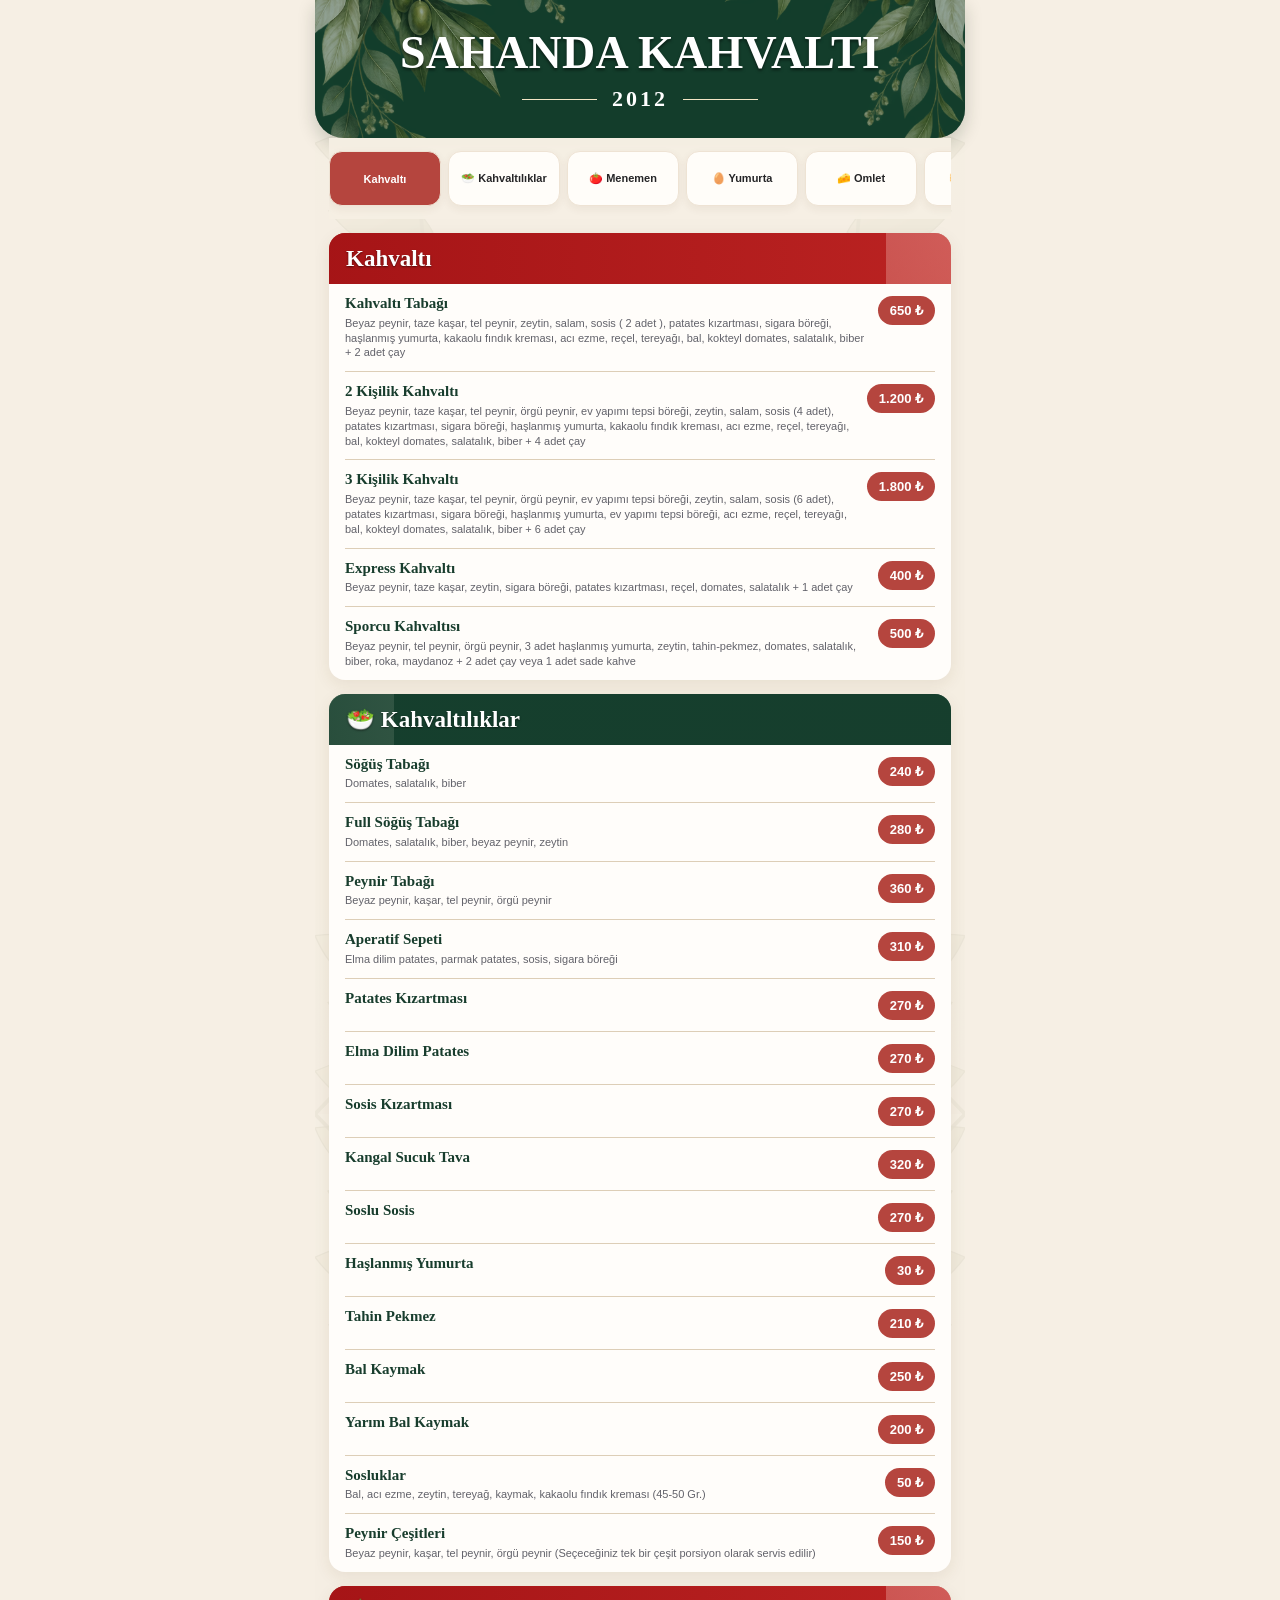
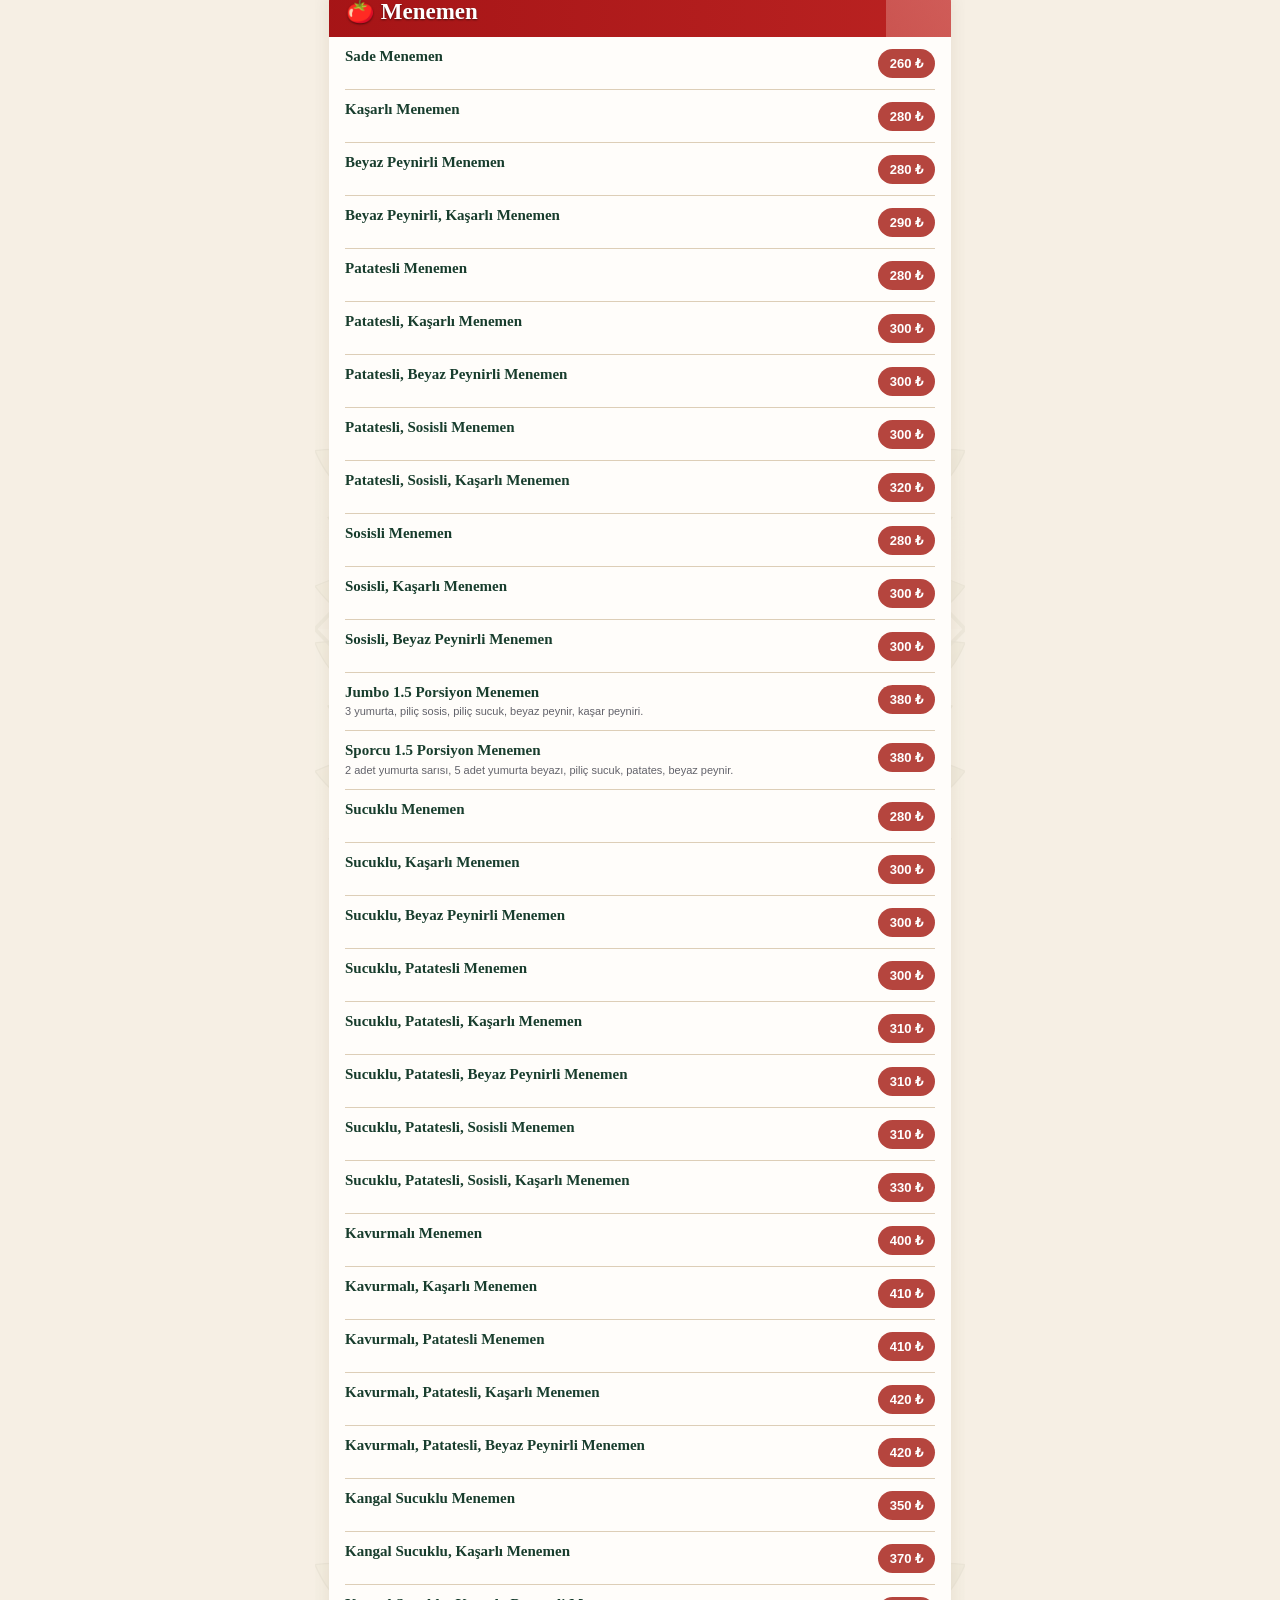
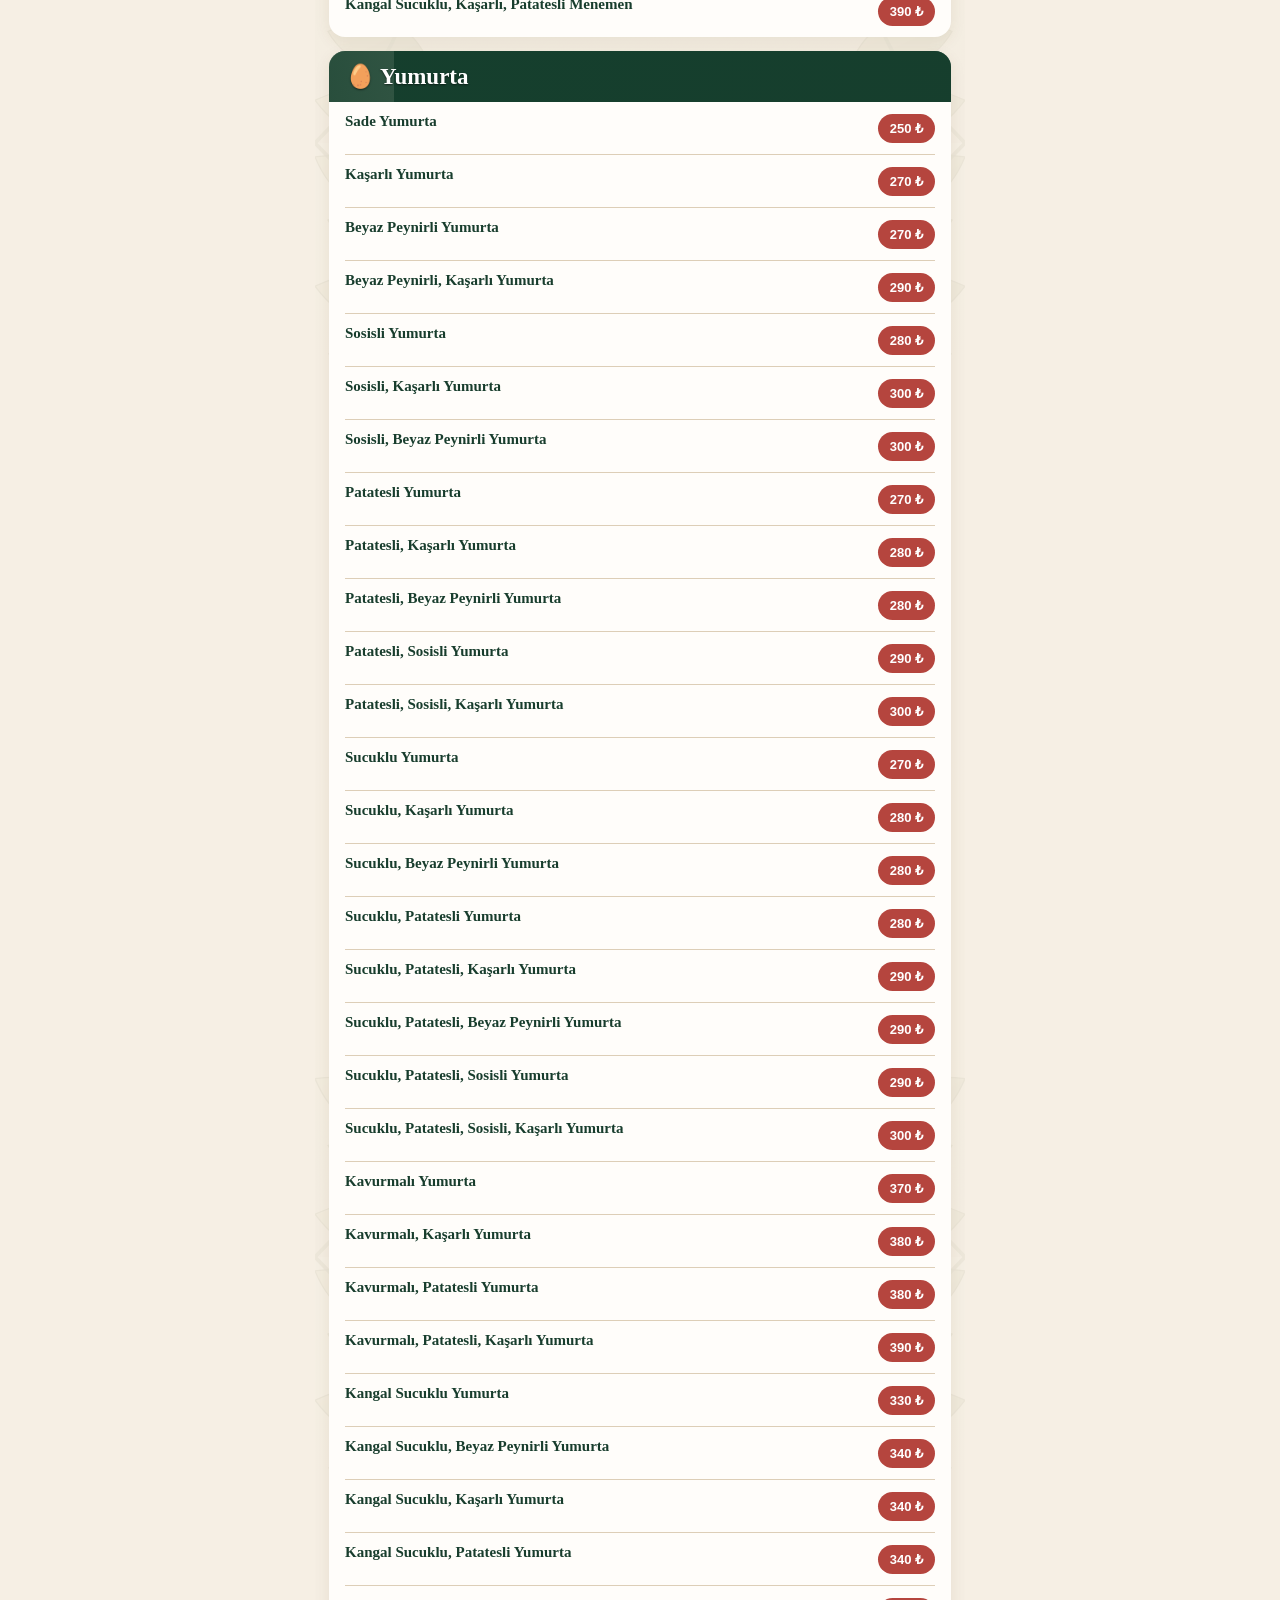
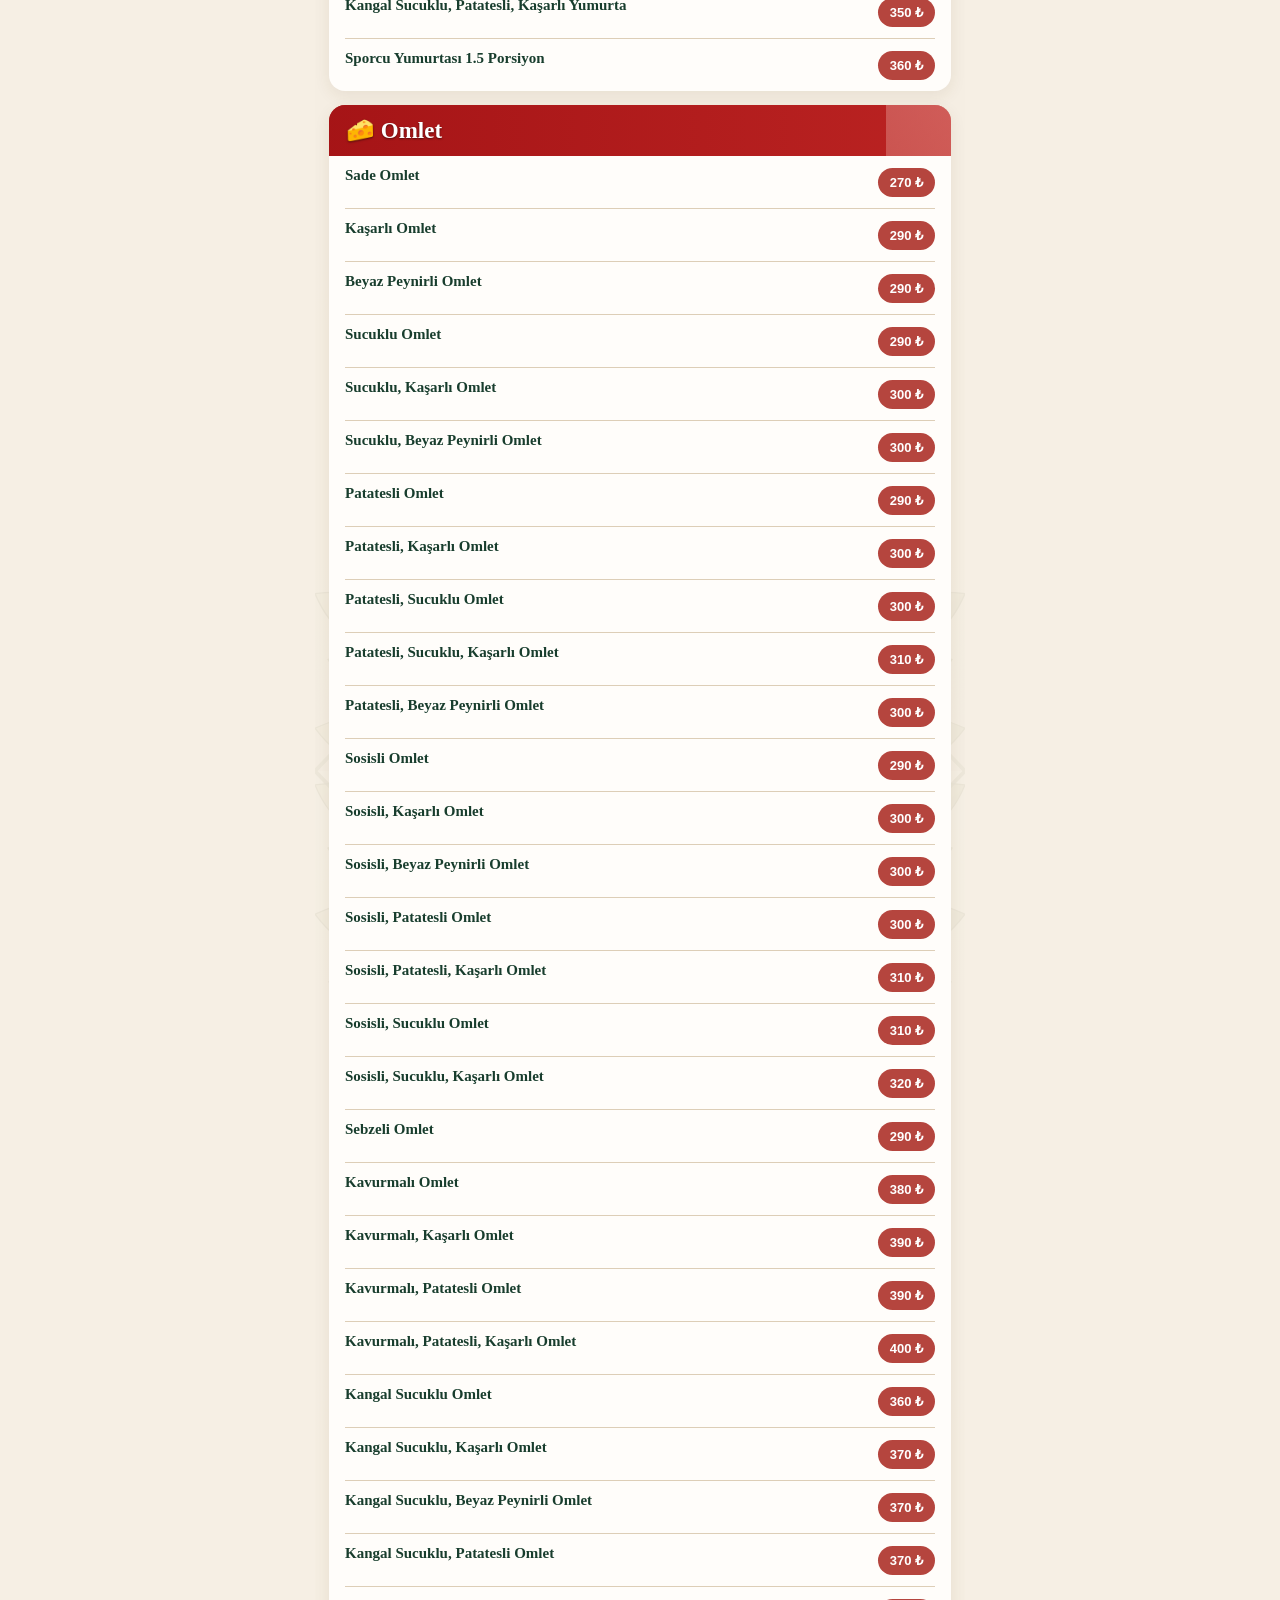
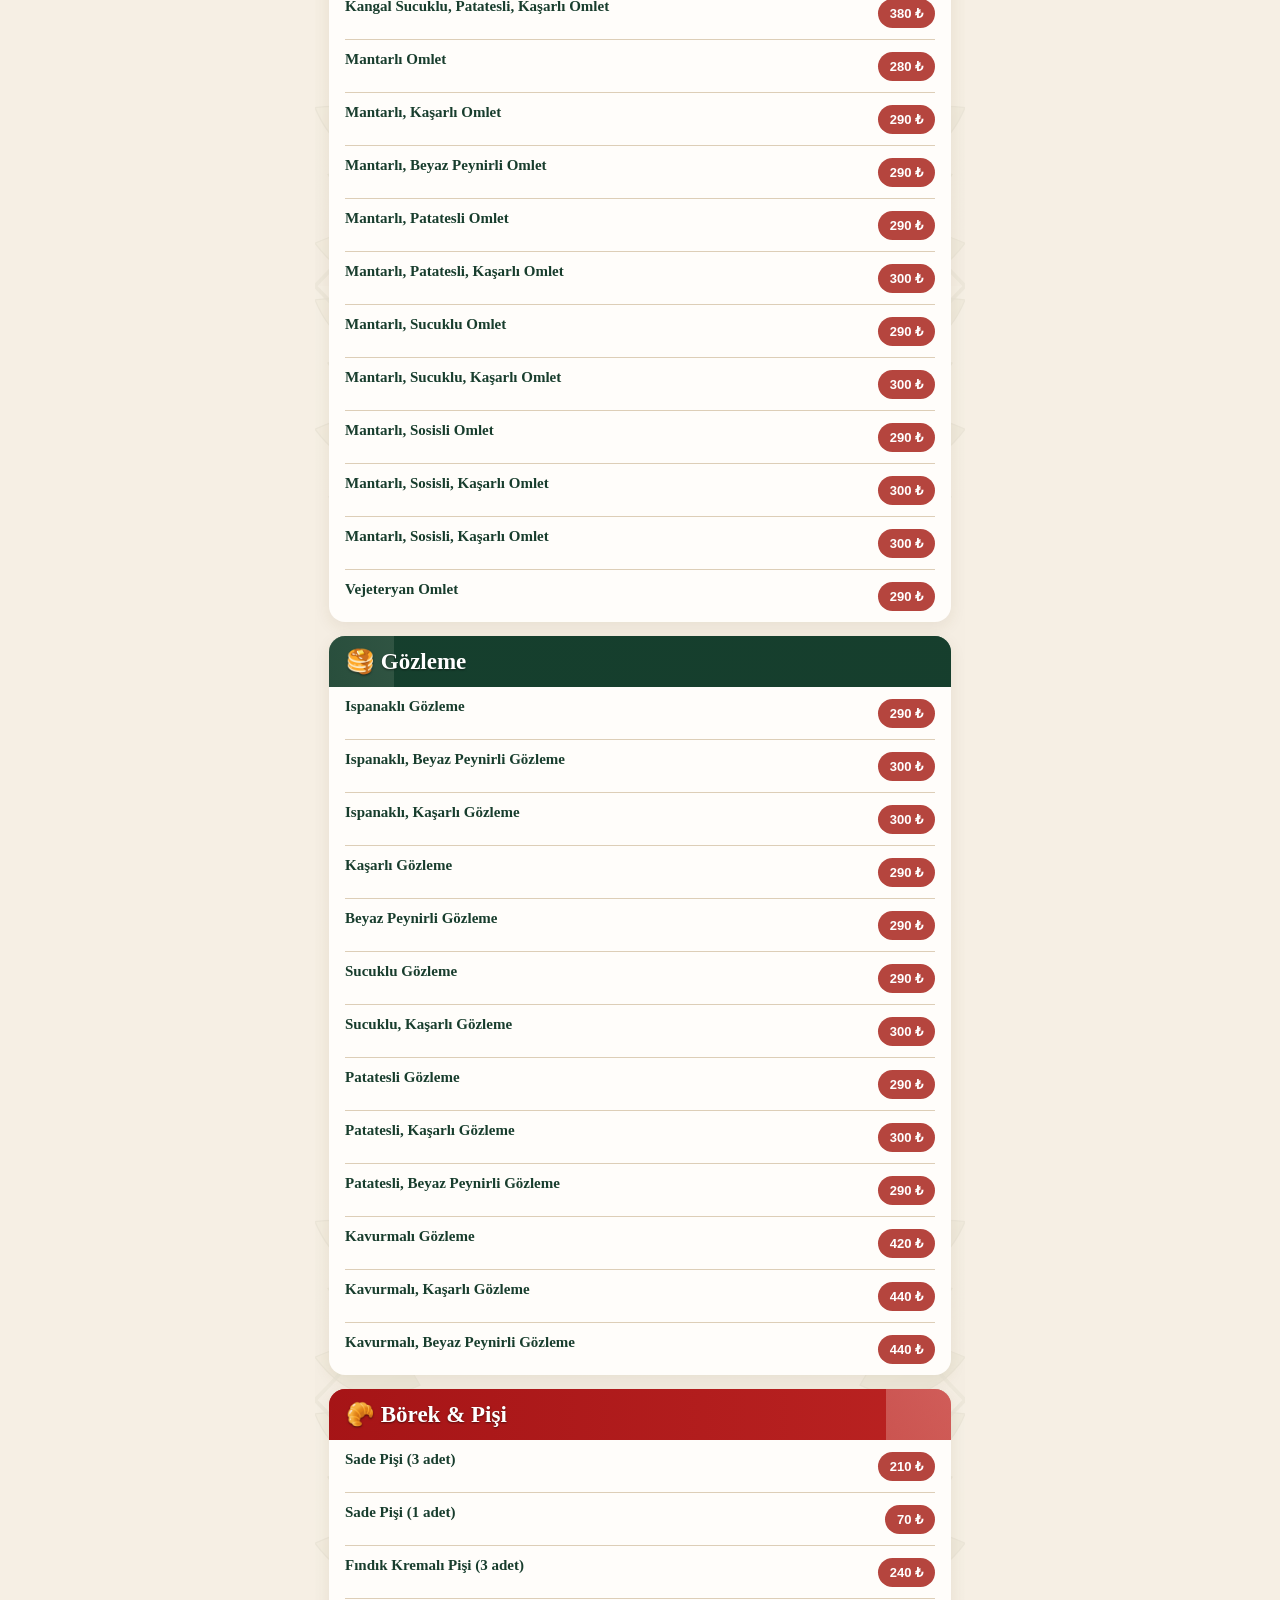
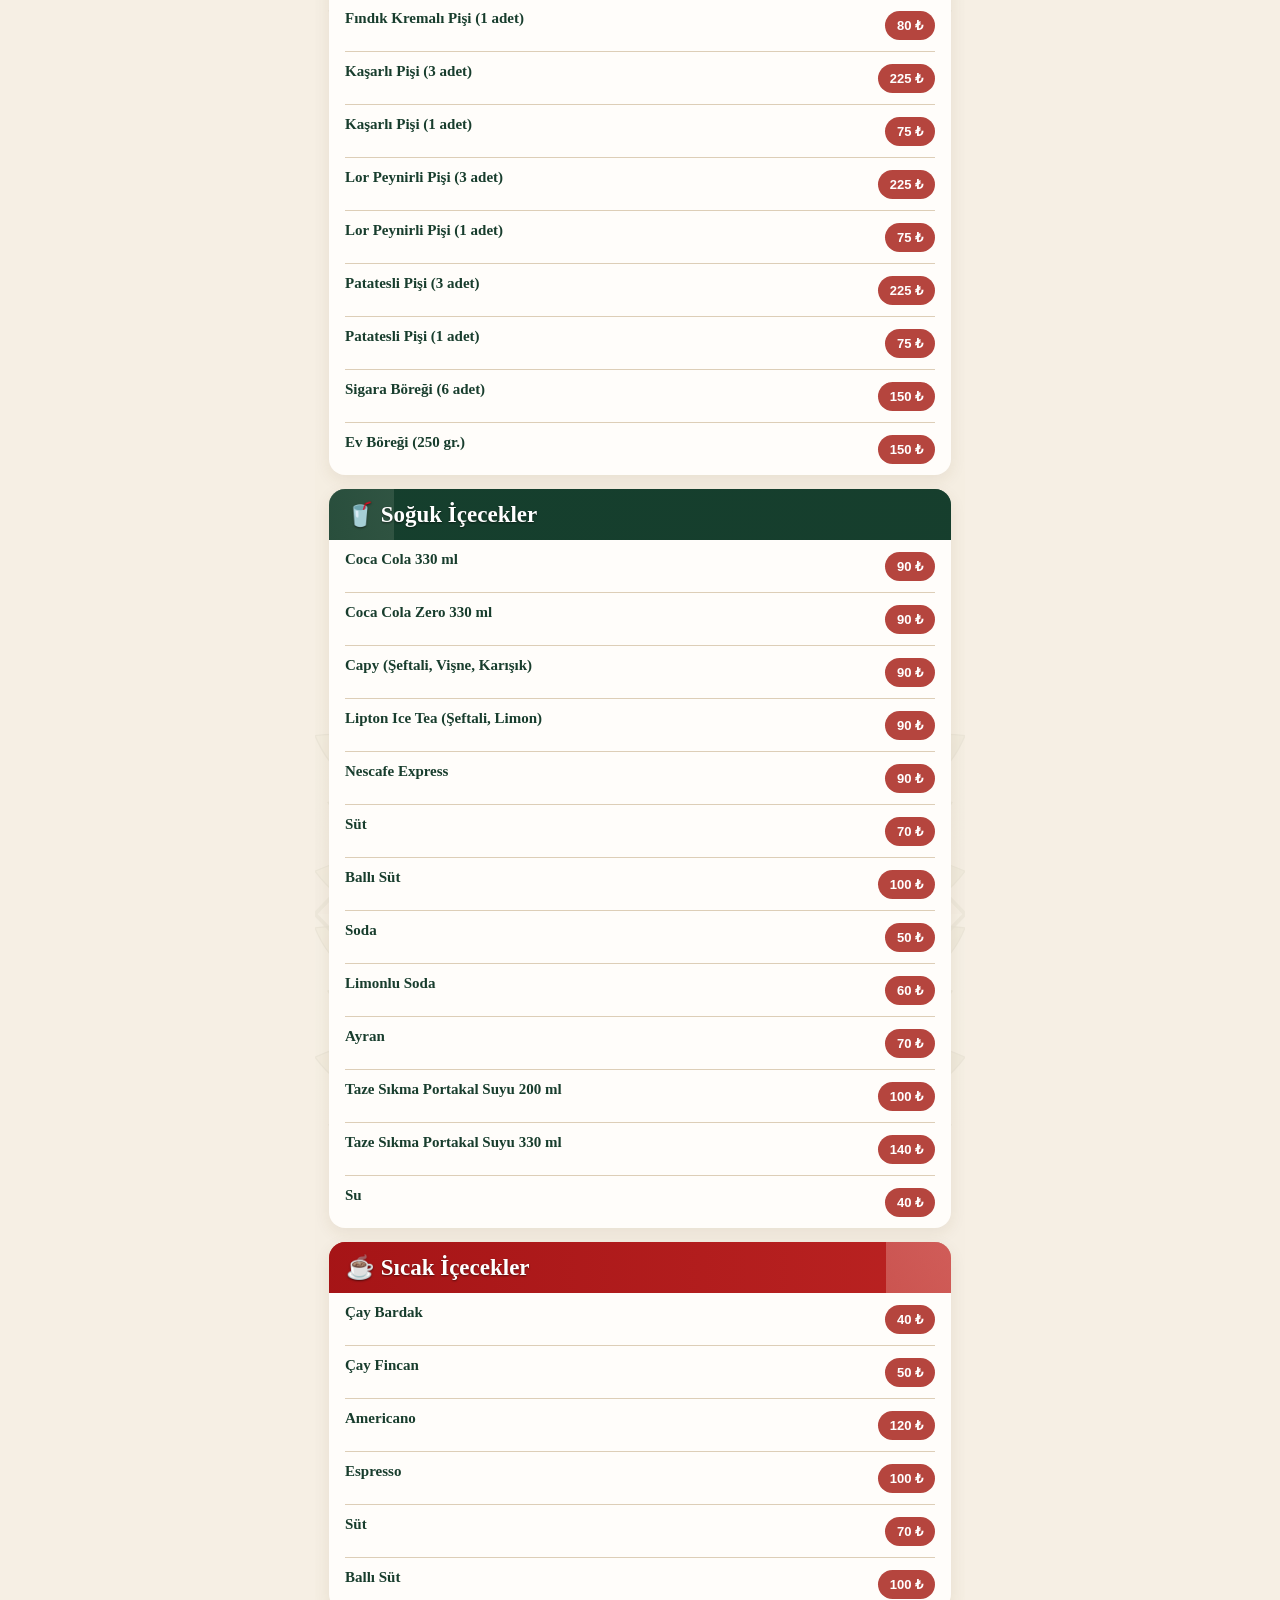
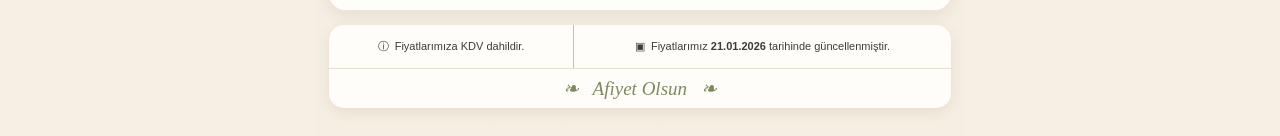
==== index.html @ 68293e32 "Integrate Qr güncel menu data and preserve approved design Use the supplied Qr güncel.js unchanged a" ====
<!doctype html>
<html lang="tr">
<head>
  <meta charset="utf-8">
  <meta name="viewport" content="width=device-width, initial-scale=1">
  <title>SAHANDA KAHVALTI 2012 | Menü</title>
  <meta name="description" content="SAHANDA KAHVALTI 2012 dijital menü">
  <style>:root{--cream:#f6efe4;--paper:#fffdfa;--green:#153f2d;--red:#bd1113;--line:#e8dfd1;--ink:#252527}*{box-sizing:border-box}html{scroll-behavior:smooth}body{margin:0;color:var(--ink);font-family:Arial,sans-serif}.menu-page{background:var(--cream) url('botanical-frame.svg') center top/100% auto repeat-y}.menu-shell{max-width:650px;margin:auto;min-height:100vh;padding:0 14px 28px;background:#f6efe4e8}.menu-header{position:relative;overflow:hidden;margin:0 -14px;padding:30px 22px 26px;text-align:center;color:#fff;background:var(--green) url('botanical-frame.svg') center 19%/cover no-repeat;border-radius:0 0 29px 29px;box-shadow:0 7px 18px #17261933}.menu-header:after{content:'';position:absolute;inset:0;background:#123d2b80;z-index:0}.menu-header h1,.header-line{position:relative;z-index:1}.menu-header h1{margin:0;font:700 clamp(29px,7vw,46px)/1 Georgia,serif;letter-spacing:.2px;text-shadow:0 2px 3px #0008}.header-line{display:flex;gap:15px;justify-content:center;align-items:center;margin-top:10px;color:#f3e5c5;font:700 22px Georgia,serif;letter-spacing:3px}.header-line i{width:75px;height:1px;background:#f3e5c5}.category-nav{position:sticky;top:0;z-index:3;display:flex;gap:7px;overflow:auto;padding:13px 0;background:#f6efe4eF;backdrop-filter:blur(8px)}.category-nav a{display:flex;flex:0 0 112px;height:55px;flex-direction:column;gap:3px;align-items:center;justify-content:center;text-decoration:none;text-align:center;color:#252527;background:#fffdf9;border-radius:13px;border:1px solid #eee3d4;font-weight:700;font-size:11px;box-shadow:0 3px 8px #593b1612}.category-nav a:first-child{background:var(--red);color:#fff}.menu-category{overflow:hidden;margin:14px 0;border-radius:16px;background:#fffdfa;box-shadow:0 5px 16px #5a421916}.category-heading{position:relative;min-height:51px;display:flex;align-items:center;padding:11px 17px;color:#fff;background:var(--red) url('botanical-frame.svg') right center/auto 220% no-repeat}.menu-category:nth-of-type(even) .category-heading{background-color:var(--green);background-position:left center}.category-heading:after{content:'';position:absolute;inset:0;background:linear-gradient(90deg,#a40f12e6,#bd1113a8);z-index:0}.menu-category:nth-of-type(even) .category-heading:after{background:linear-gradient(90deg,#153f2de8,#153f2da1)}.category-heading h2{position:relative;z-index:1;margin:0;font:700 23px Georgia,serif;text-shadow:0 1px 2px #0008}.leaf{display:none}.items{padding:0 16px}.menu-item{display:grid;grid-template-columns:1fr auto;gap:12px;align-items:start;padding:11px 0;border-bottom:1px solid var(--line)}.menu-item:last-child{border:0}.menu-item h3{margin:0;font-size:15px;line-height:1.18}.menu-item p{margin:3px 0 0;color:#62626a;font-size:11px;line-height:1.35}.menu-item strong{margin-top:1px;white-space:nowrap;padding:7px 12px;border-radius:999px;background:var(--red);color:#fff;font-size:13px}footer{display:grid;grid-template-columns:1fr 1.55fr;position:relative;margin-top:15px;overflow:hidden;text-align:center;border-radius:15px;background:#fffdfa;box-shadow:0 4px 14px #5a421916}footer p{margin:0;padding:14px 9px;color:#3e3b39;font-size:11px;line-height:1.35}footer p+p{border-left:1px solid #c8bcaa}footer em{grid-column:1/-1;padding:8px;color:#7d8a60;font:italic 19px Georgia,serif;border-top:1px solid #e8dfd1}@media(max-width:480px){.menu-shell{padding:0 10px 25px}.menu-header{margin:0 -10px;padding:27px 12px 23px}.menu-header h1{font-size:30px}.category-nav{margin:0 -2px}.category-nav a{flex-basis:100px;height:52px}.menu-category{margin:12px 0}.category-heading h2{font-size:21px}.items{padding:0 14px}.menu-item{gap:8px;padding:10px 0}.menu-item h3{font-size:14px}.menu-item strong{font-size:12px;padding:7px 10px}footer{grid-template-columns:1fr}footer p+p{border-left:0;border-top:1px solid #c8bcaa}}

:root{--cream:#f6efe2;--green:#183d2d;--red:#b5453e;--line:#ddceb7}*{box-sizing:border-box}body{margin:0;background:var(--cream);font-family:Arial,sans-serif;color:#292521}.admin-shell{max-width:920px;margin:auto;padding:26px 16px 56px}header a{color:var(--green);font-weight:bold;text-decoration:none}h1,h2,h3{font-family:Georgia,serif;color:var(--green)}h1{margin:13px 0 5px;font-size:36px}header p{margin-top:0;color:#655e55}.notice{background:#fff7e5;border-left:5px solid #c58331;padding:13px 15px;border-radius:8px;font-size:14px;line-height:1.5;margin:22px 0}.card,.category-card{background:#fffdf8;border:1px solid #ebdfcc;border-radius:14px;padding:17px;margin:16px 0;box-shadow:0 4px 12px #4f3e1b0c}.settings{display:grid;grid-template-columns:repeat(2,minmax(0,1fr));gap:12px}.settings h2{grid-column:1/-1;margin:0;font-size:22px}label{display:block;font-size:12px;font-weight:bold;color:#4a443c}input{display:block;width:100%;padding:9px;border:1px solid var(--line);border-radius:7px;margin-top:5px;font:inherit;background:#fff}.toolbar{display:flex;gap:8px;flex-wrap:wrap;margin:18px 0}button{border:1px solid #cfc0a8;border-radius:8px;background:#fffaf1;color:var(--green);font-weight:bold;padding:10px 13px;cursor:pointer}.primary{background:var(--green);color:#fff;border-color:var(--green)}.danger,.remove-item,.remove-category{color:#9b302b}.category-top{display:flex;gap:10px;align-items:flex-end}.category-top label{flex:1}.category-top .icon{max-width:72px}.category-actions{display:flex;gap:7px;margin:12px 0}.item-edit{display:flex;gap:12px;border-top:1px dashed var(--line);padding:12px 0}.fields{display:grid;grid-template-columns:2fr 100px;gap:9px;flex:1}.wide{grid-column:1/-1}.remove-item{align-self:center;border:0;background:none;padding:5px}.add-item{margin-top:4px}@media(max-width:600px){.settings{grid-template-columns:1fr}.fields{grid-template-columns:1fr}.item-edit{gap:4px}.category-top{align-items:flex-end}}

body.admin-mode .menu-shell{display:none}body:not(.admin-mode) .admin-shell{display:none}</style>
</head>
<style>.menu-page .menu-header,.menu-page .menu-header h1,.menu-page .menu-header .header-line,.menu-page .category-heading h2{color:#fff!important}.menu-page .menu-header h1{font-family:Georgia,serif!important;text-shadow:0 2px 3px #0008!important}.menu-page .category-heading h2{font-family:Georgia,serif!important}.menu-page .category-heading{color:#fff!important}</style>
<style>.menu-page{background:#f6efe4 url('botanical-frame.svg') center top/650px auto repeat-y!important}.menu-shell{background:#f6efe4e8!important}.menu-header{background:#153f2d url('botanical-frame.png') center 13%/cover no-repeat!important}.menu-header:after{background:#123d2b70!important}</style><body class="menu-page">
  <main class="menu-shell">
    <header class="menu-header">
      <h1>SAHANDA KAHVALTI</h1>
      <div class="header-line" aria-hidden="true"><i></i><b>2012</b><i></i></div>
    </header>
    <nav class="category-nav" id="category-nav" aria-label="Menü kategorileri"></nav>
    <div id="menu-content"></div>
    <footer id="menu-footer"></footer>
  </main>
  <script src="menu-data.js"></script><script>document.body.classList.toggle("admin-mode",new URLSearchParams(location.search).has("yonetim"));</script><script>(() => {
  const storageKey = 'sahanda-menu-preview';
  let data = window.DEFAULT_MENU;
  if (new URLSearchParams(location.search).has('onizleme')) {
    try { data = JSON.parse(localStorage.getItem(storageKey)) || data; } catch { /* Use published data if the local draft is unreadable. */ }
  }
  const esc = value => String(value || '').replace(/[&<>"']/g, char => ({'&':'&amp;','<':'&lt;','>':'&gt;','"':'&quot;',"'":'&#39;'}[char]));
  const money = price => new Intl.NumberFormat('tr-TR', {minimumFractionDigits: 0, maximumFractionDigits: 2}).format(Number(price || 0)) + ' ₺';
  document.title = `${data.brand} ${data.year} | Menü`;
  document.querySelector('h1').textContent = data.brand;
  document.querySelector('.header-line b').textContent = data.year;
  document.querySelector('#category-nav').innerHTML = data.categories.map(category => `<a href="#${esc(category.id)}">${esc(category.icon)} ${esc(category.title)}</a>`).join('');
  document.querySelector('#menu-content').innerHTML = data.categories.map(category => `
    <section id="${esc(category.id)}" class="menu-category">
      <div class="category-heading"><span class="leaf leaf-left">❧</span><h2>${esc(category.icon)} ${esc(category.title)}</h2><span class="leaf leaf-right">❧</span></div>
      <div class="items">${category.items.map(item => `<article class="menu-item"><div><h3>${esc(item.name)}</h3>${item.description ? `<p>${esc(item.description)}</p>` : ''}</div><strong>${money(item.price)}</strong></article>`).join('')}</div>
    </section>`).join('');
  document.querySelector('#menu-footer').innerHTML = `<p>ⓘ &nbsp;${esc(data.taxNote)}</p><p>▣ &nbsp;Fiyatlarımız <b>${esc(data.updatedAt)}</b> tarihinde güncellenmiştir.</p><em>❧ &nbsp; Afiyet Olsun &nbsp; ❧</em>`;
})();
</script>

  <main class="admin-shell">
    <header><a href="index.html">← Menüye dön</a><h1>Menü Yönetimi</h1><p>Değişikliklerini burada yap, sonra tek dosya olarak indir.</p></header>
    <section class="notice"><b>Önemli:</b> Bu ekran değişiklikleri yalnızca bu bilgisayarda saklar. İşin bittiğinde “Veriyi indir” ile oluşan <code>menu-data.js</code> dosyasını GitHub’daki aynı dosyanın yerine koyarak QR menünü güncellersin.</section>
    <section class="settings card"><h2>Genel bilgiler</h2><label>Marka adı<input id="brand" type="text"></label><label>Kuruluş yılı<input id="year" type="text"></label><label>Fiyat güncelleme tarihi<input id="updatedAt" type="text" placeholder="gg.aa.yyyy"></label><label>KDV notu<input id="taxNote" type="text"></label></section>
    <div class="toolbar"><button class="primary" id="add-category">+ Yeni kategori</button><button id="download">↓ Veriyi indir</button><button id="preview">Menüyü önizle ↗</button><button class="danger" id="reset">Baştaki veriye dön</button></div>
    <div id="categories"></div>
  </main>
  <template id="item-template"><article class="item-edit"><div class="fields"><label>Ürün adı<input class="item-name" type="text"></label><label>Fiyat (₺)<input class="item-price" type="number" min="0" step="1"></label><label class="wide">Açıklama (isteğe bağlı)<input class="item-description" type="text"></label></div><button class="remove-item" title="Ürünü sil">Sil</button></article></template>
  <script src="admin.js"></script>
<script>document.querySelectorAll('.menu-header h1,.menu-header .header-line,.category-heading h2').forEach(e=>e.style.setProperty('color','#fff','important'));</script></body>
</html>
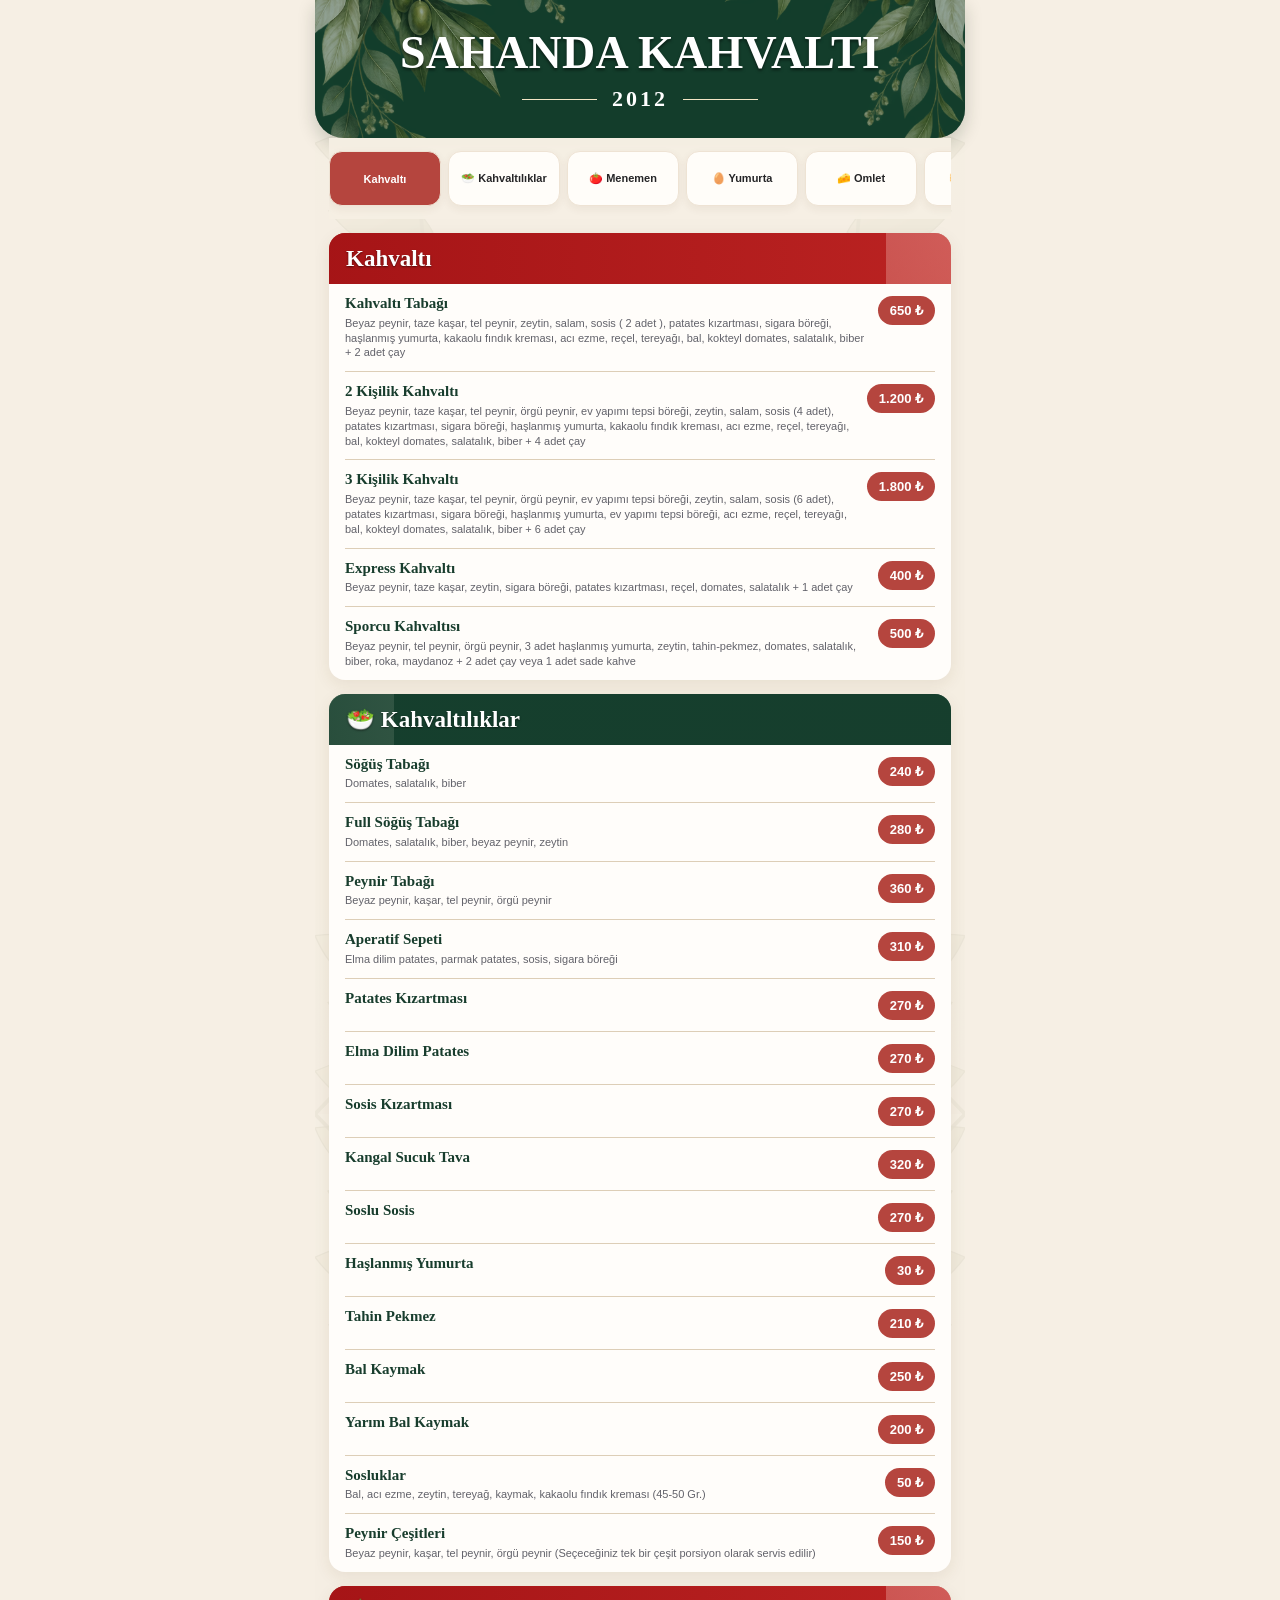
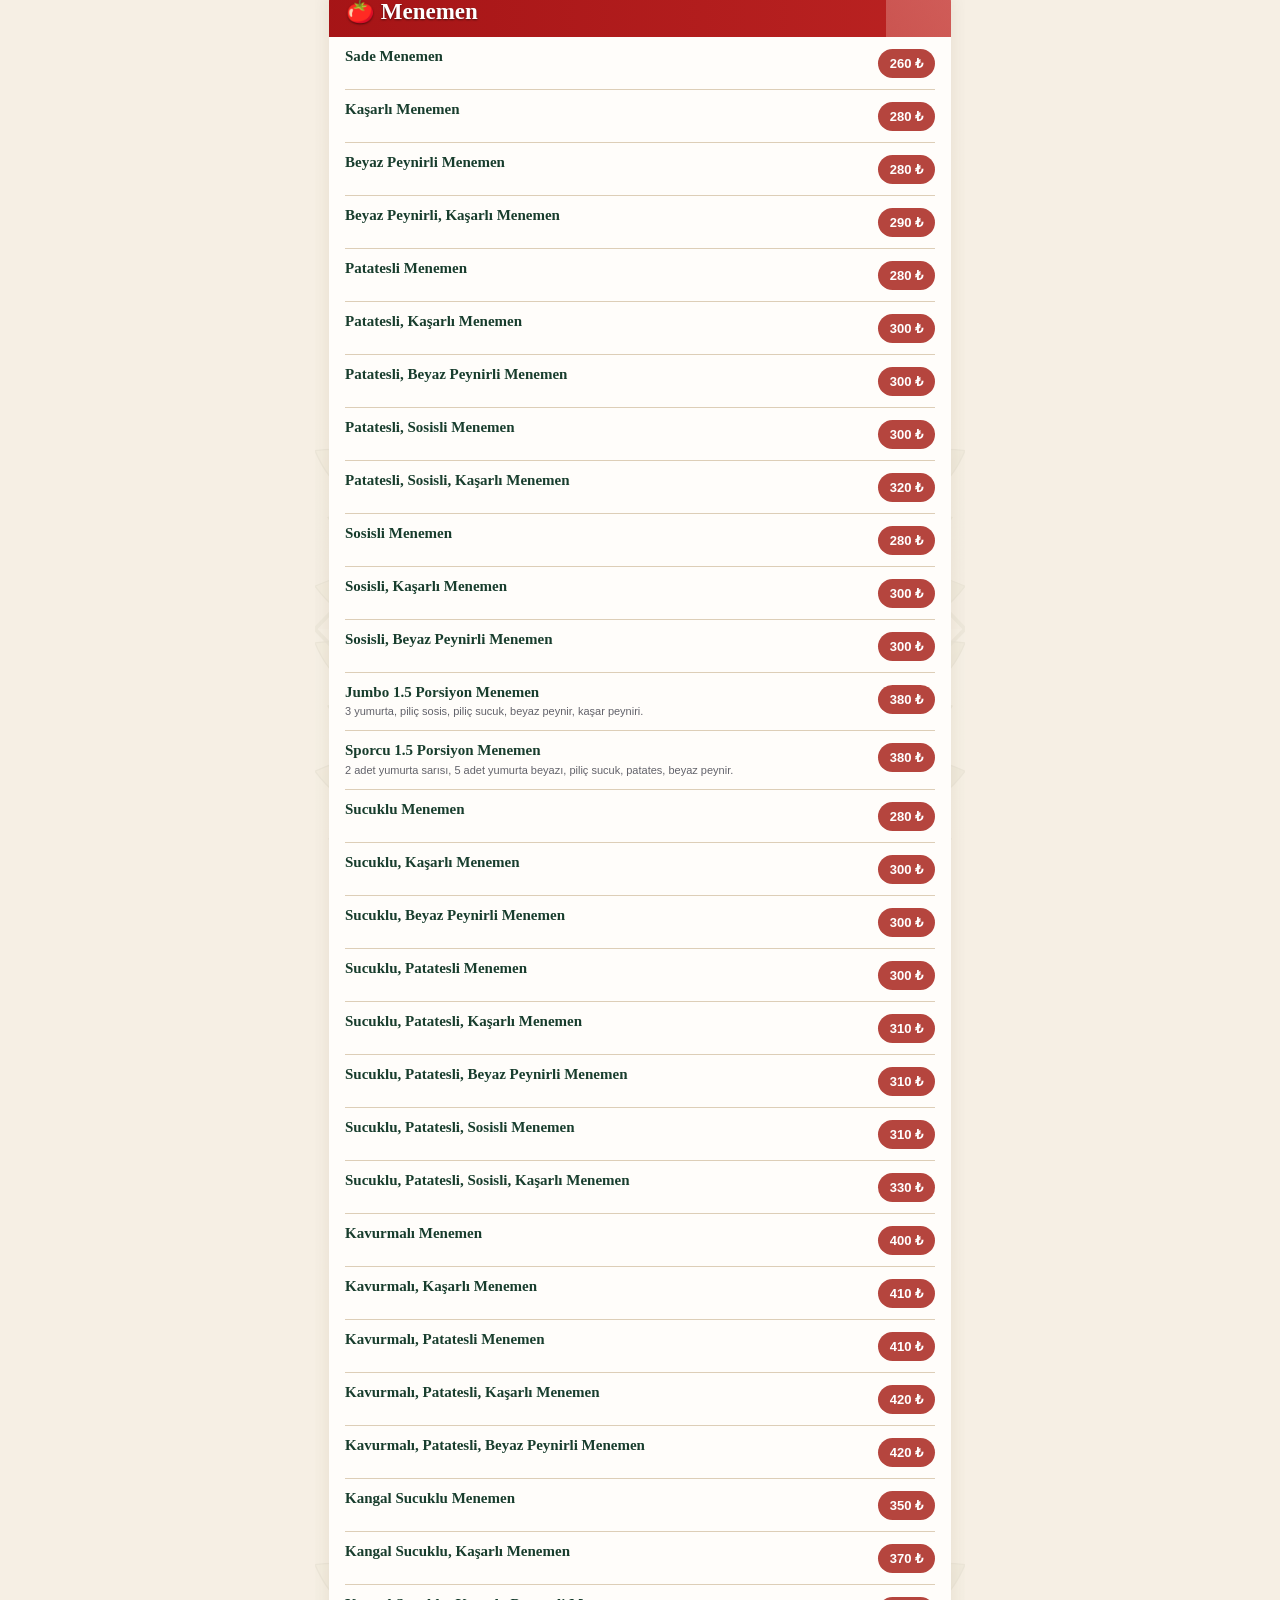
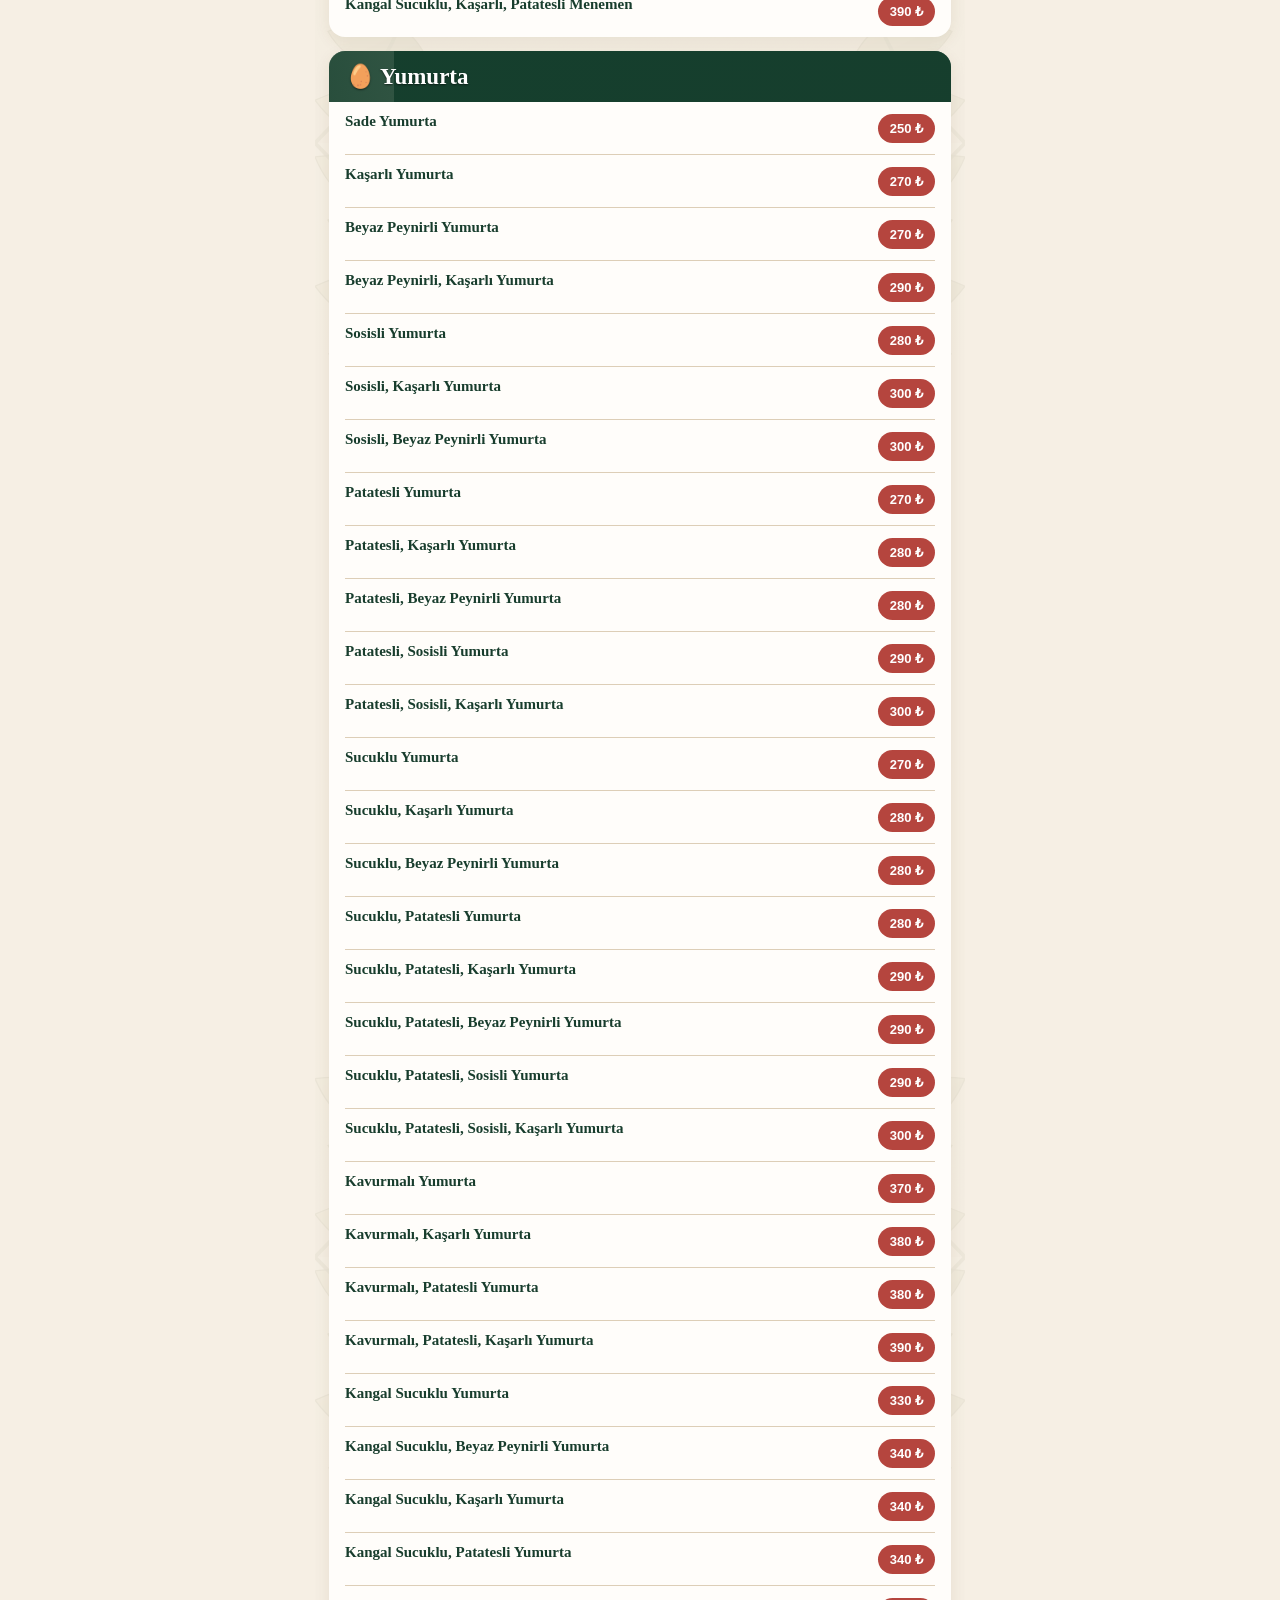
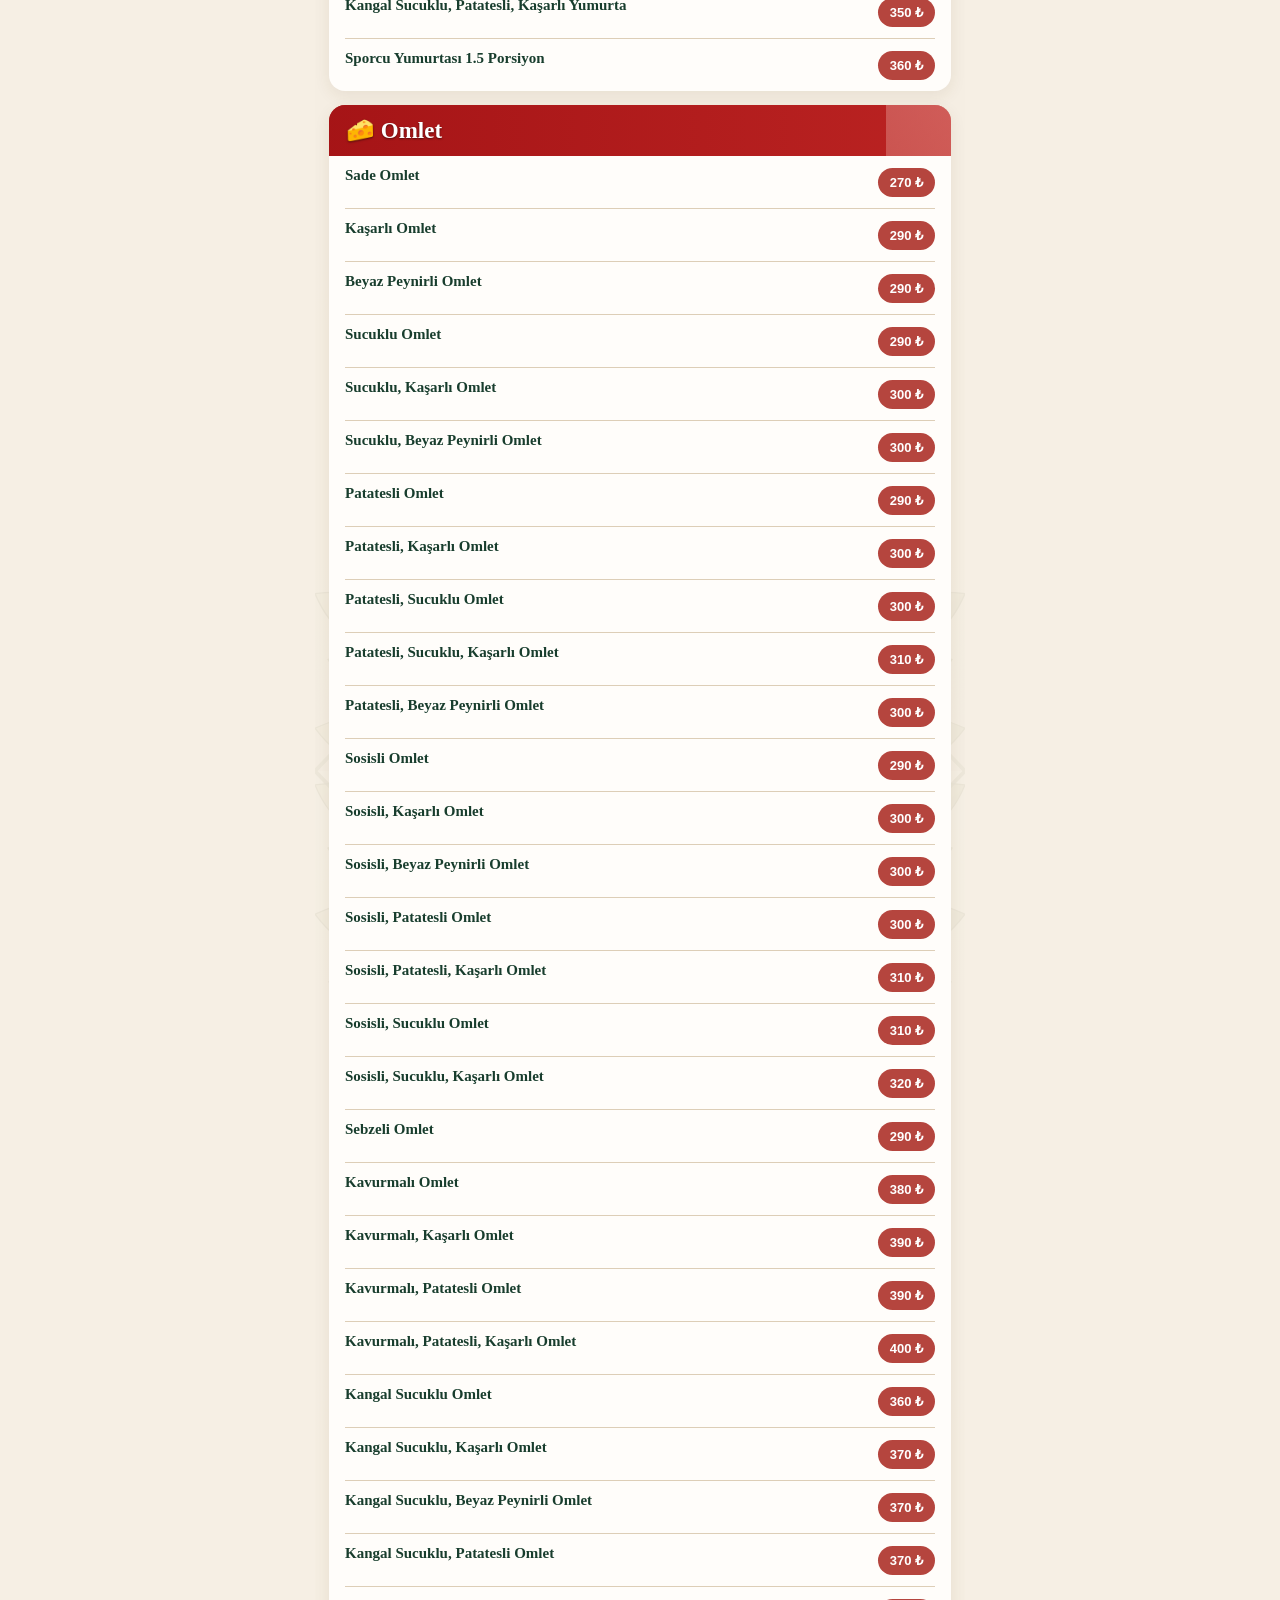
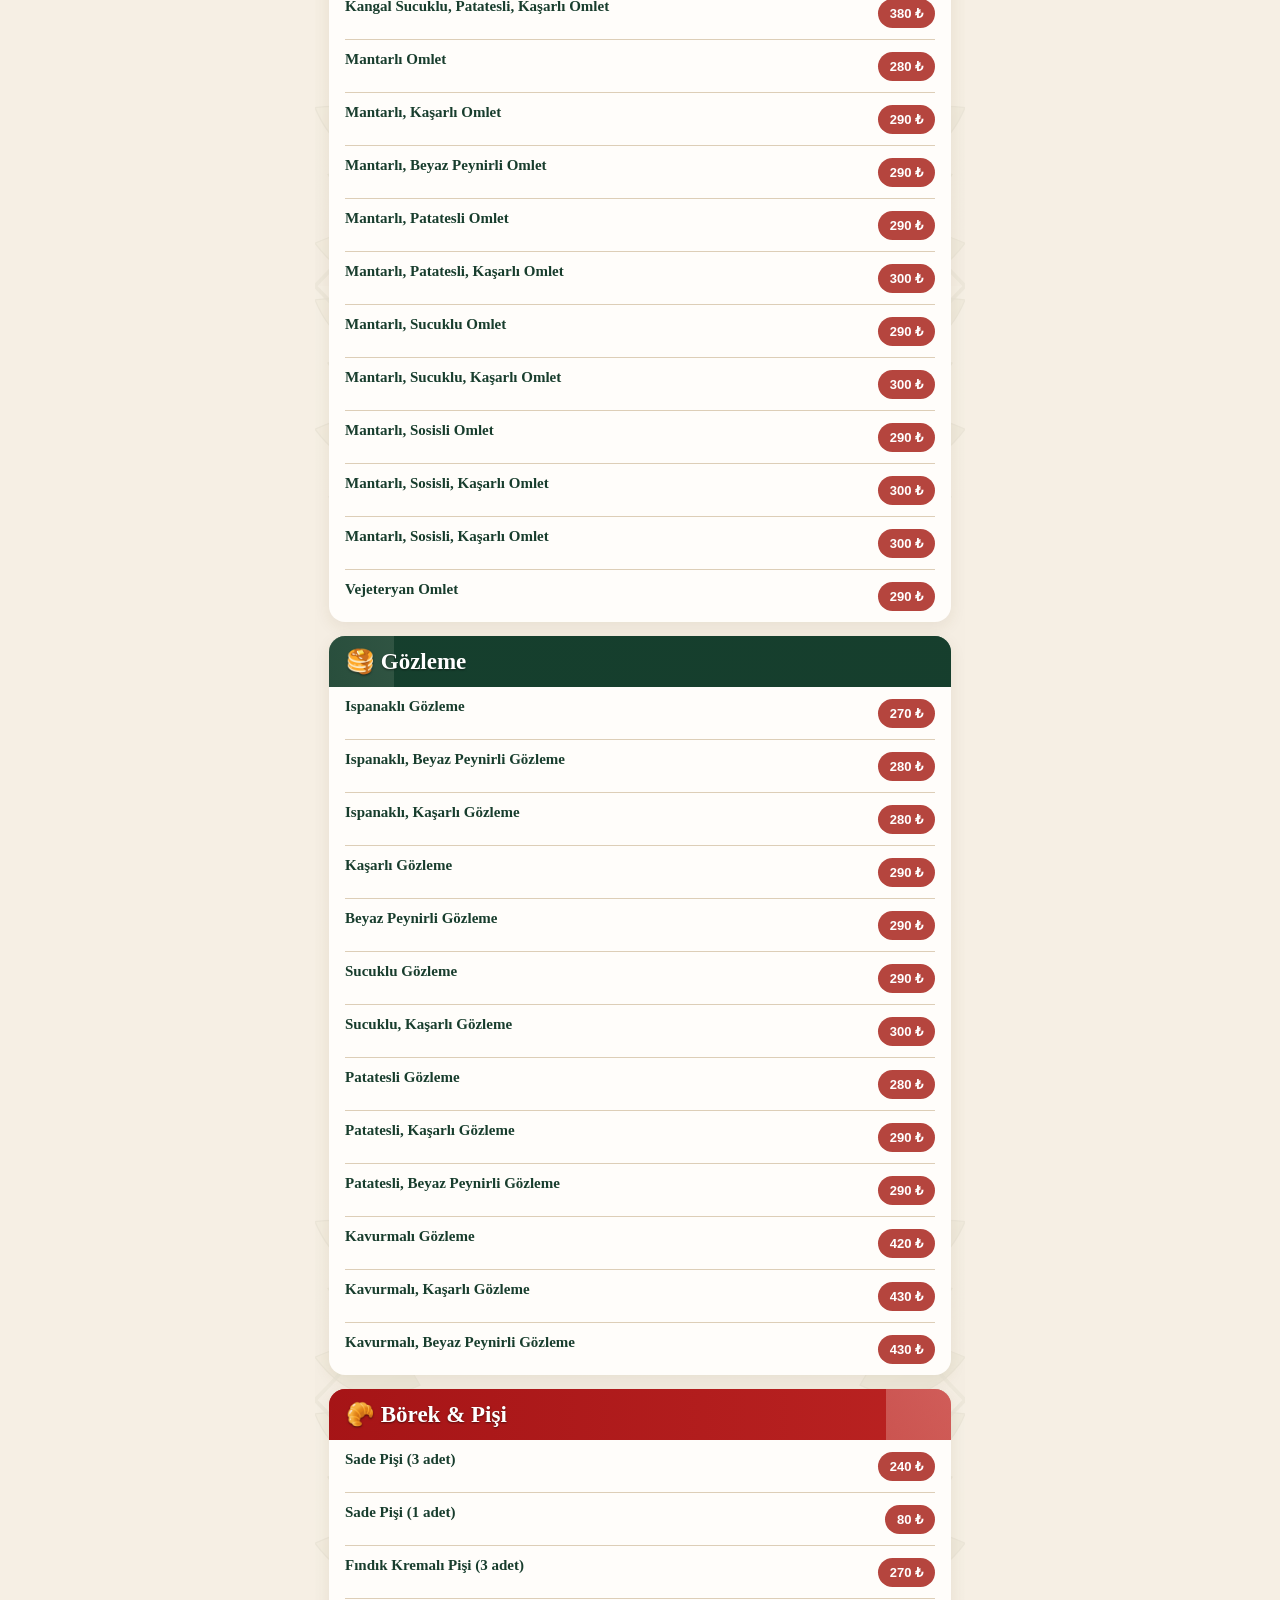
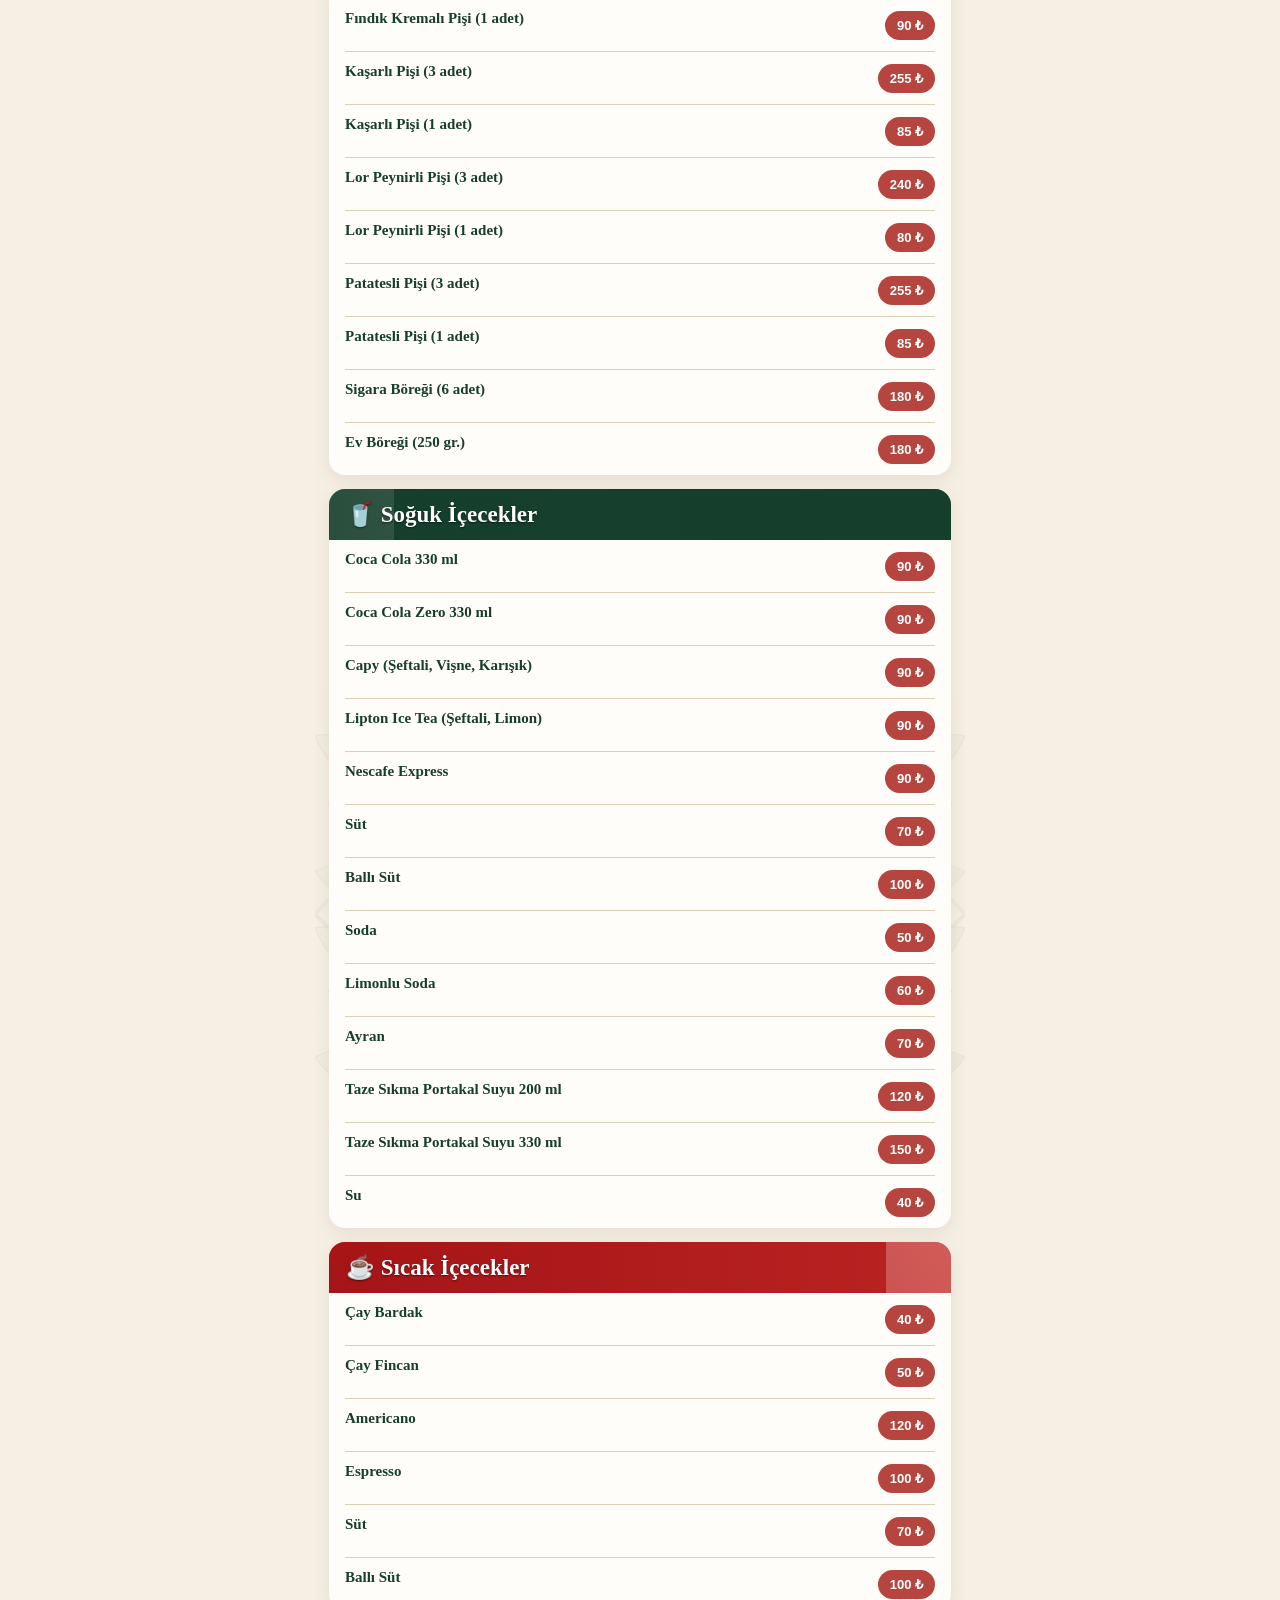
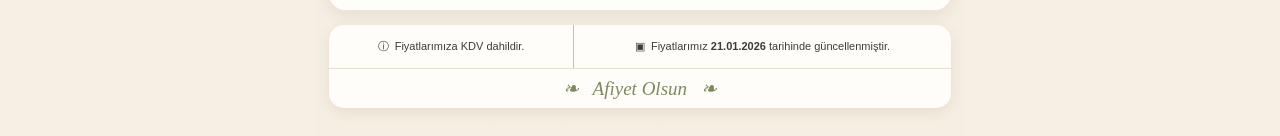
==== commit 9808daa6: "Update menu data from supplied source" ====
--- a/index.html
+++ b/index.html
@@ -22,7 +22,7 @@
     <div id="menu-content"></div>
     <footer id="menu-footer"></footer>
   </main>
-  <script src="menu-data.js"></script><script>document.body.classList.toggle("admin-mode",new URLSearchParams(location.search).has("yonetim"));</script><script>(() => {
+  <script src="menu-data.js?v=6b6350dd"></script><script>document.body.classList.toggle("admin-mode",new URLSearchParams(location.search).has("yonetim"));</script><script>(() => {
   const storageKey = 'sahanda-menu-preview';
   let data = window.DEFAULT_MENU;
   if (new URLSearchParams(location.search).has('onizleme')) {
@@ -51,7 +51,7 @@
     <div id="categories"></div>
   </main>
   <template id="item-template"><article class="item-edit"><div class="fields"><label>Ürün adı<input class="item-name" type="text"></label><label>Fiyat (₺)<input class="item-price" type="number" min="0" step="1"></label><label class="wide">Açıklama (isteğe bağlı)<input class="item-description" type="text"></label></div><button class="remove-item" title="Ürünü sil">Sil</button></article></template>
-  <script src="admin.js"></script>
+  <script src="admin.js?v=712cf476"></script>
 <script>document.querySelectorAll('.menu-header h1,.menu-header .header-line,.category-heading h2').forEach(e=>e.style.setProperty('color','#fff','important'));</script></body>
 </html>
 
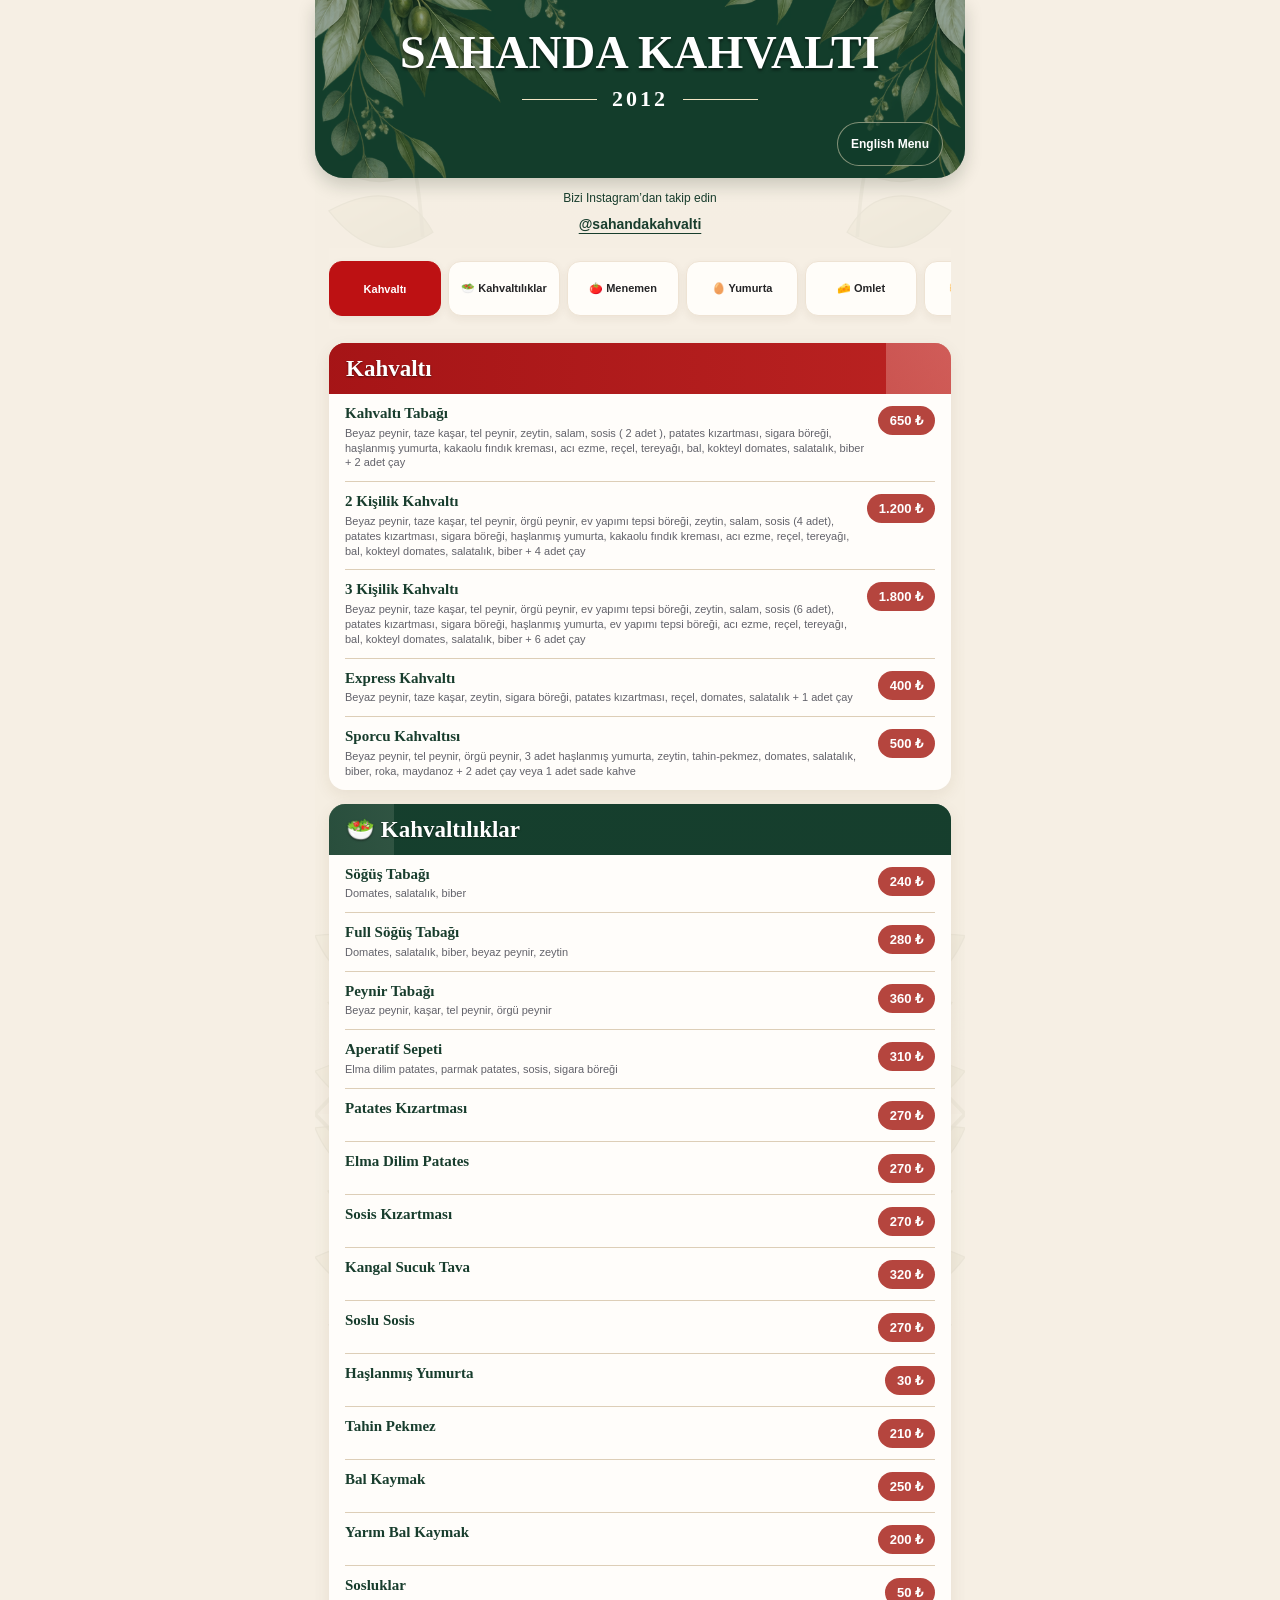
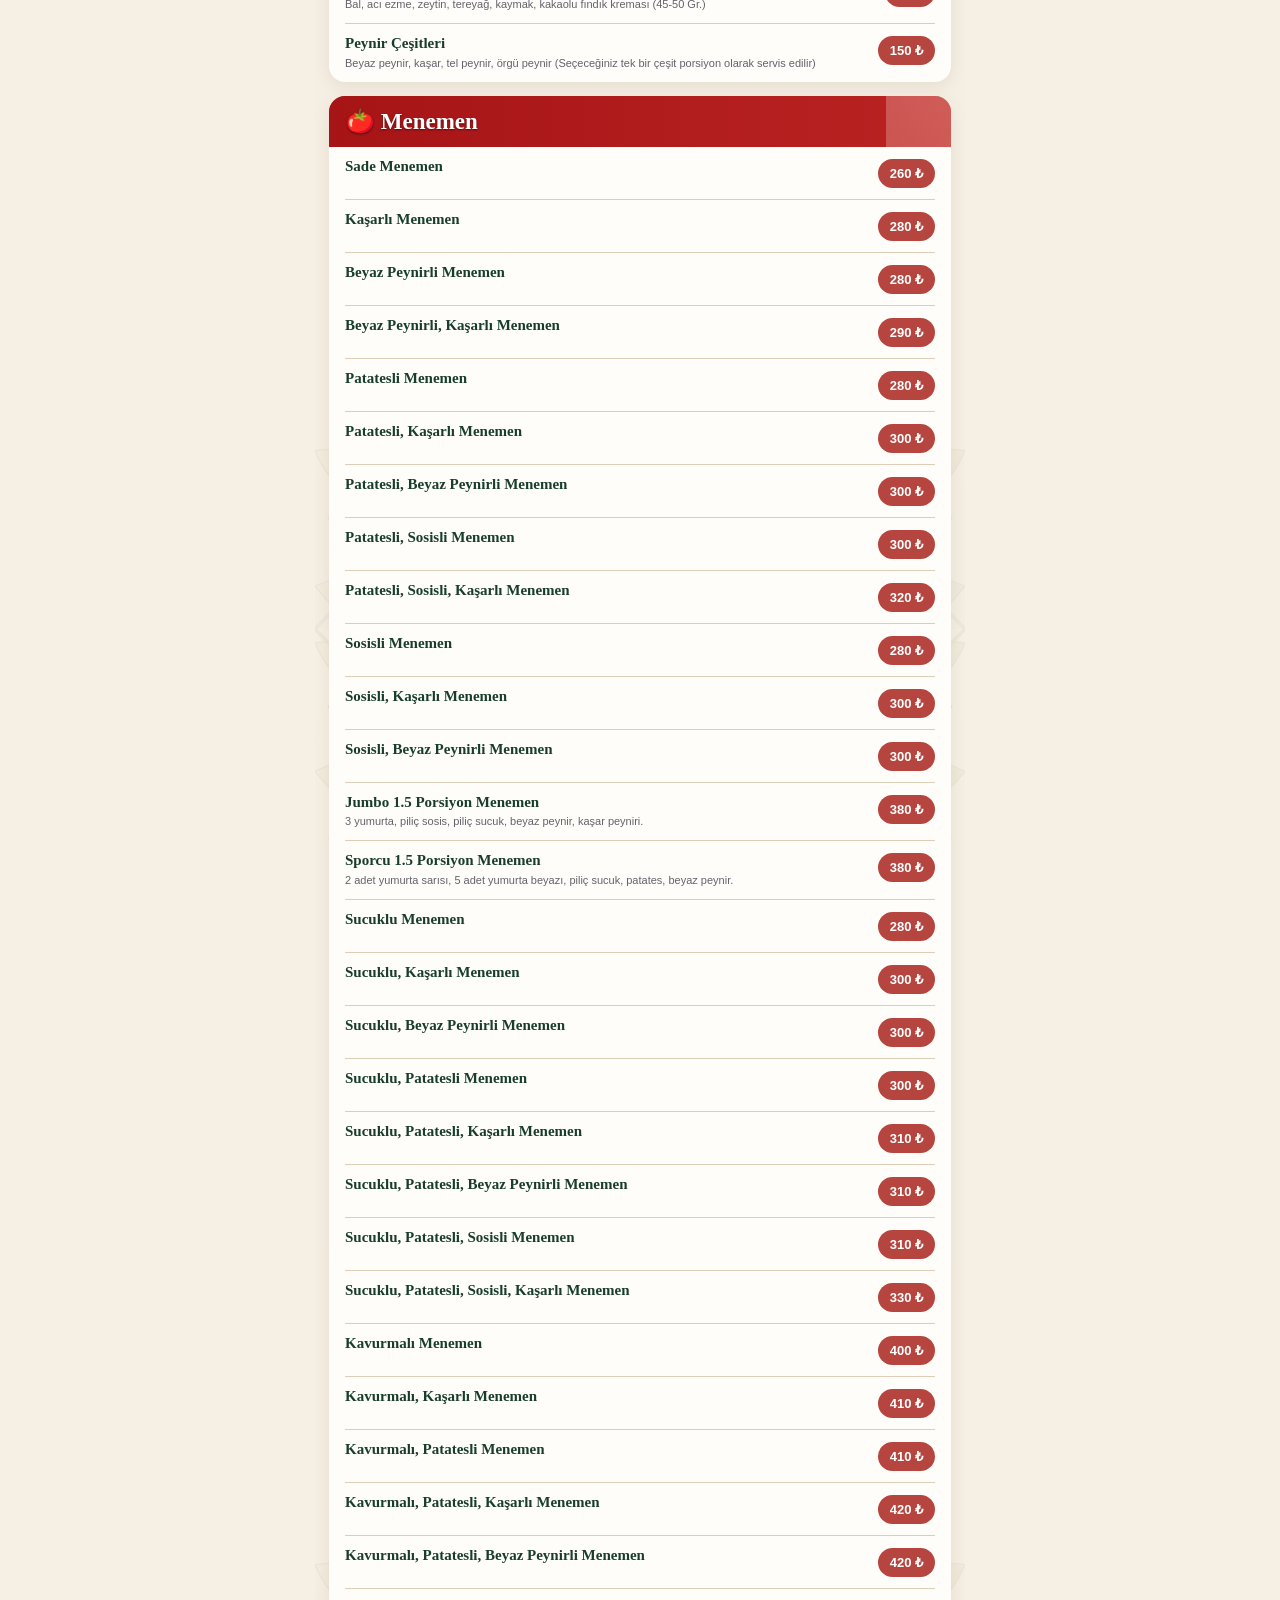
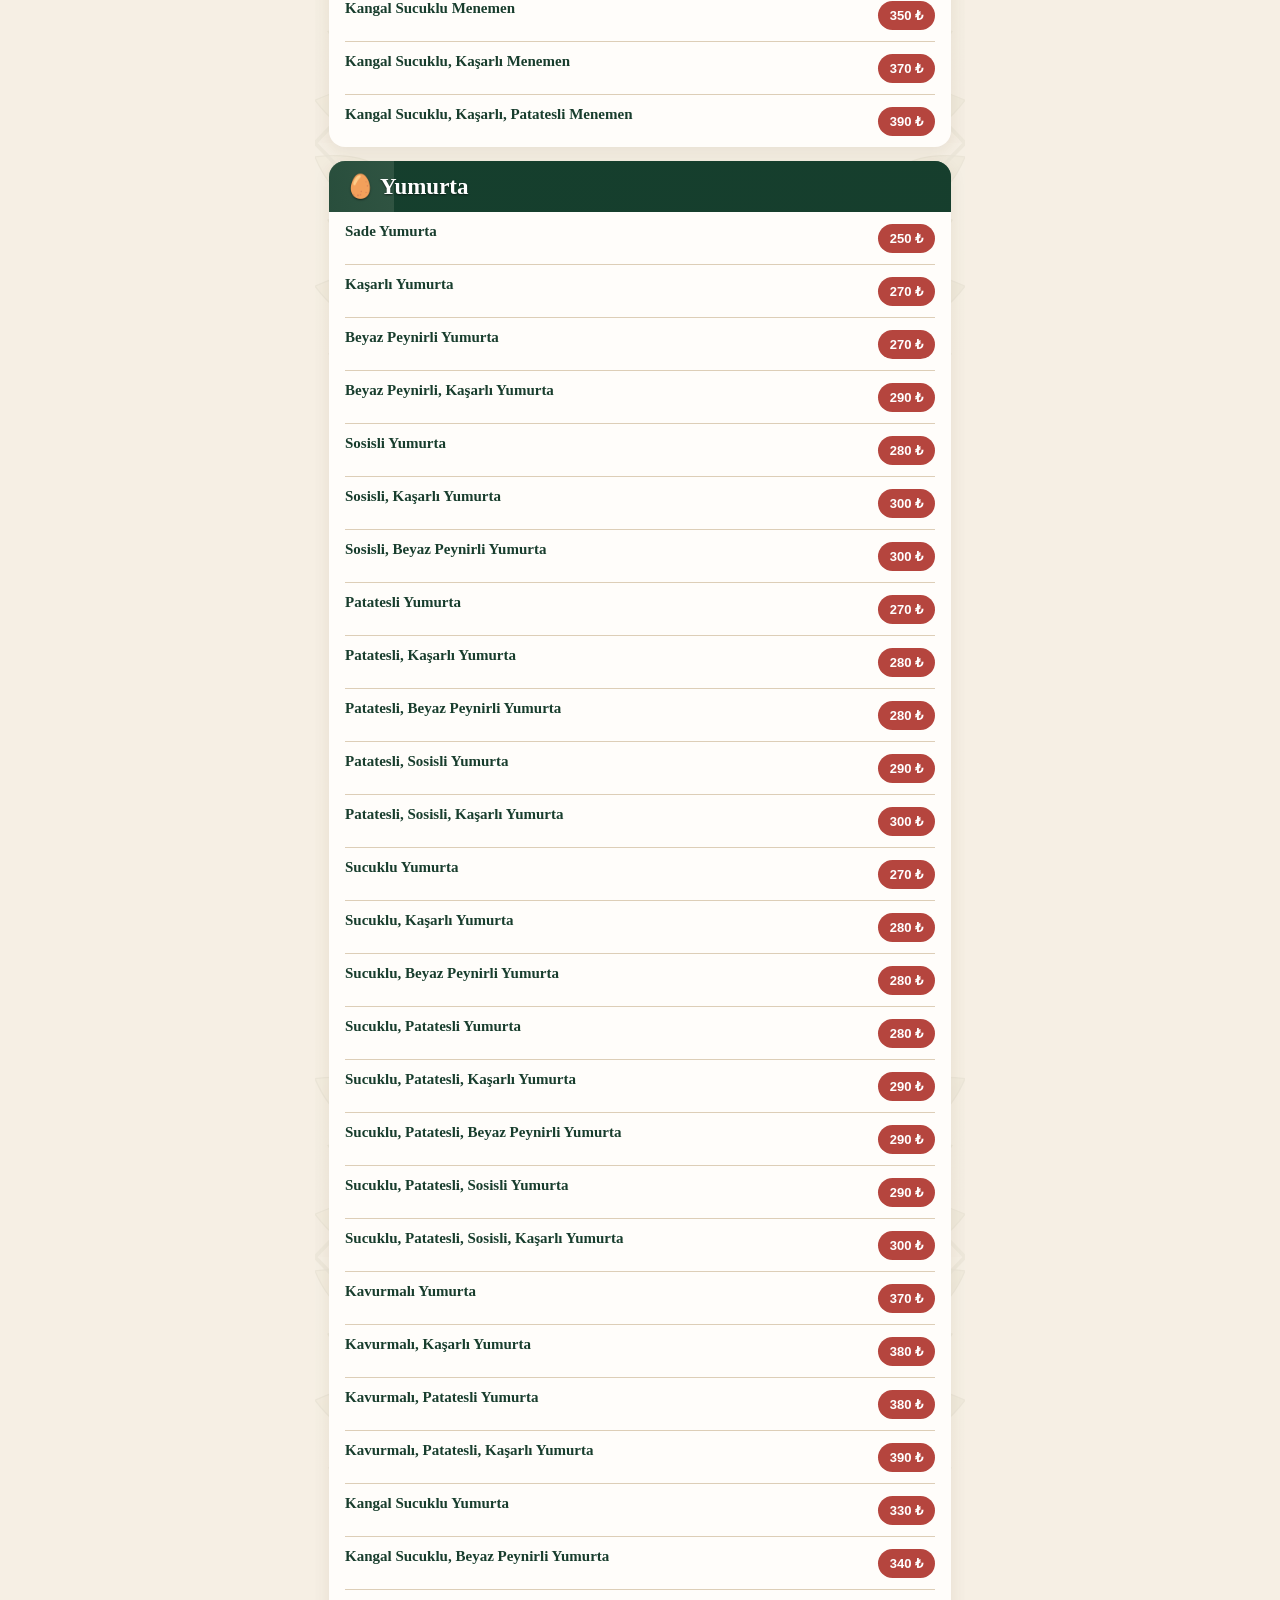
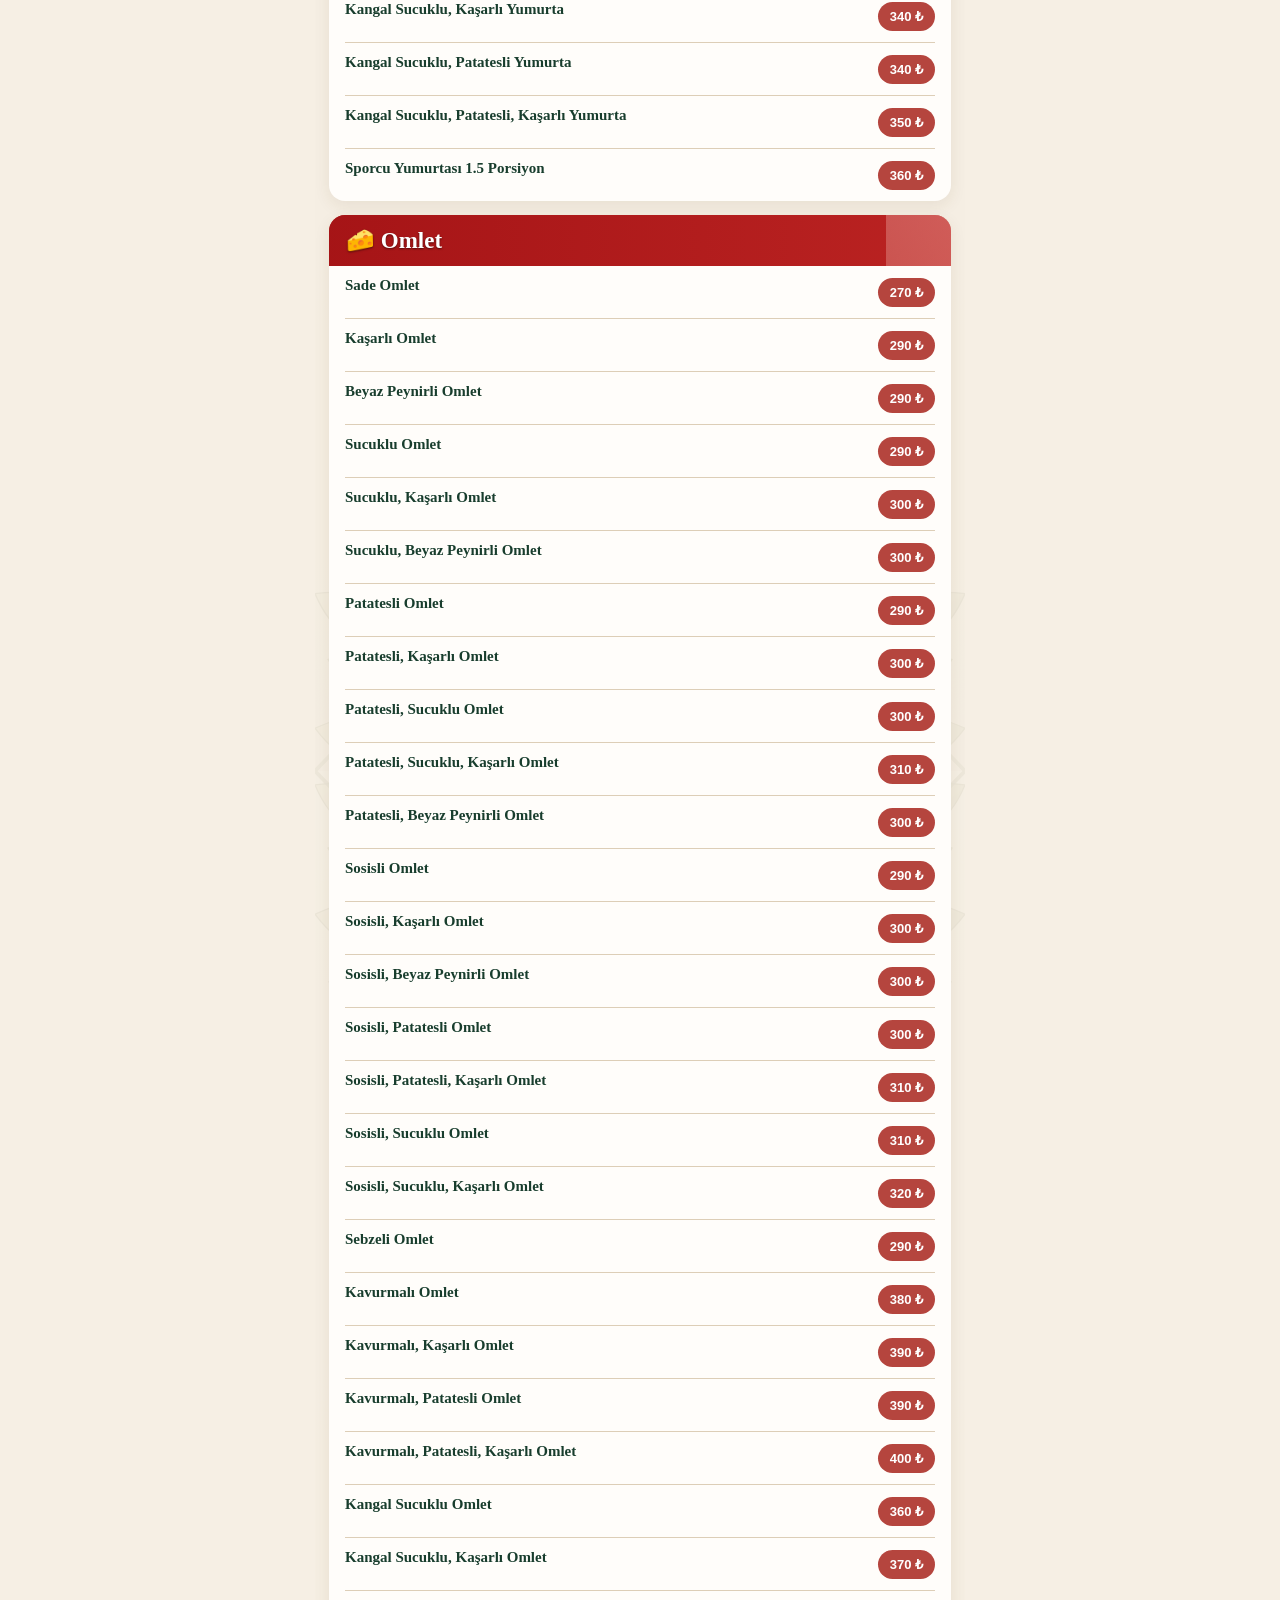
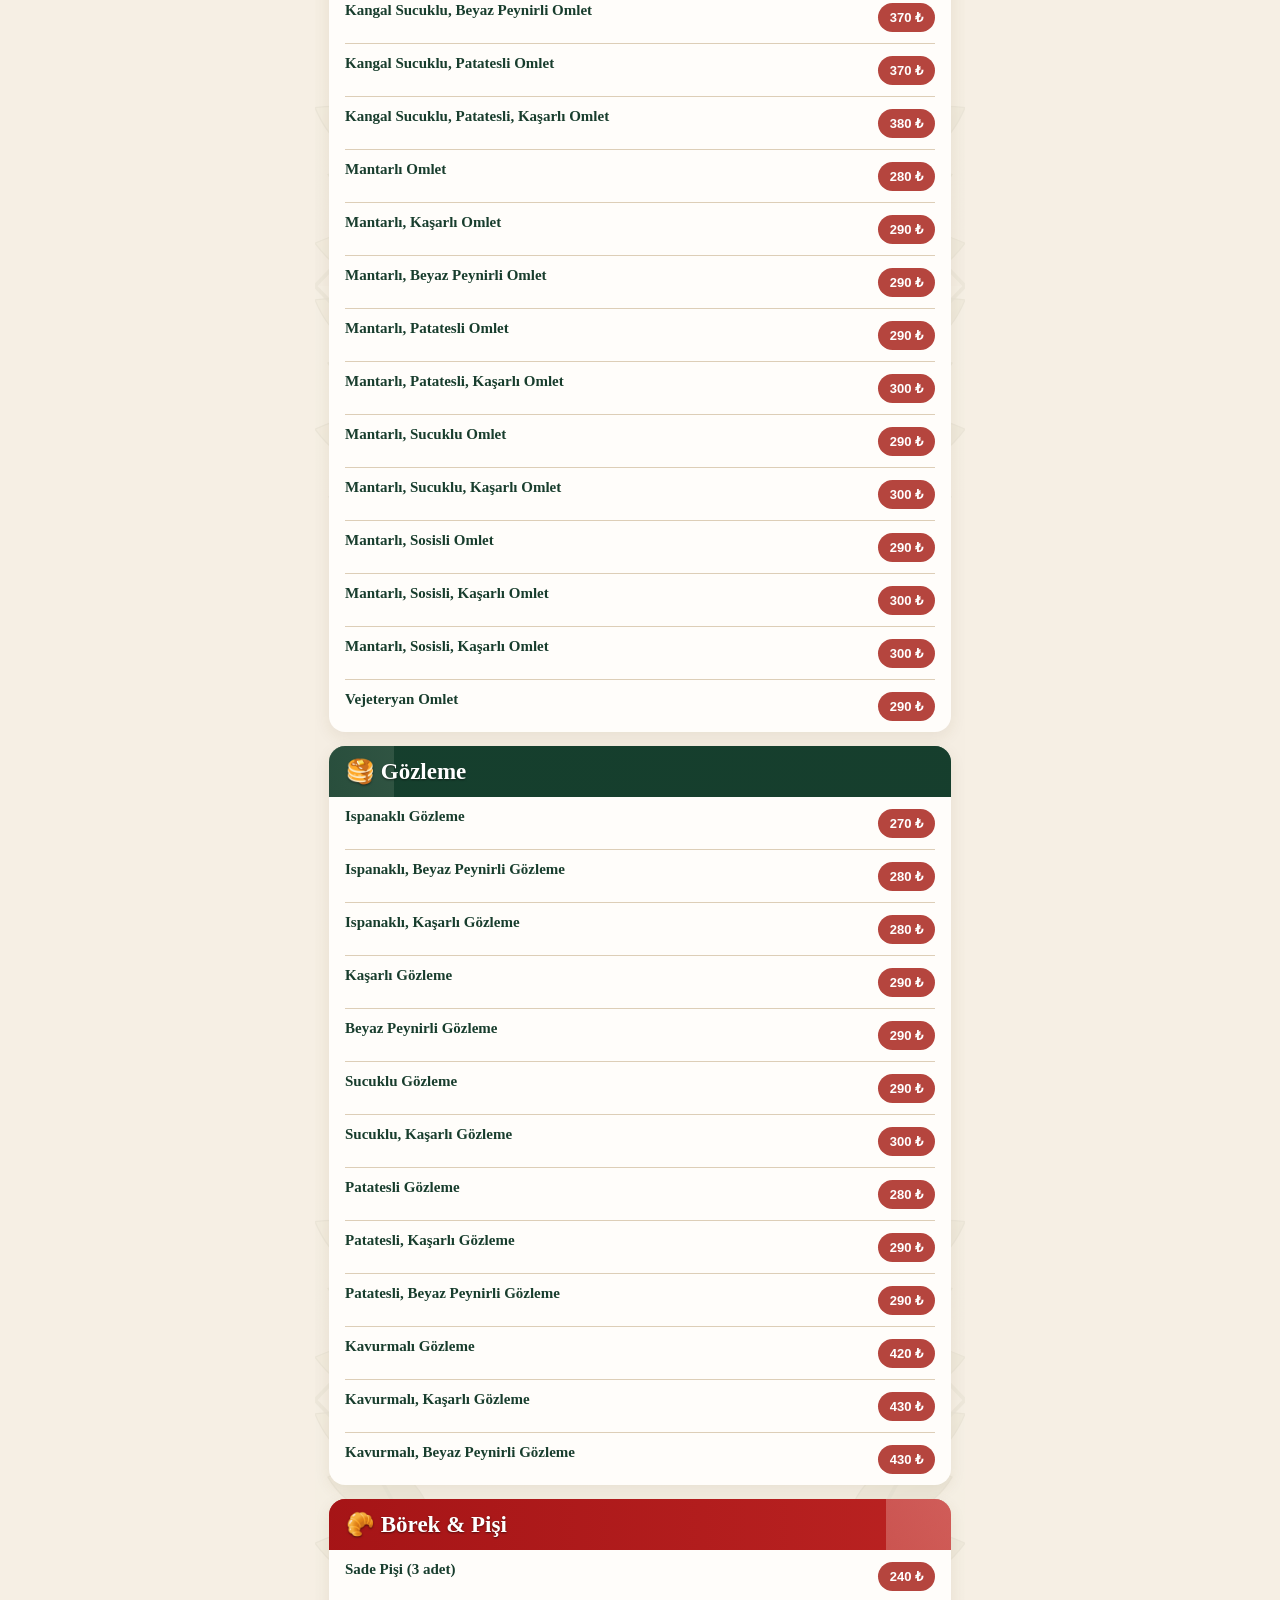
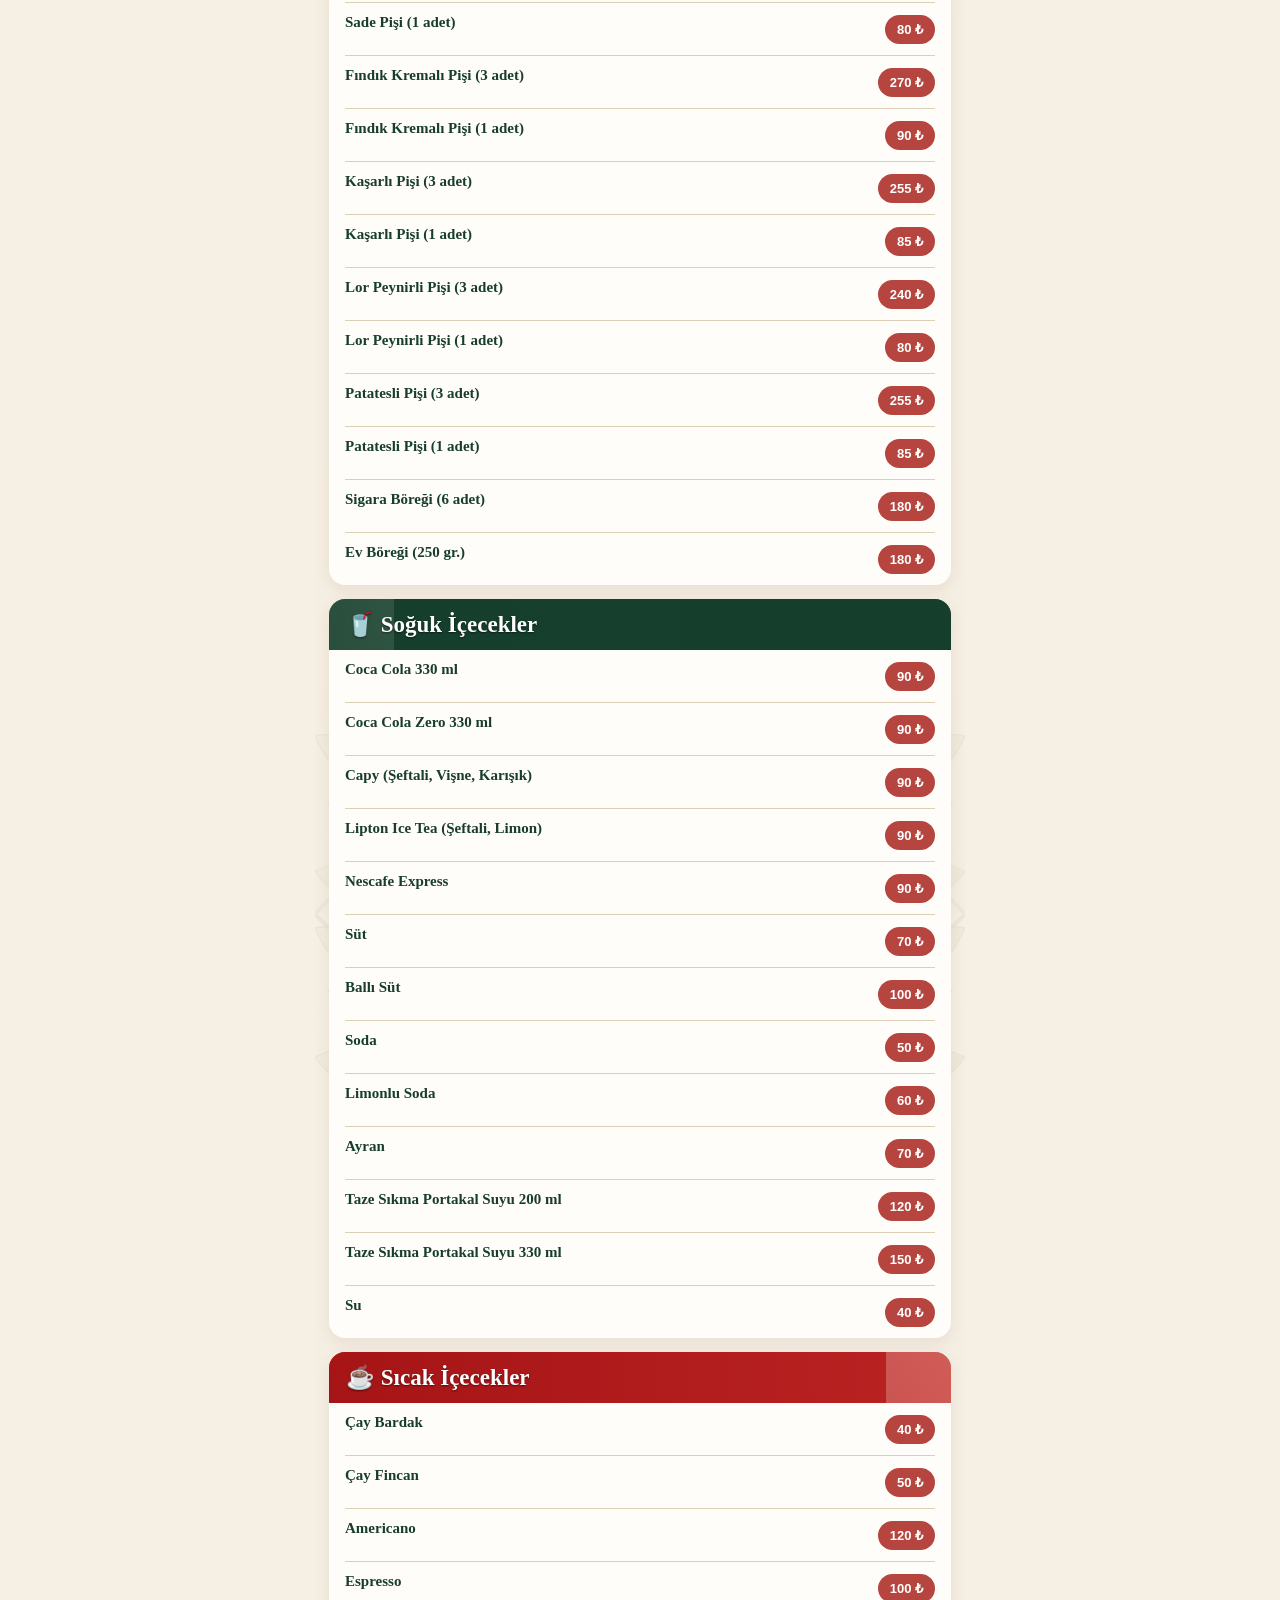
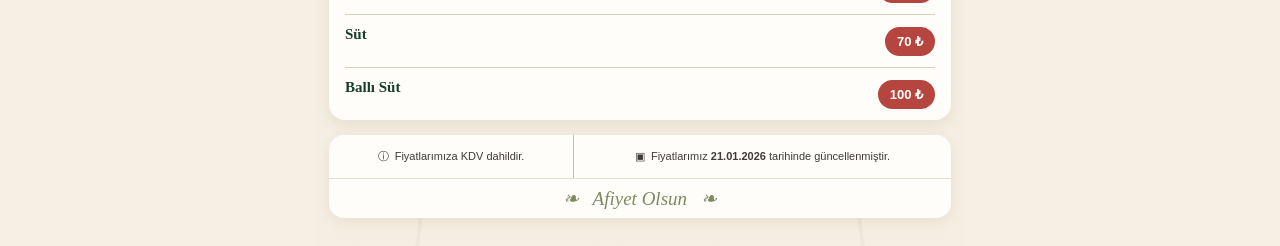
==== commit 7623059e: "Add English menu, Instagram link and active category navigation Preserve all 163 source products and" ====
--- a/index.html
+++ b/index.html
@@ -5,11 +5,28 @@
   <meta name="viewport" content="width=device-width, initial-scale=1">
   <title>SAHANDA KAHVALTI 2012 | Menü</title>
   <meta name="description" content="SAHANDA KAHVALTI 2012 dijital menü">
-  <style>:root{--cream:#f6efe4;--paper:#fffdfa;--green:#153f2d;--red:#bd1113;--line:#e8dfd1;--ink:#252527}*{box-sizing:border-box}html{scroll-behavior:smooth}body{margin:0;color:var(--ink);font-family:Arial,sans-serif}.menu-page{background:var(--cream) url('botanical-frame.svg') center top/100% auto repeat-y}.menu-shell{max-width:650px;margin:auto;min-height:100vh;padding:0 14px 28px;background:#f6efe4e8}.menu-header{position:relative;overflow:hidden;margin:0 -14px;padding:30px 22px 26px;text-align:center;color:#fff;background:var(--green) url('botanical-frame.svg') center 19%/cover no-repeat;border-radius:0 0 29px 29px;box-shadow:0 7px 18px #17261933}.menu-header:after{content:'';position:absolute;inset:0;background:#123d2b80;z-index:0}.menu-header h1,.header-line{position:relative;z-index:1}.menu-header h1{margin:0;font:700 clamp(29px,7vw,46px)/1 Georgia,serif;letter-spacing:.2px;text-shadow:0 2px 3px #0008}.header-line{display:flex;gap:15px;justify-content:center;align-items:center;margin-top:10px;color:#f3e5c5;font:700 22px Georgia,serif;letter-spacing:3px}.header-line i{width:75px;height:1px;background:#f3e5c5}.category-nav{position:sticky;top:0;z-index:3;display:flex;gap:7px;overflow:auto;padding:13px 0;background:#f6efe4eF;backdrop-filter:blur(8px)}.category-nav a{display:flex;flex:0 0 112px;height:55px;flex-direction:column;gap:3px;align-items:center;justify-content:center;text-decoration:none;text-align:center;color:#252527;background:#fffdf9;border-radius:13px;border:1px solid #eee3d4;font-weight:700;font-size:11px;box-shadow:0 3px 8px #593b1612}.category-nav a:first-child{background:var(--red);color:#fff}.menu-category{overflow:hidden;margin:14px 0;border-radius:16px;background:#fffdfa;box-shadow:0 5px 16px #5a421916}.category-heading{position:relative;min-height:51px;display:flex;align-items:center;padding:11px 17px;color:#fff;background:var(--red) url('botanical-frame.svg') right center/auto 220% no-repeat}.menu-category:nth-of-type(even) .category-heading{background-color:var(--green);background-position:left center}.category-heading:after{content:'';position:absolute;inset:0;background:linear-gradient(90deg,#a40f12e6,#bd1113a8);z-index:0}.menu-category:nth-of-type(even) .category-heading:after{background:linear-gradient(90deg,#153f2de8,#153f2da1)}.category-heading h2{position:relative;z-index:1;margin:0;font:700 23px Georgia,serif;text-shadow:0 1px 2px #0008}.leaf{display:none}.items{padding:0 16px}.menu-item{display:grid;grid-template-columns:1fr auto;gap:12px;align-items:start;padding:11px 0;border-bottom:1px solid var(--line)}.menu-item:last-child{border:0}.menu-item h3{margin:0;font-size:15px;line-height:1.18}.menu-item p{margin:3px 0 0;color:#62626a;font-size:11px;line-height:1.35}.menu-item strong{margin-top:1px;white-space:nowrap;padding:7px 12px;border-radius:999px;background:var(--red);color:#fff;font-size:13px}footer{display:grid;grid-template-columns:1fr 1.55fr;position:relative;margin-top:15px;overflow:hidden;text-align:center;border-radius:15px;background:#fffdfa;box-shadow:0 4px 14px #5a421916}footer p{margin:0;padding:14px 9px;color:#3e3b39;font-size:11px;line-height:1.35}footer p+p{border-left:1px solid #c8bcaa}footer em{grid-column:1/-1;padding:8px;color:#7d8a60;font:italic 19px Georgia,serif;border-top:1px solid #e8dfd1}@media(max-width:480px){.menu-shell{padding:0 10px 25px}.menu-header{margin:0 -10px;padding:27px 12px 23px}.menu-header h1{font-size:30px}.category-nav{margin:0 -2px}.category-nav a{flex-basis:100px;height:52px}.menu-category{margin:12px 0}.category-heading h2{font-size:21px}.items{padding:0 14px}.menu-item{gap:8px;padding:10px 0}.menu-item h3{font-size:14px}.menu-item strong{font-size:12px;padding:7px 10px}footer{grid-template-columns:1fr}footer p+p{border-left:0;border-top:1px solid #c8bcaa}}
+  <style>:root{--cream:#f6efe4;--paper:#fffdfa;--green:#153f2d;--red:#bd1113;--line:#e8dfd1;--ink:#252527}*{box-sizing:border-box}html{scroll-behavior:smooth}body{margin:0;color:var(--ink);font-family:Arial,sans-serif}.menu-page{background:var(--cream) url('botanical-frame.svg') center top/100% auto repeat-y}.menu-shell{max-width:650px;margin:auto;min-height:100vh;padding:0 14px 28px;background:#f6efe4e8}.menu-header{position:relative;overflow:hidden;margin:0 -14px;padding:30px 22px 26px;text-align:center;color:#fff;background:var(--green) url('botanical-frame.svg') center 19%/cover no-repeat;border-radius:0 0 29px 29px;box-shadow:0 7px 18px #17261933}.menu-header:after{content:'';position:absolute;inset:0;background:#123d2b80;z-index:0}.menu-header h1,.header-line{position:relative;z-index:1}.menu-header h1{margin:0;font:700 clamp(29px,7vw,46px)/1 Georgia,serif;letter-spacing:.2px;text-shadow:0 2px 3px #0008}.header-line{display:flex;gap:15px;justify-content:center;align-items:center;margin-top:10px;color:#f3e5c5;font:700 22px Georgia,serif;letter-spacing:3px}.header-line i{width:75px;height:1px;background:#f3e5c5}.category-nav{position:sticky;top:0;z-index:3;display:flex;gap:7px;overflow:auto;padding:13px 0;background:#f6efe4eF;backdrop-filter:blur(8px)}.category-nav a{display:flex;flex:0 0 112px;height:55px;flex-direction:column;gap:3px;align-items:center;justify-content:center;text-decoration:none;text-align:center;color:#252527;background:#fffdf9;border-radius:13px;border:1px solid #eee3d4;font-weight:700;font-size:11px;box-shadow:0 3px 8px #593b1612}.category-nav a[aria-current="location"]{background:#bd1113;color:#fff;border-color:#bd1113}.menu-category{overflow:hidden;margin:14px 0;border-radius:16px;background:#fffdfa;box-shadow:0 5px 16px #5a421916}.category-heading{position:relative;min-height:51px;display:flex;align-items:center;padding:11px 17px;color:#fff;background:var(--red) url('botanical-frame.svg') right center/auto 220% no-repeat}.menu-category:nth-of-type(even) .category-heading{background-color:var(--green);background-position:left center}.category-heading:after{content:'';position:absolute;inset:0;background:linear-gradient(90deg,#a40f12e6,#bd1113a8);z-index:0}.menu-category:nth-of-type(even) .category-heading:after{background:linear-gradient(90deg,#153f2de8,#153f2da1)}.category-heading h2{position:relative;z-index:1;margin:0;font:700 23px Georgia,serif;text-shadow:0 1px 2px #0008}.leaf{display:none}.items{padding:0 16px}.menu-item{display:grid;grid-template-columns:1fr auto;gap:12px;align-items:start;padding:11px 0;border-bottom:1px solid var(--line)}.menu-item:last-child{border:0}.menu-item h3{margin:0;font-size:15px;line-height:1.18}.menu-item p{margin:3px 0 0;color:#62626a;font-size:11px;line-height:1.35}.menu-item strong{margin-top:1px;white-space:nowrap;padding:7px 12px;border-radius:999px;background:var(--red);color:#fff;font-size:13px}footer{display:grid;grid-template-columns:1fr 1.55fr;position:relative;margin-top:15px;overflow:hidden;text-align:center;border-radius:15px;background:#fffdfa;box-shadow:0 4px 14px #5a421916}footer p{margin:0;padding:14px 9px;color:#3e3b39;font-size:11px;line-height:1.35}footer p+p{border-left:1px solid #c8bcaa}footer em{grid-column:1/-1;padding:8px;color:#7d8a60;font:italic 19px Georgia,serif;border-top:1px solid #e8dfd1}@media(max-width:480px){.menu-shell{padding:0 10px 25px}.menu-header{margin:0 -10px;padding:27px 12px 23px}.menu-header h1{font-size:30px}.category-nav{margin:0 -2px}.category-nav a{flex-basis:100px;height:52px}.menu-category{margin:12px 0}.category-heading h2{font-size:21px}.items{padding:0 14px}.menu-item{gap:8px;padding:10px 0}.menu-item h3{font-size:14px}.menu-item strong{font-size:12px;padding:7px 10px}footer{grid-template-columns:1fr}footer p+p{border-left:0;border-top:1px solid #c8bcaa}}
 
 :root{--cream:#f6efe2;--green:#183d2d;--red:#b5453e;--line:#ddceb7}*{box-sizing:border-box}body{margin:0;background:var(--cream);font-family:Arial,sans-serif;color:#292521}.admin-shell{max-width:920px;margin:auto;padding:26px 16px 56px}header a{color:var(--green);font-weight:bold;text-decoration:none}h1,h2,h3{font-family:Georgia,serif;color:var(--green)}h1{margin:13px 0 5px;font-size:36px}header p{margin-top:0;color:#655e55}.notice{background:#fff7e5;border-left:5px solid #c58331;padding:13px 15px;border-radius:8px;font-size:14px;line-height:1.5;margin:22px 0}.card,.category-card{background:#fffdf8;border:1px solid #ebdfcc;border-radius:14px;padding:17px;margin:16px 0;box-shadow:0 4px 12px #4f3e1b0c}.settings{display:grid;grid-template-columns:repeat(2,minmax(0,1fr));gap:12px}.settings h2{grid-column:1/-1;margin:0;font-size:22px}label{display:block;font-size:12px;font-weight:bold;color:#4a443c}input{display:block;width:100%;padding:9px;border:1px solid var(--line);border-radius:7px;margin-top:5px;font:inherit;background:#fff}.toolbar{display:flex;gap:8px;flex-wrap:wrap;margin:18px 0}button{border:1px solid #cfc0a8;border-radius:8px;background:#fffaf1;color:var(--green);font-weight:bold;padding:10px 13px;cursor:pointer}.primary{background:var(--green);color:#fff;border-color:var(--green)}.danger,.remove-item,.remove-category{color:#9b302b}.category-top{display:flex;gap:10px;align-items:flex-end}.category-top label{flex:1}.category-top .icon{max-width:72px}.category-actions{display:flex;gap:7px;margin:12px 0}.item-edit{display:flex;gap:12px;border-top:1px dashed var(--line);padding:12px 0}.fields{display:grid;grid-template-columns:2fr 100px;gap:9px;flex:1}.wide{grid-column:1/-1}.remove-item{align-self:center;border:0;background:none;padding:5px}.add-item{margin-top:4px}@media(max-width:600px){.settings{grid-template-columns:1fr}.fields{grid-template-columns:1fr}.item-edit{gap:4px}.category-top{align-items:flex-end}}
 
 body.admin-mode .menu-shell{display:none}body:not(.admin-mode) .admin-shell{display:none}</style>
+<style>
+/* Customer navigation and language controls. */
+.menu-header{padding-bottom:12px}
+.language-row{position:relative;z-index:1;display:flex;justify-content:flex-end;margin-top:10px}
+.language-toggle{min-height:44px;padding:8px 13px;border:1px solid #f3e5c580;border-radius:999px;background:#123d2bbd;color:#fff;font-size:12px}
+.instagram-panel{display:grid;justify-items:center;gap:3px;padding:13px 10px 8px;text-align:center;color:var(--green)}
+.instagram-panel p{margin:0;font-size:12px}
+.instagram-panel a{display:inline-flex;align-items:center;min-height:32px;color:var(--green);font-size:14px;font-weight:700;text-underline-offset:4px}
+.category-nav{max-width:100%;overscroll-behavior-x:contain}
+.category-nav a{padding:4px 7px}
+.menu-category{scroll-margin-top:calc(var(--nav-height,81px) + 10px)}
+.menu-item{grid-template-columns:minmax(0,1fr) auto}
+.menu-item h3,.menu-item p{overflow-wrap:anywhere}
+.language-toggle:focus-visible,.instagram-panel a:focus-visible,.category-nav a:focus-visible{outline:3px solid #c58331;outline-offset:2px}
+@media(max-width:480px){.menu-header{padding-bottom:10px}.menu-header h1{font-size:clamp(24px,7.4vw,30px)}.language-row{margin-top:8px}.category-nav a{font-size:11px}}
+@media(prefers-reduced-motion:reduce){html{scroll-behavior:auto}}
+</style>
 </head>
 <style>.menu-page .menu-header,.menu-page .menu-header h1,.menu-page .menu-header .header-line,.menu-page .category-heading h2{color:#fff!important}.menu-page .menu-header h1{font-family:Georgia,serif!important;text-shadow:0 2px 3px #0008!important}.menu-page .category-heading h2{font-family:Georgia,serif!important}.menu-page .category-heading{color:#fff!important}</style>
 <style>.menu-page{background:#f6efe4 url('botanical-frame.svg') center top/650px auto repeat-y!important}.menu-shell{background:#f6efe4e8!important}.menu-header{background:#153f2d url('botanical-frame.png') center 13%/cover no-repeat!important}.menu-header:after{background:#123d2b70!important}</style><body class="menu-page">
@@ -17,31 +34,15 @@
     <header class="menu-header">
       <h1>SAHANDA KAHVALTI</h1>
       <div class="header-line" aria-hidden="true"><i></i><b>2012</b><i></i></div>
+      <div class="language-row"><button class="language-toggle" id="language-toggle" type="button" lang="en">English Menu</button></div>
     </header>
+    <aside class="instagram-panel"><p id="instagram-callout">Bizi Instagram’dan takip edin</p><a href="https://www.instagram.com/sahandakahvalti/" target="_blank" rel="noopener noreferrer">@sahandakahvalti</a></aside>
     <nav class="category-nav" id="category-nav" aria-label="Menü kategorileri"></nav>
     <div id="menu-content"></div>
     <footer id="menu-footer"></footer>
   </main>
-  <script src="menu-data.js?v=6b6350dd"></script><script>document.body.classList.toggle("admin-mode",new URLSearchParams(location.search).has("yonetim"));</script><script>(() => {
-  const storageKey = 'sahanda-menu-preview';
-  let data = window.DEFAULT_MENU;
-  if (new URLSearchParams(location.search).has('onizleme')) {
-    try { data = JSON.parse(localStorage.getItem(storageKey)) || data; } catch { /* Use published data if the local draft is unreadable. */ }
-  }
-  const esc = value => String(value || '').replace(/[&<>"']/g, char => ({'&':'&amp;','<':'&lt;','>':'&gt;','"':'&quot;',"'":'&#39;'}[char]));
-  const money = price => new Intl.NumberFormat('tr-TR', {minimumFractionDigits: 0, maximumFractionDigits: 2}).format(Number(price || 0)) + ' ₺';
-  document.title = `${data.brand} ${data.year} | Menü`;
-  document.querySelector('h1').textContent = data.brand;
-  document.querySelector('.header-line b').textContent = data.year;
-  document.querySelector('#category-nav').innerHTML = data.categories.map(category => `<a href="#${esc(category.id)}">${esc(category.icon)} ${esc(category.title)}</a>`).join('');
-  document.querySelector('#menu-content').innerHTML = data.categories.map(category => `
-    <section id="${esc(category.id)}" class="menu-category">
-      <div class="category-heading"><span class="leaf leaf-left">❧</span><h2>${esc(category.icon)} ${esc(category.title)}</h2><span class="leaf leaf-right">❧</span></div>
-      <div class="items">${category.items.map(item => `<article class="menu-item"><div><h3>${esc(item.name)}</h3>${item.description ? `<p>${esc(item.description)}</p>` : ''}</div><strong>${money(item.price)}</strong></article>`).join('')}</div>
-    </section>`).join('');
-  document.querySelector('#menu-footer').innerHTML = `<p>ⓘ &nbsp;${esc(data.taxNote)}</p><p>▣ &nbsp;Fiyatlarımız <b>${esc(data.updatedAt)}</b> tarihinde güncellenmiştir.</p><em>❧ &nbsp; Afiyet Olsun &nbsp; ❧</em>`;
-})();
-</script>
+  <script src="menu-data.js?v=6b6350dd"></script><script>document.body.classList.toggle("admin-mode",new URLSearchParams(location.search).has("yonetim"));</script><script src="menu-en.js?v=20260929"></script>
+  <script src="menu.js?v=20260929"></script>
 
   <main class="admin-shell">
     <header><a href="index.html">← Menüye dön</a><h1>Menü Yönetimi</h1><p>Değişikliklerini burada yap, sonra tek dosya olarak indir.</p></header>
@@ -54,4 +55,3 @@
   <script src="admin.js?v=712cf476"></script>
 <script>document.querySelectorAll('.menu-header h1,.menu-header .header-line,.category-heading h2').forEach(e=>e.style.setProperty('color','#fff','important'));</script></body>
 </html>
-
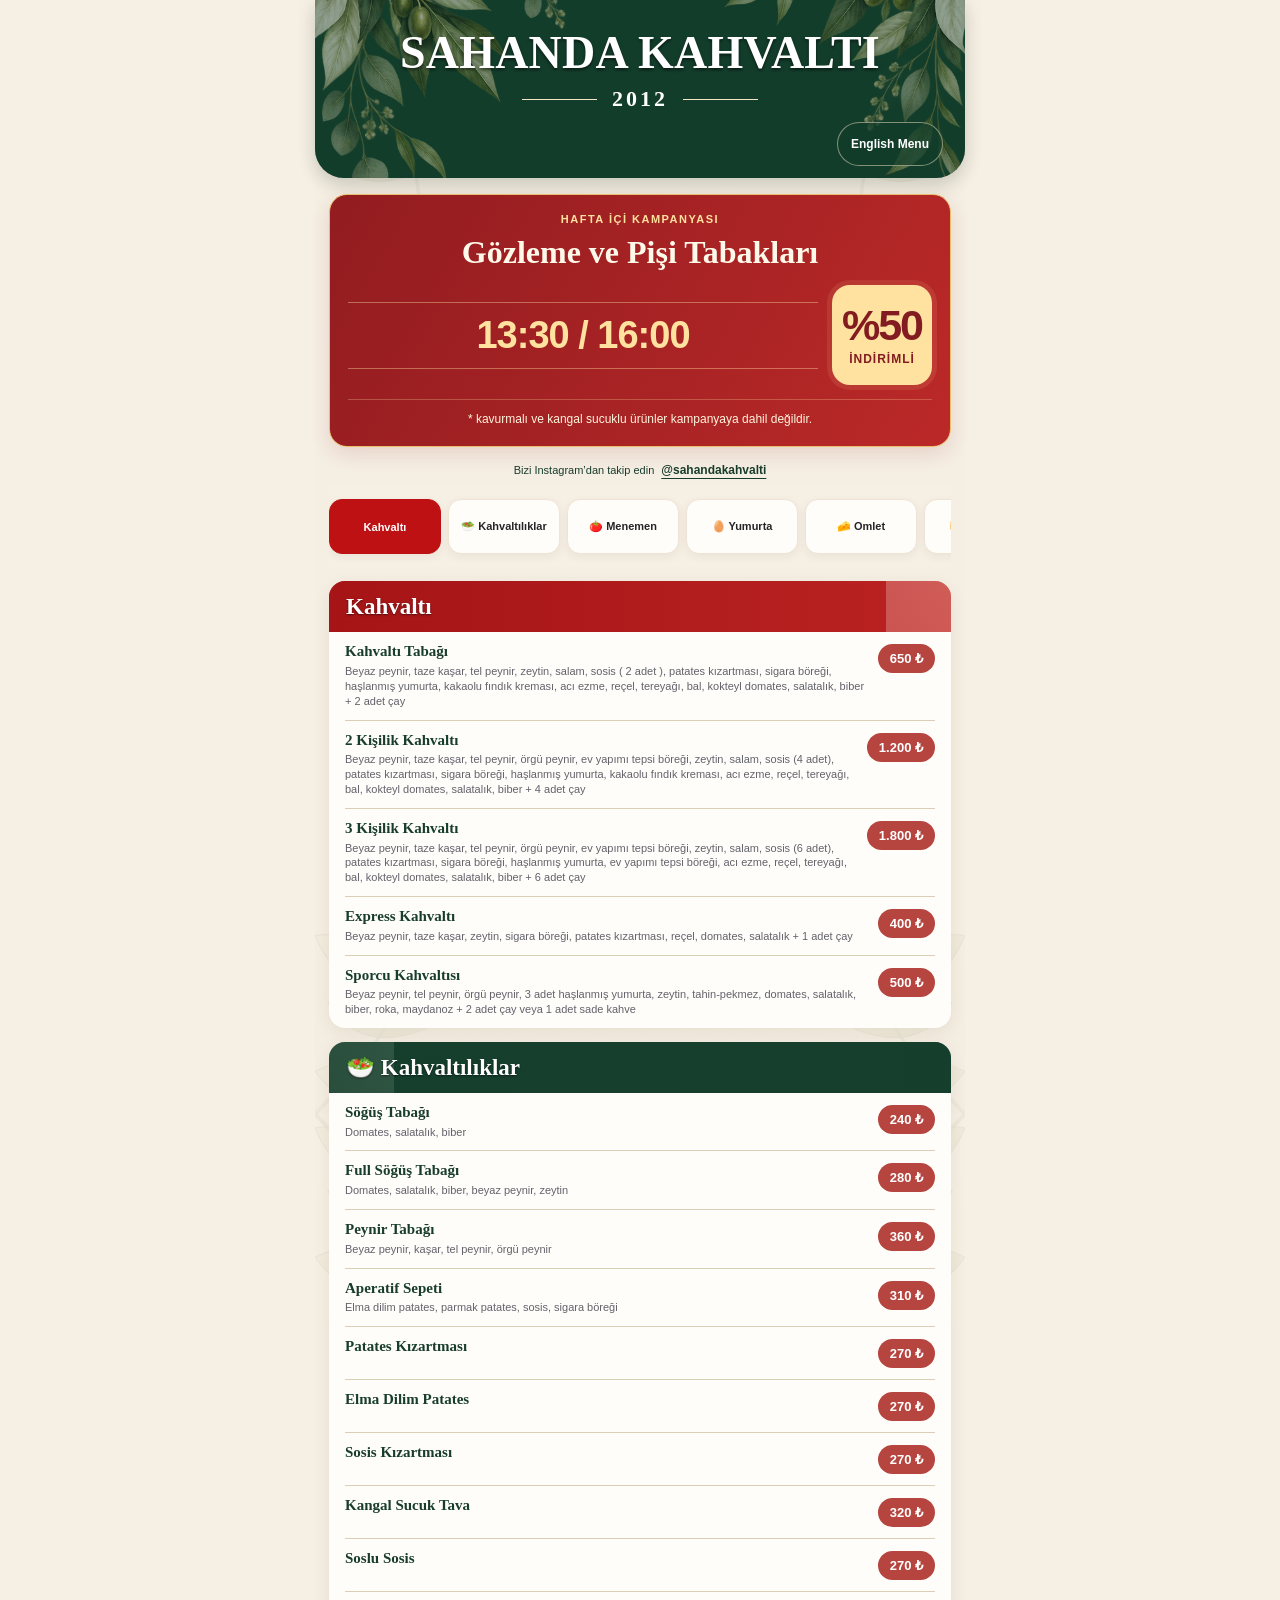
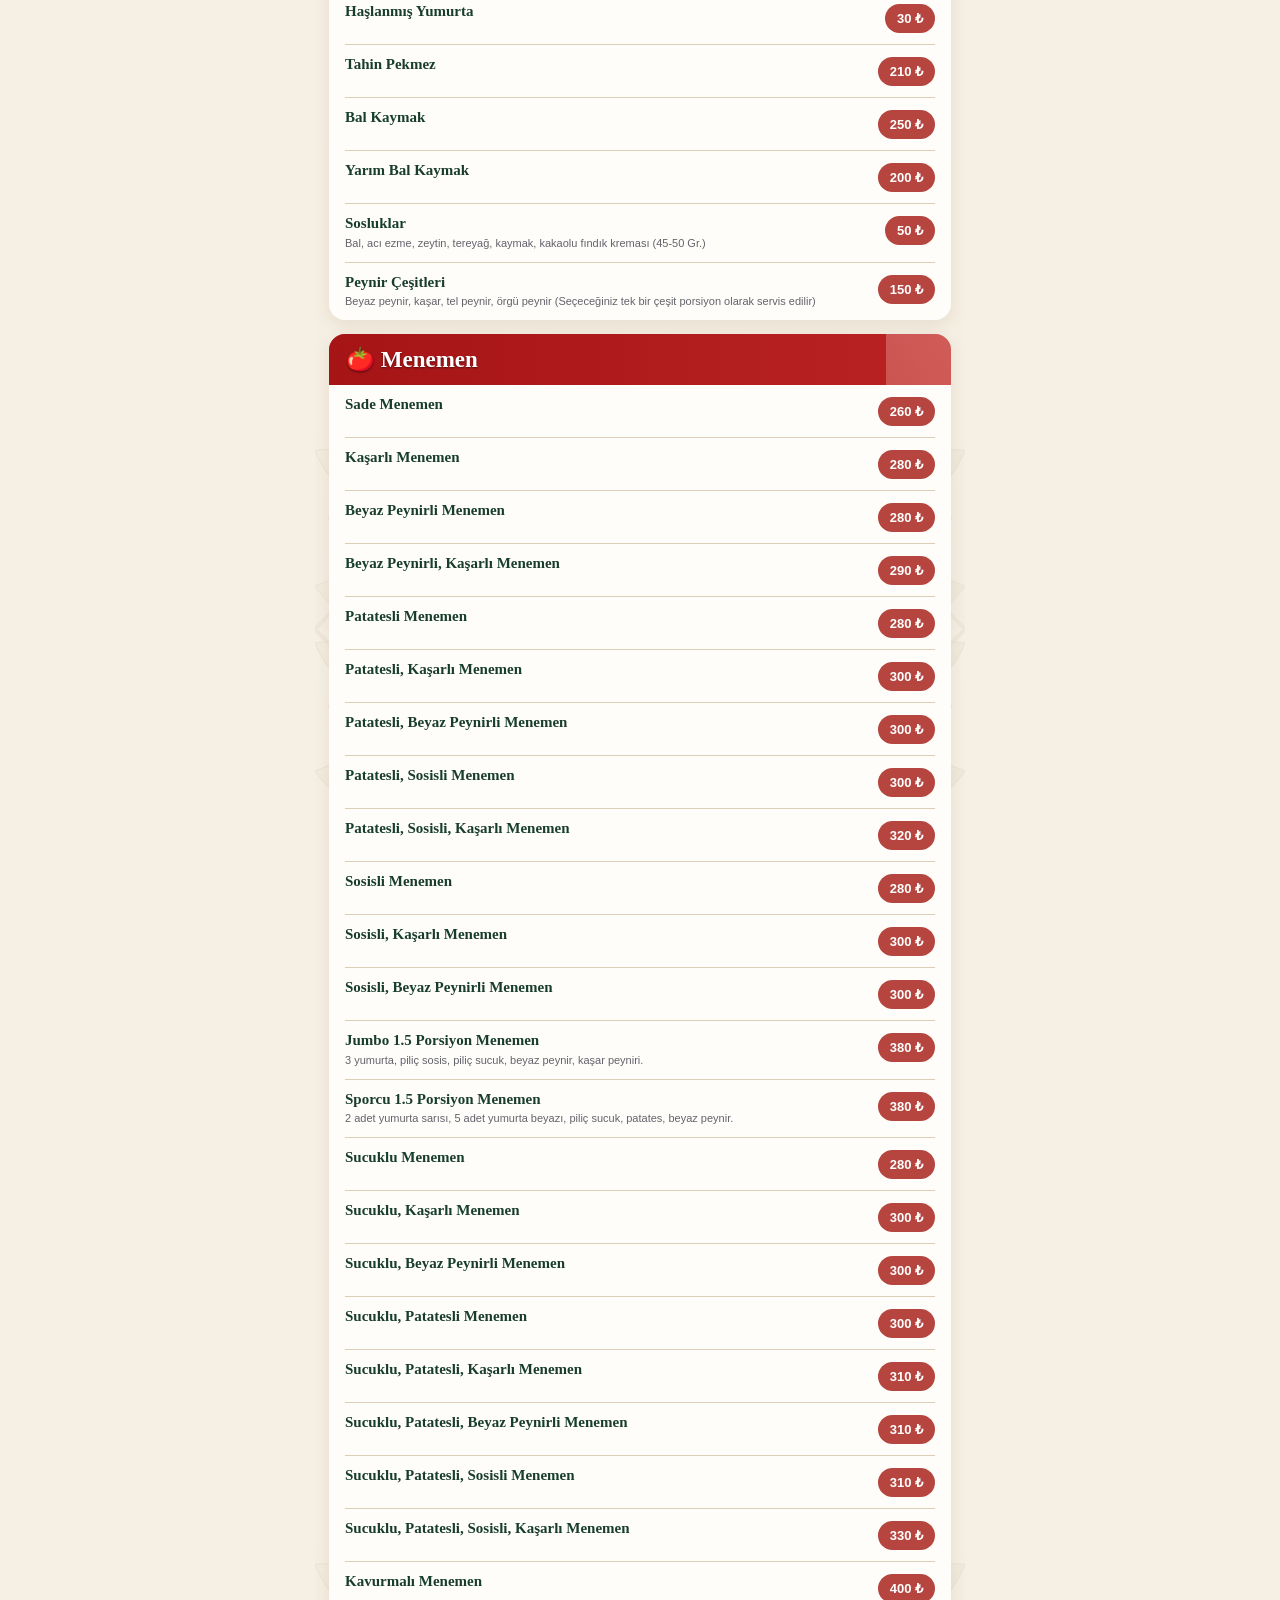
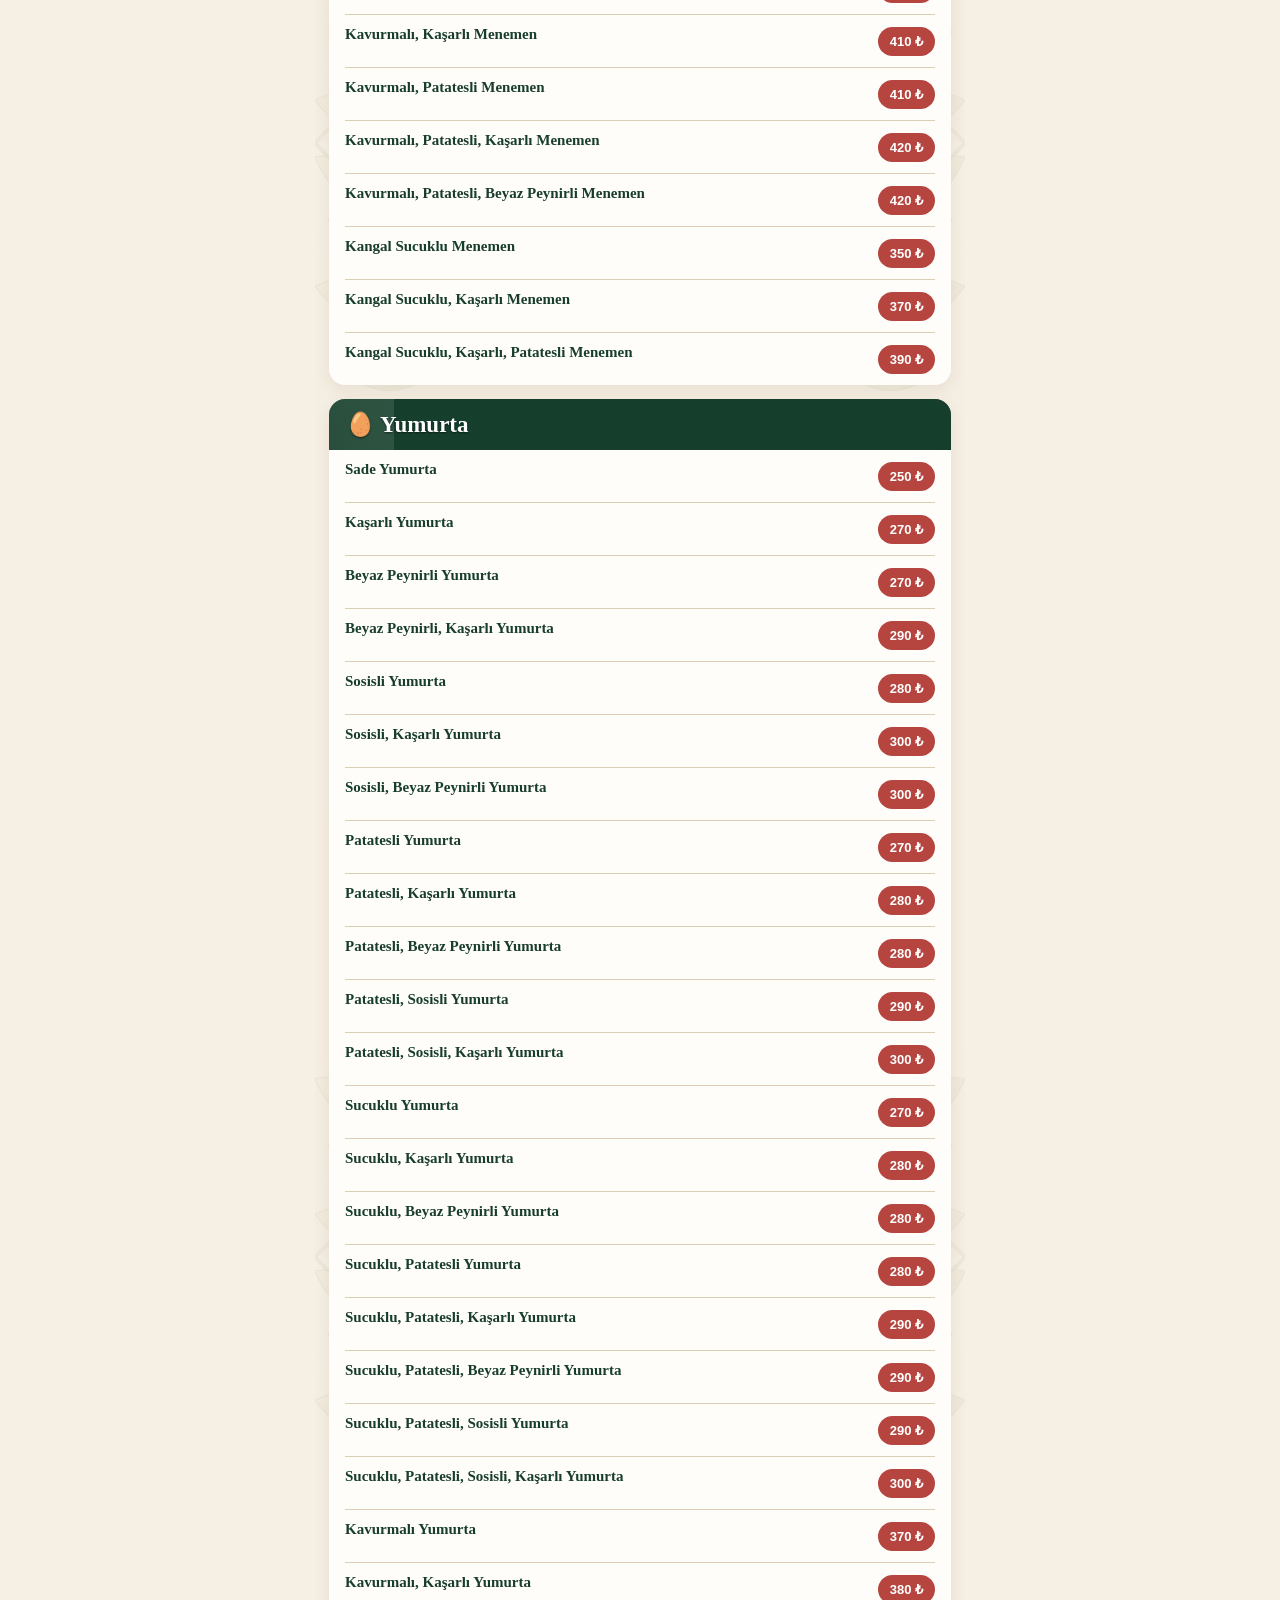
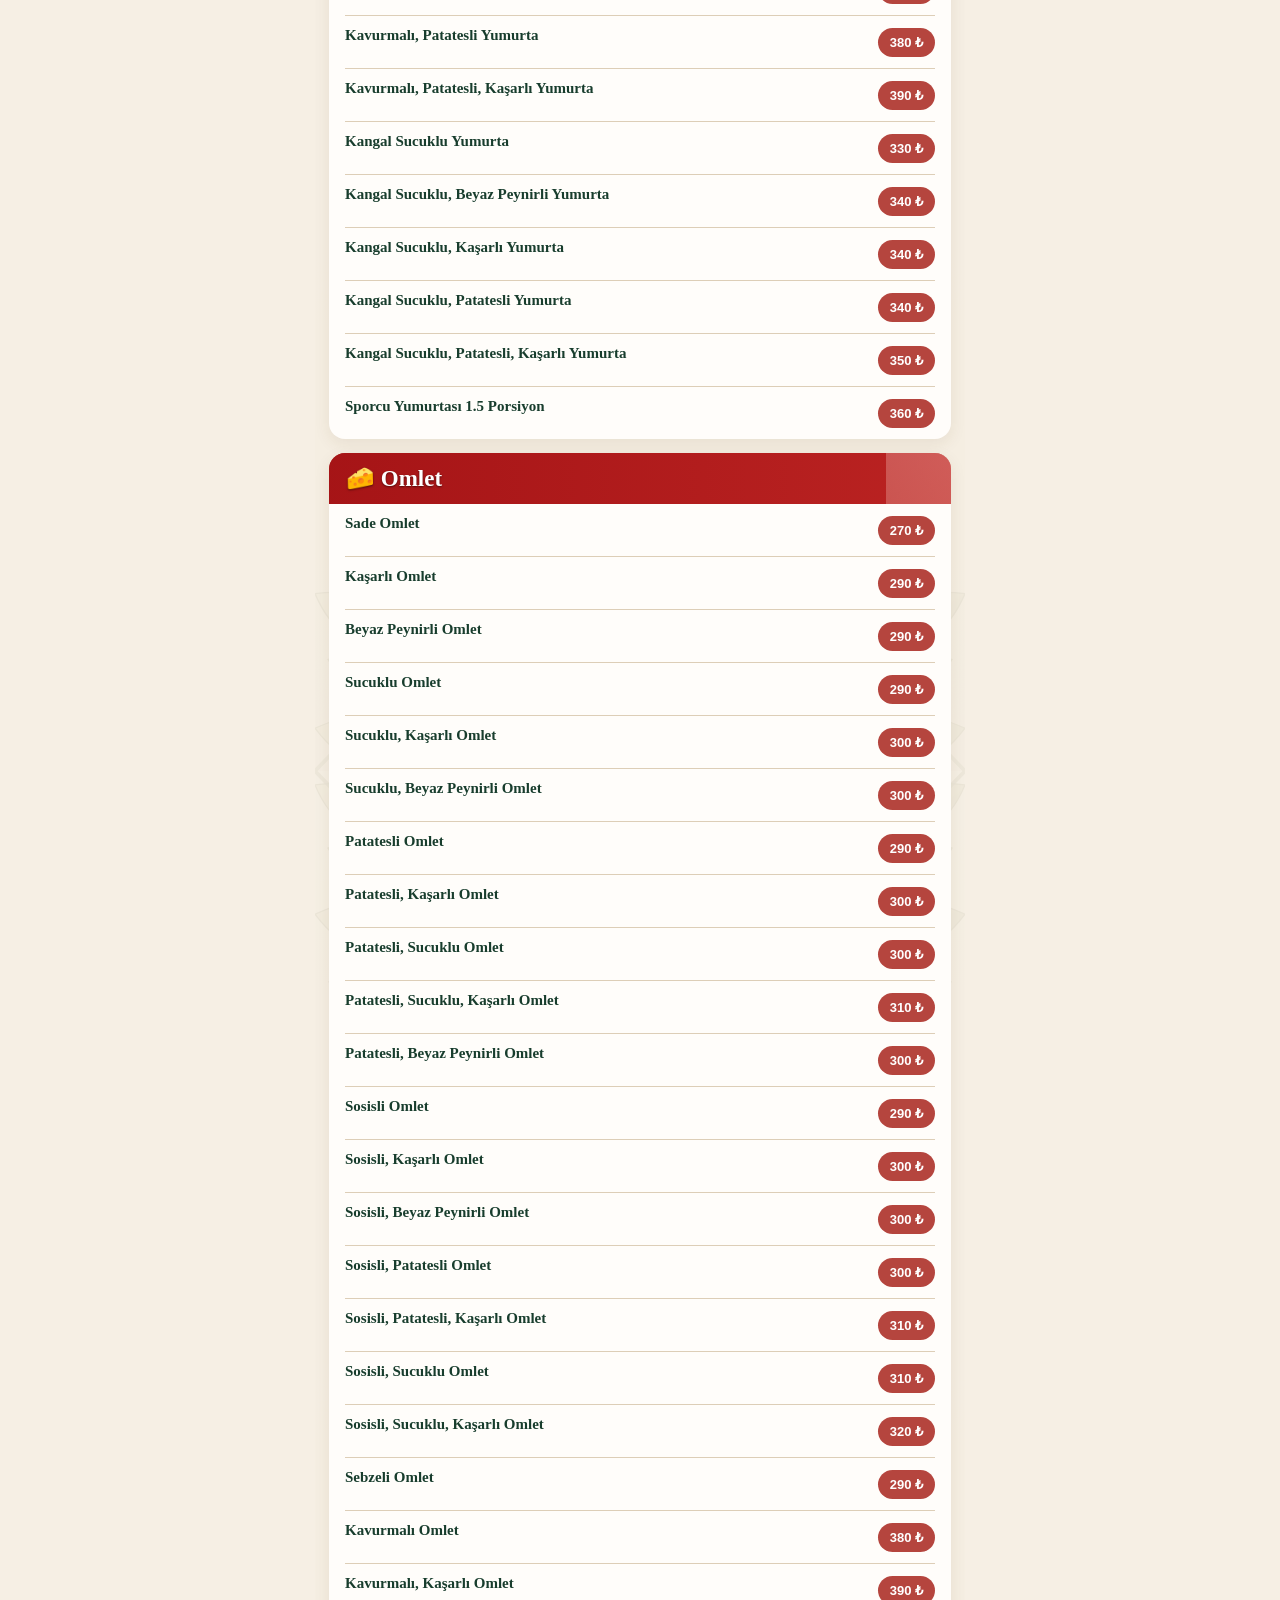
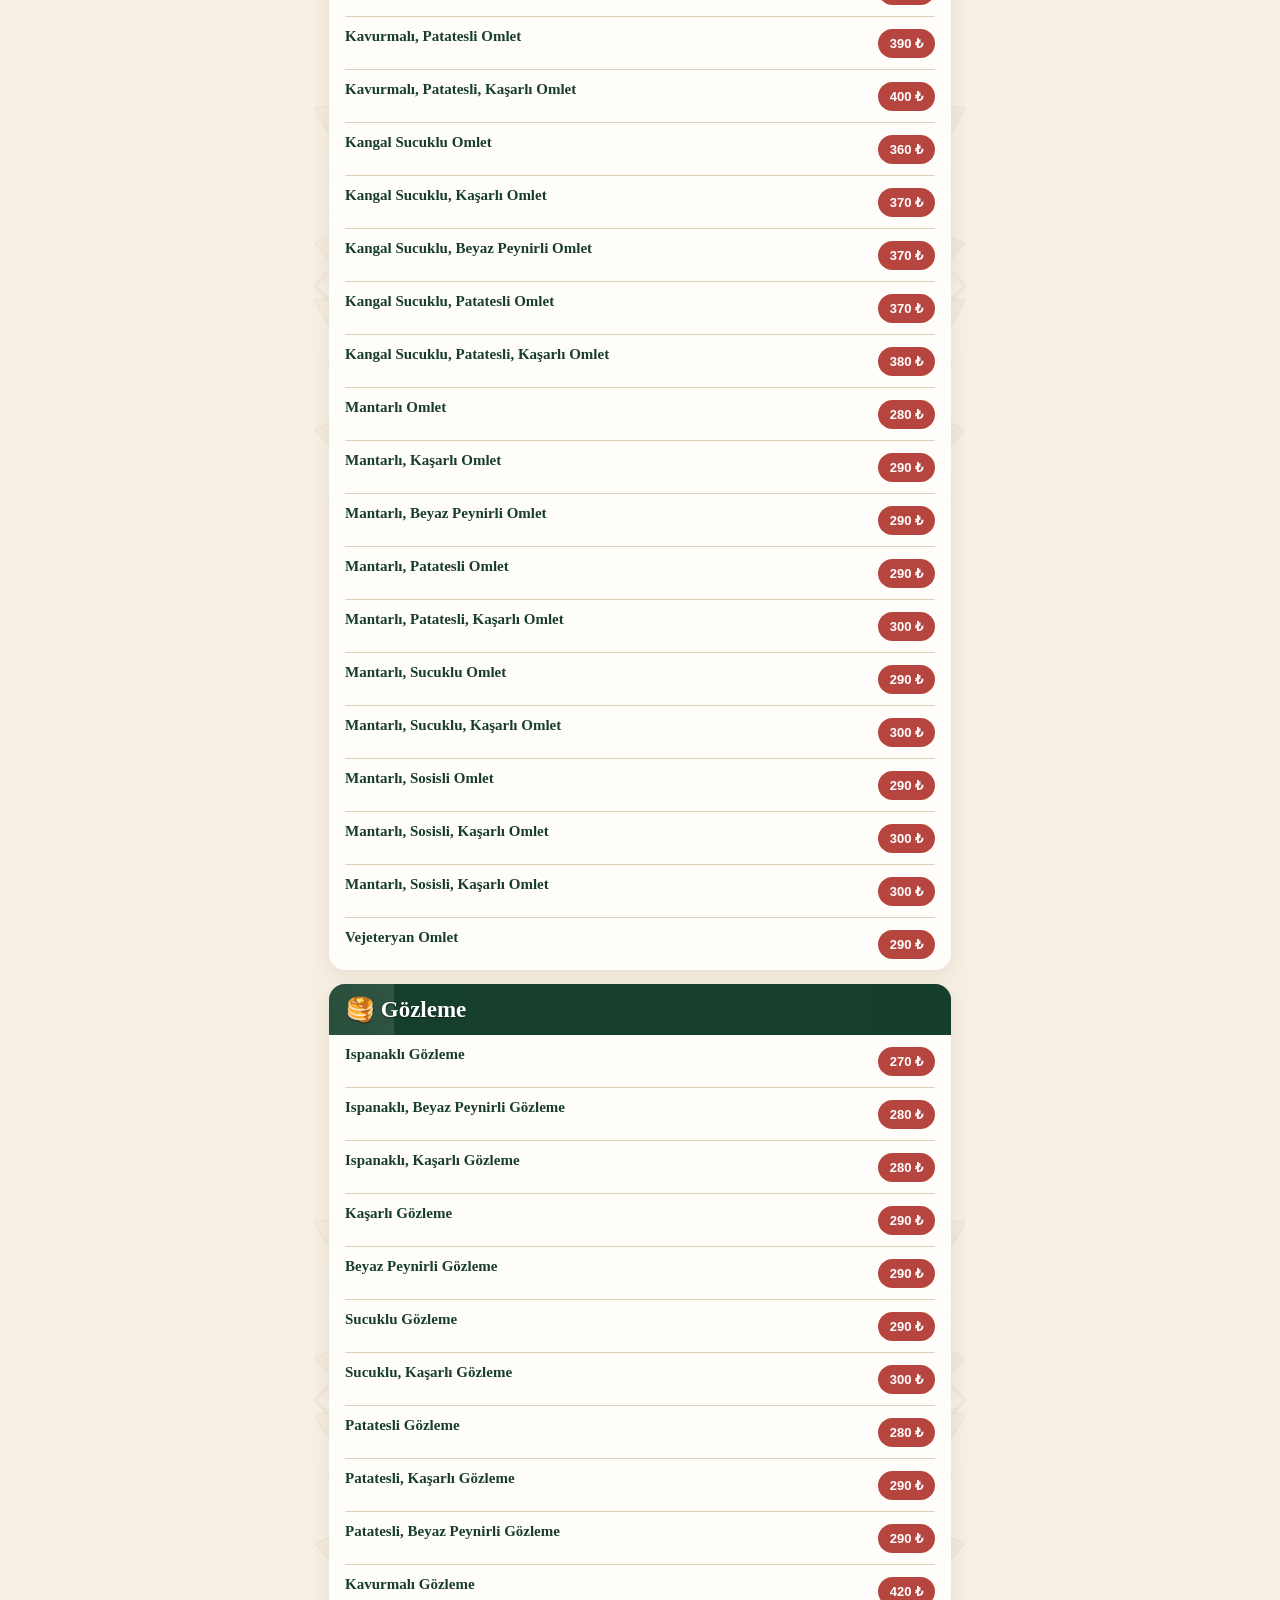
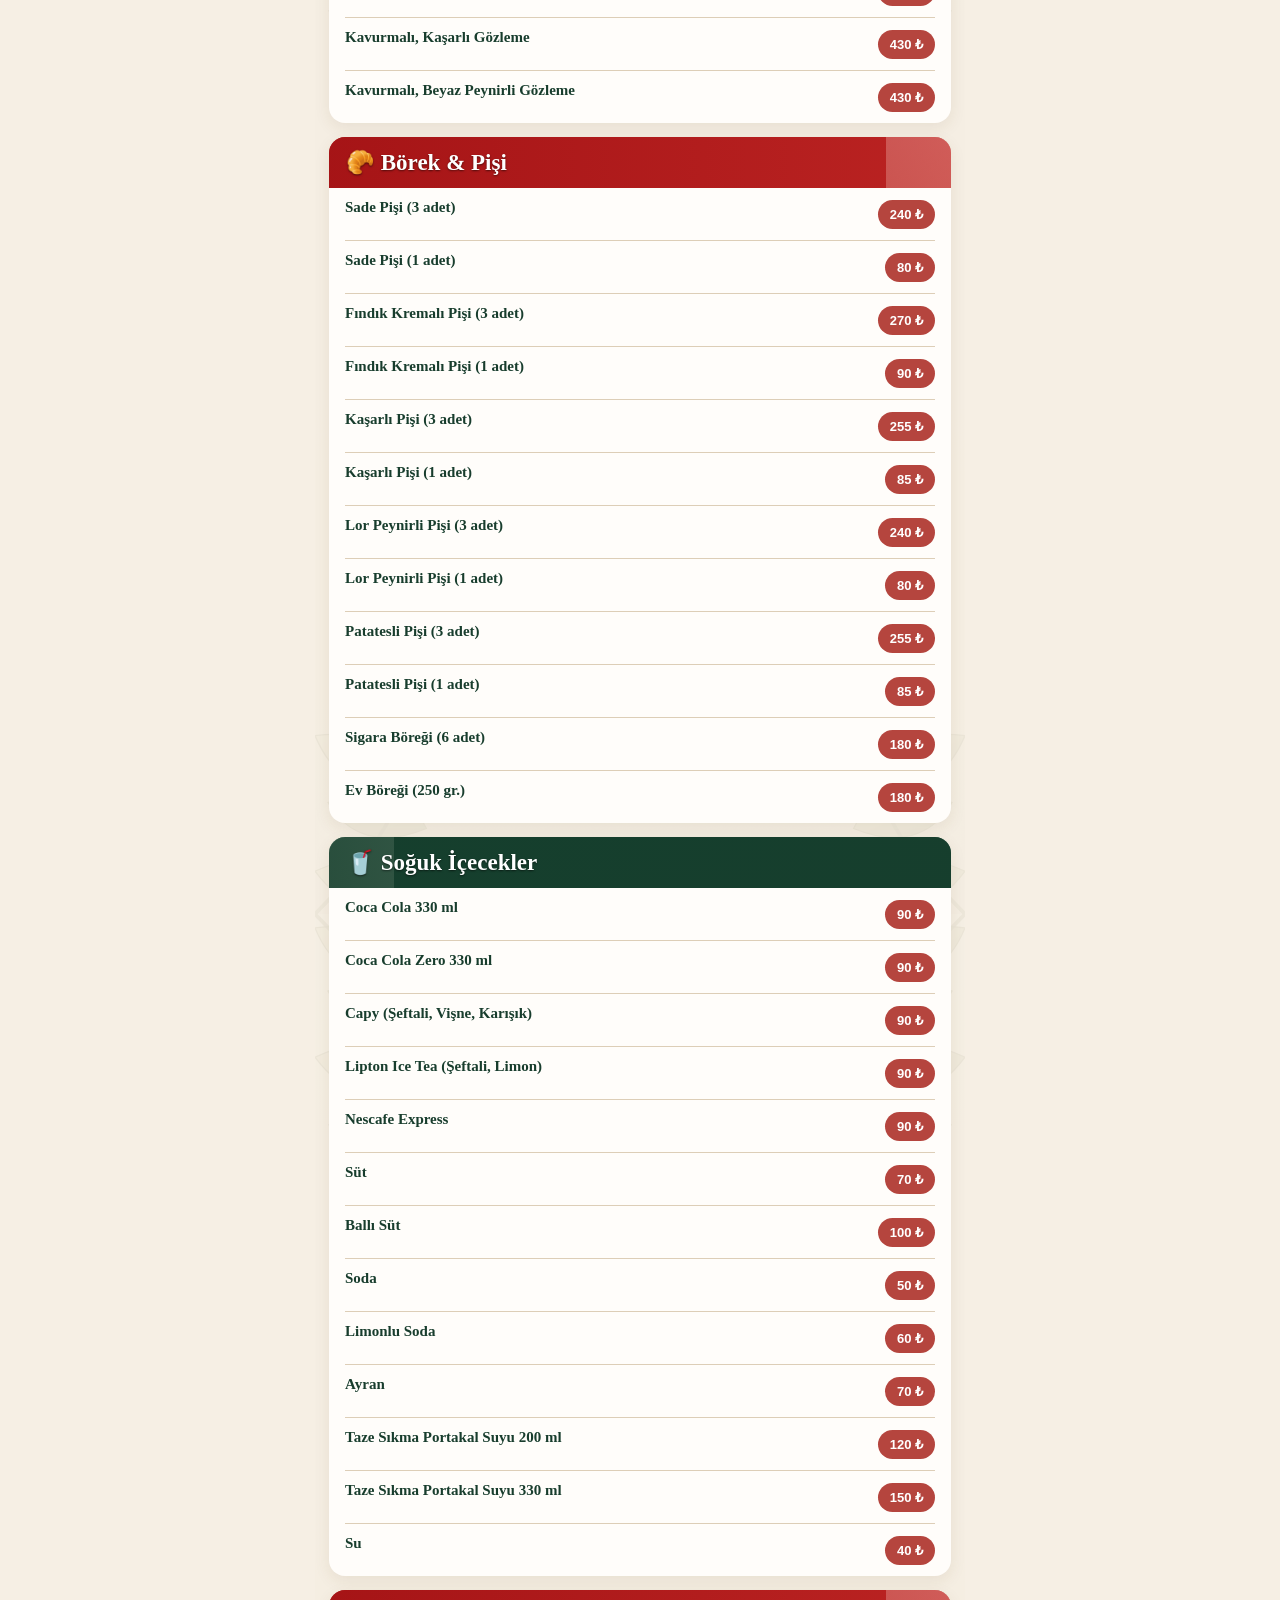
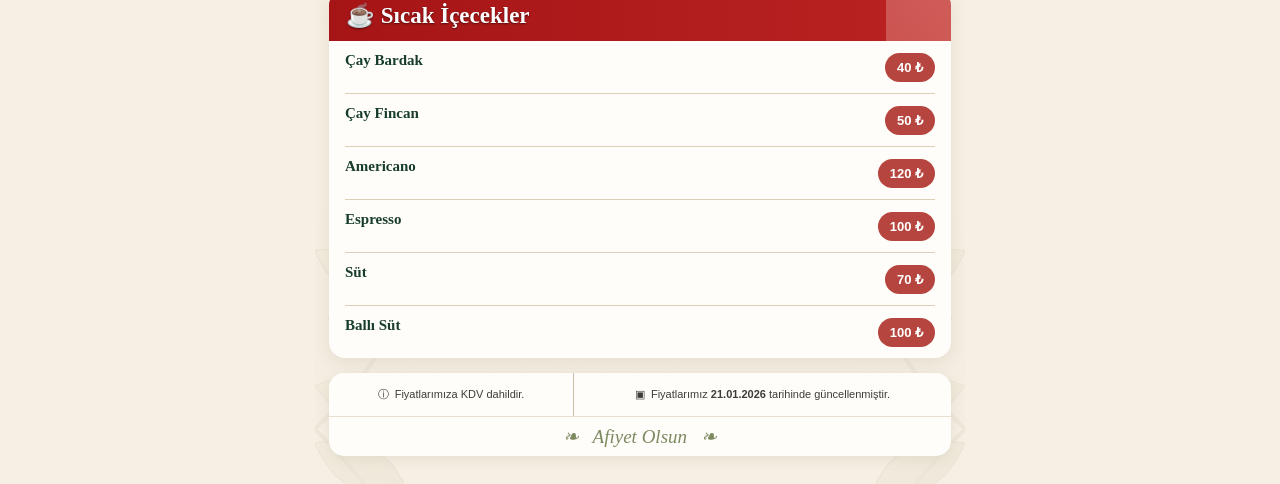
==== commit a98259cd: "Add weekday campaign banner with exclusions" ====
--- a/index.html
+++ b/index.html
@@ -27,6 +27,23 @@
 @media(max-width:480px){.menu-header{padding-bottom:10px}.menu-header h1{font-size:clamp(24px,7.4vw,30px)}.language-row{margin-top:8px}.category-nav a{font-size:11px}}
 @media(prefers-reduced-motion:reduce){html{scroll-behavior:auto}}
 </style>
+<style>
+/* Weekday offer: visible before category navigation. */
+.promo-banner{position:relative;isolation:isolate;overflow:hidden;display:grid;grid-template-columns:minmax(0,1fr) auto;align-items:center;gap:14px;margin:16px 0 0;padding:18px;border:1px solid #e8be6c;border-radius:18px;background:linear-gradient(120deg,#921c20,#bb2928);color:#fff9e9;box-shadow:0 7px 20px #8e201c22}
+.promo-banner:before{content:"";position:absolute;z-index:-1;inset:0;background:linear-gradient(110deg,transparent 25%,#ffffff20 45%,transparent 65%);transform:translateX(-110%);animation:promo-shine 2.4s ease-out 2}
+.promo-eyebrow{margin:0 0 8px;font-size:11px;font-weight:800;letter-spacing:1.5px;text-transform:uppercase;color:#ffe1a0}
+.promo-time{margin:0;padding:11px 8px;border-top:1px solid #ffe1a066;border-bottom:1px solid #ffe1a066;color:#ffe1a0;text-align:center;font-size:clamp(25px,7.3vw,38px);font-weight:900;letter-spacing:-1px;white-space:nowrap;font-variant-numeric:tabular-nums}
+.promo-copy{grid-column:1/-1;text-align:center}.promo-banner{text-align:center}.promo-banner h2{margin:0;color:#fff9e9;font:700 clamp(22px,6.4vw,32px)/1.2 Georgia,serif;text-wrap:balance}
+.promo-discount{display:grid;justify-items:center;align-content:center;width:100px;height:100px;border-radius:18px;background:#ffe1a0;color:#821c20;box-shadow:0 0 0 5px #ffe1a01a;transform:none}
+.promo-note{grid-column:1/-1;margin:0;padding-top:10px;border-top:1px solid #ffe1a044;color:#fff4dd;font-size:12px;line-height:1.5;text-align:center}
+.promo-discount strong{font:900 43px/1 Arial,sans-serif;letter-spacing:-2px}
+.promo-discount span{margin-top:5px;font-size:12px;font-weight:900;letter-spacing:1px}
+.instagram-panel{display:flex;flex-wrap:wrap;justify-content:center;align-items:center;gap:0 7px;padding:7px 2px 0}
+.instagram-panel p{font-size:11px}.instagram-panel a{font-size:12px}
+@keyframes promo-shine{to{transform:translateX(110%)}}
+@media(max-width:360px){.promo-banner{padding:15px 12px;gap:8px}.promo-discount{width:78px;height:86px}.promo-discount strong{font-size:36px}.promo-eyebrow{letter-spacing:1px;font-size:10px}}
+@media(prefers-reduced-motion:reduce){.promo-banner:before{animation:none}}
+</style>
 </head>
 <style>.menu-page .menu-header,.menu-page .menu-header h1,.menu-page .menu-header .header-line,.menu-page .category-heading h2{color:#fff!important}.menu-page .menu-header h1{font-family:Georgia,serif!important;text-shadow:0 2px 3px #0008!important}.menu-page .category-heading h2{font-family:Georgia,serif!important}.menu-page .category-heading{color:#fff!important}</style>
 <style>.menu-page{background:#f6efe4 url('botanical-frame.svg') center top/650px auto repeat-y!important}.menu-shell{background:#f6efe4e8!important}.menu-header{background:#153f2d url('botanical-frame.png') center 13%/cover no-repeat!important}.menu-header:after{background:#123d2b70!important}</style><body class="menu-page">
@@ -36,13 +53,22 @@
       <div class="header-line" aria-hidden="true"><i></i><b>2012</b><i></i></div>
       <div class="language-row"><button class="language-toggle" id="language-toggle" type="button" lang="en">English Menu</button></div>
     </header>
+    <aside class="promo-banner" aria-labelledby="promo-title">
+      <div class="promo-copy">
+        <p class="promo-eyebrow" id="promo-eyebrow">Hafta içi kampanyası</p>
+        <h2 id="promo-title">Gözleme ve Pişi Tabakları</h2>
+      </div>
+      <p class="promo-time">13:30 / 16:00</p>
+      <div class="promo-discount"><strong id="promo-percent">%50</strong><span id="promo-label">İNDİRİMLİ</span></div>
+      <p class="promo-note" id="promo-note">* kavurmalı ve kangal sucuklu ürünler kampanyaya dahil değildir.</p>
+    </aside>
     <aside class="instagram-panel"><p id="instagram-callout">Bizi Instagram’dan takip edin</p><a href="https://www.instagram.com/sahandakahvalti/" target="_blank" rel="noopener noreferrer">@sahandakahvalti</a></aside>
     <nav class="category-nav" id="category-nav" aria-label="Menü kategorileri"></nav>
     <div id="menu-content"></div>
     <footer id="menu-footer"></footer>
   </main>
   <script src="menu-data.js?v=6b6350dd"></script><script>document.body.classList.toggle("admin-mode",new URLSearchParams(location.search).has("yonetim"));</script><script src="menu-en.js?v=20260929"></script>
-  <script src="menu.js?v=20260929"></script>
+  <script src="menu.js?v=20261020"></script>
 
   <main class="admin-shell">
     <header><a href="index.html">← Menüye dön</a><h1>Menü Yönetimi</h1><p>Değişikliklerini burada yap, sonra tek dosya olarak indir.</p></header>
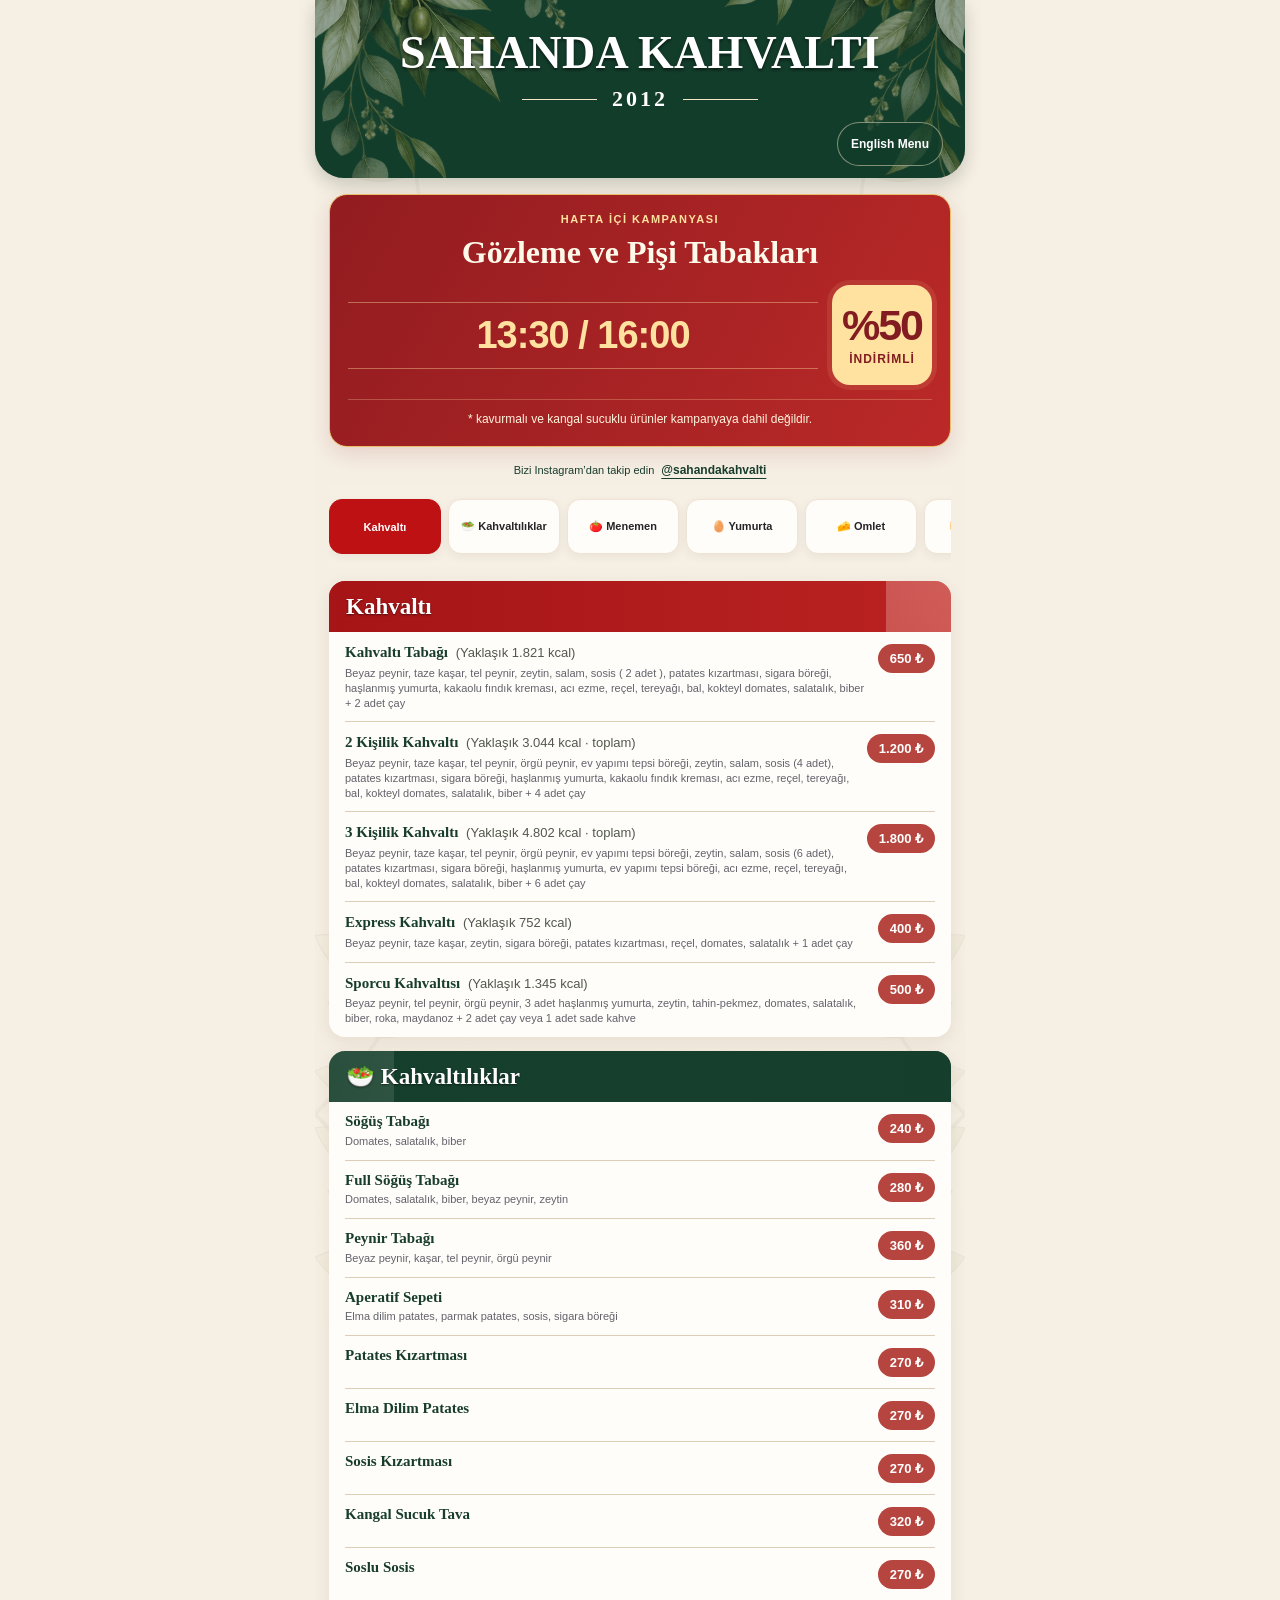
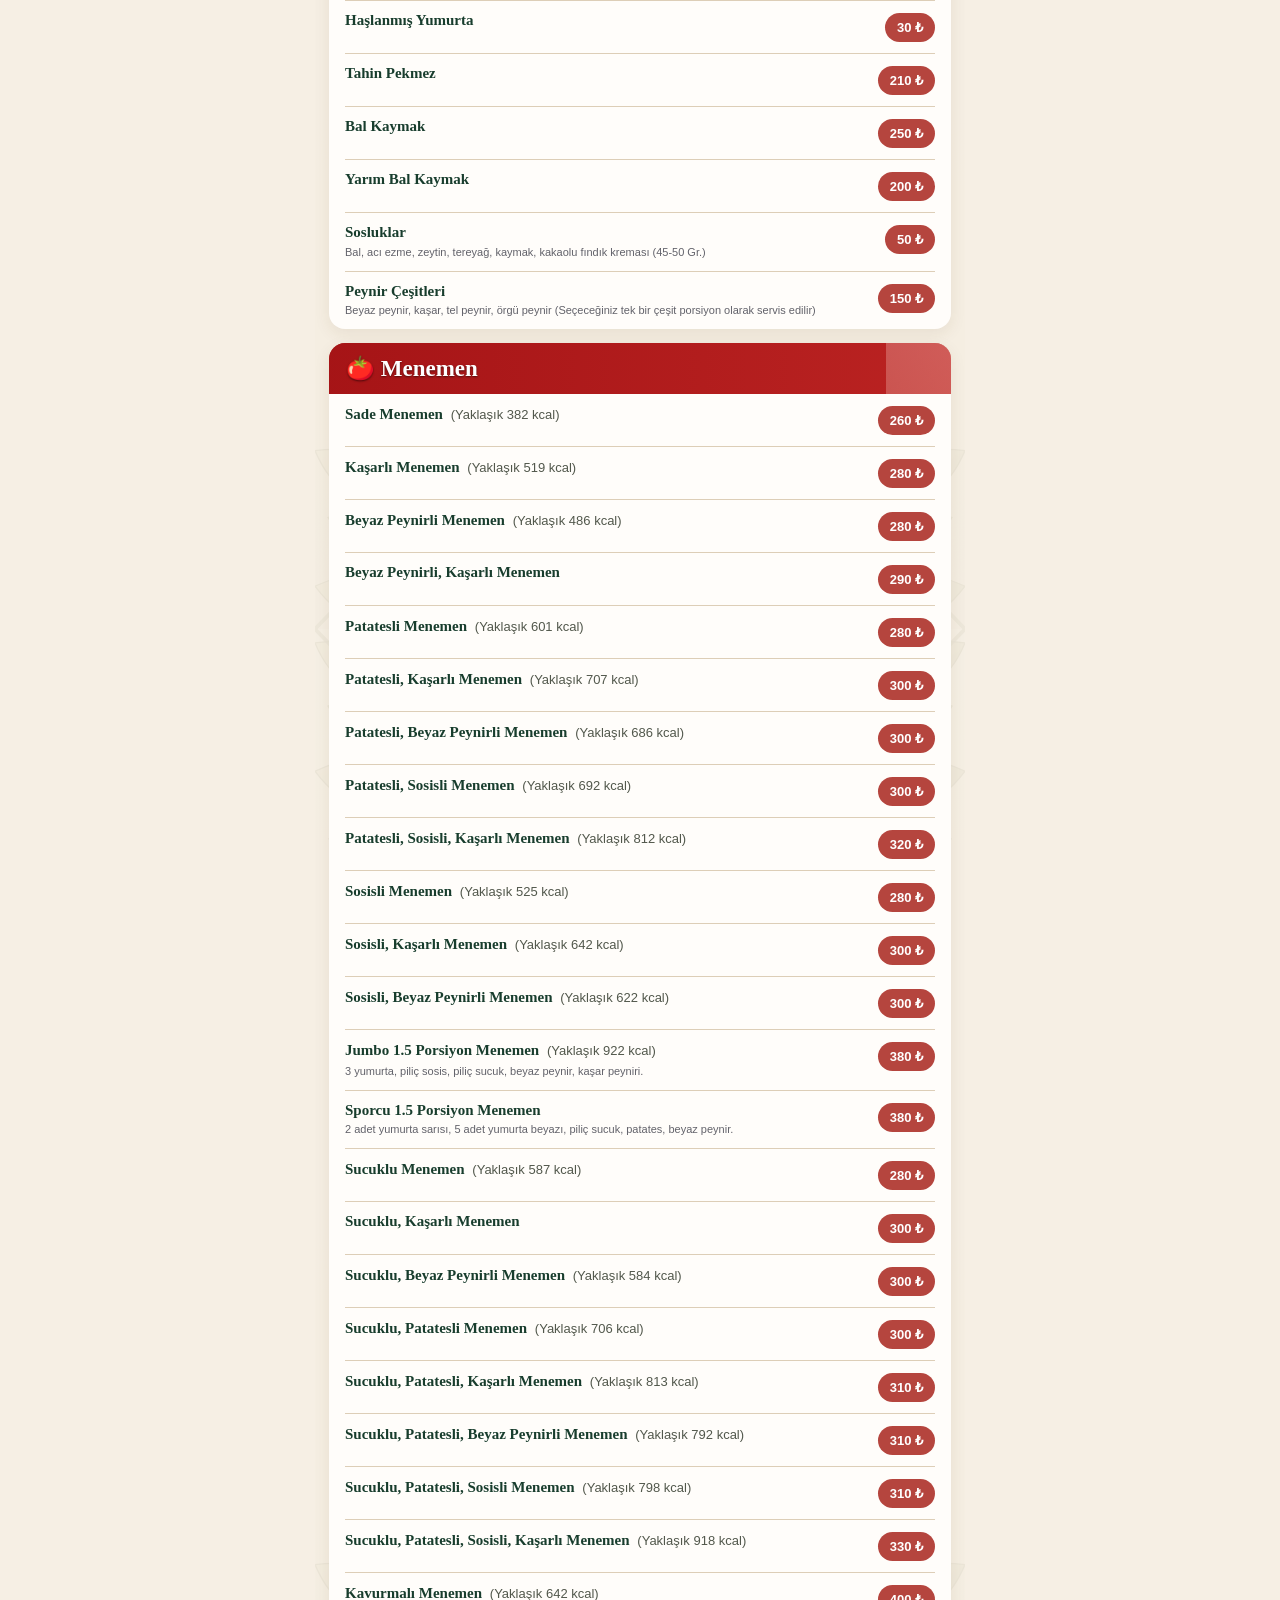
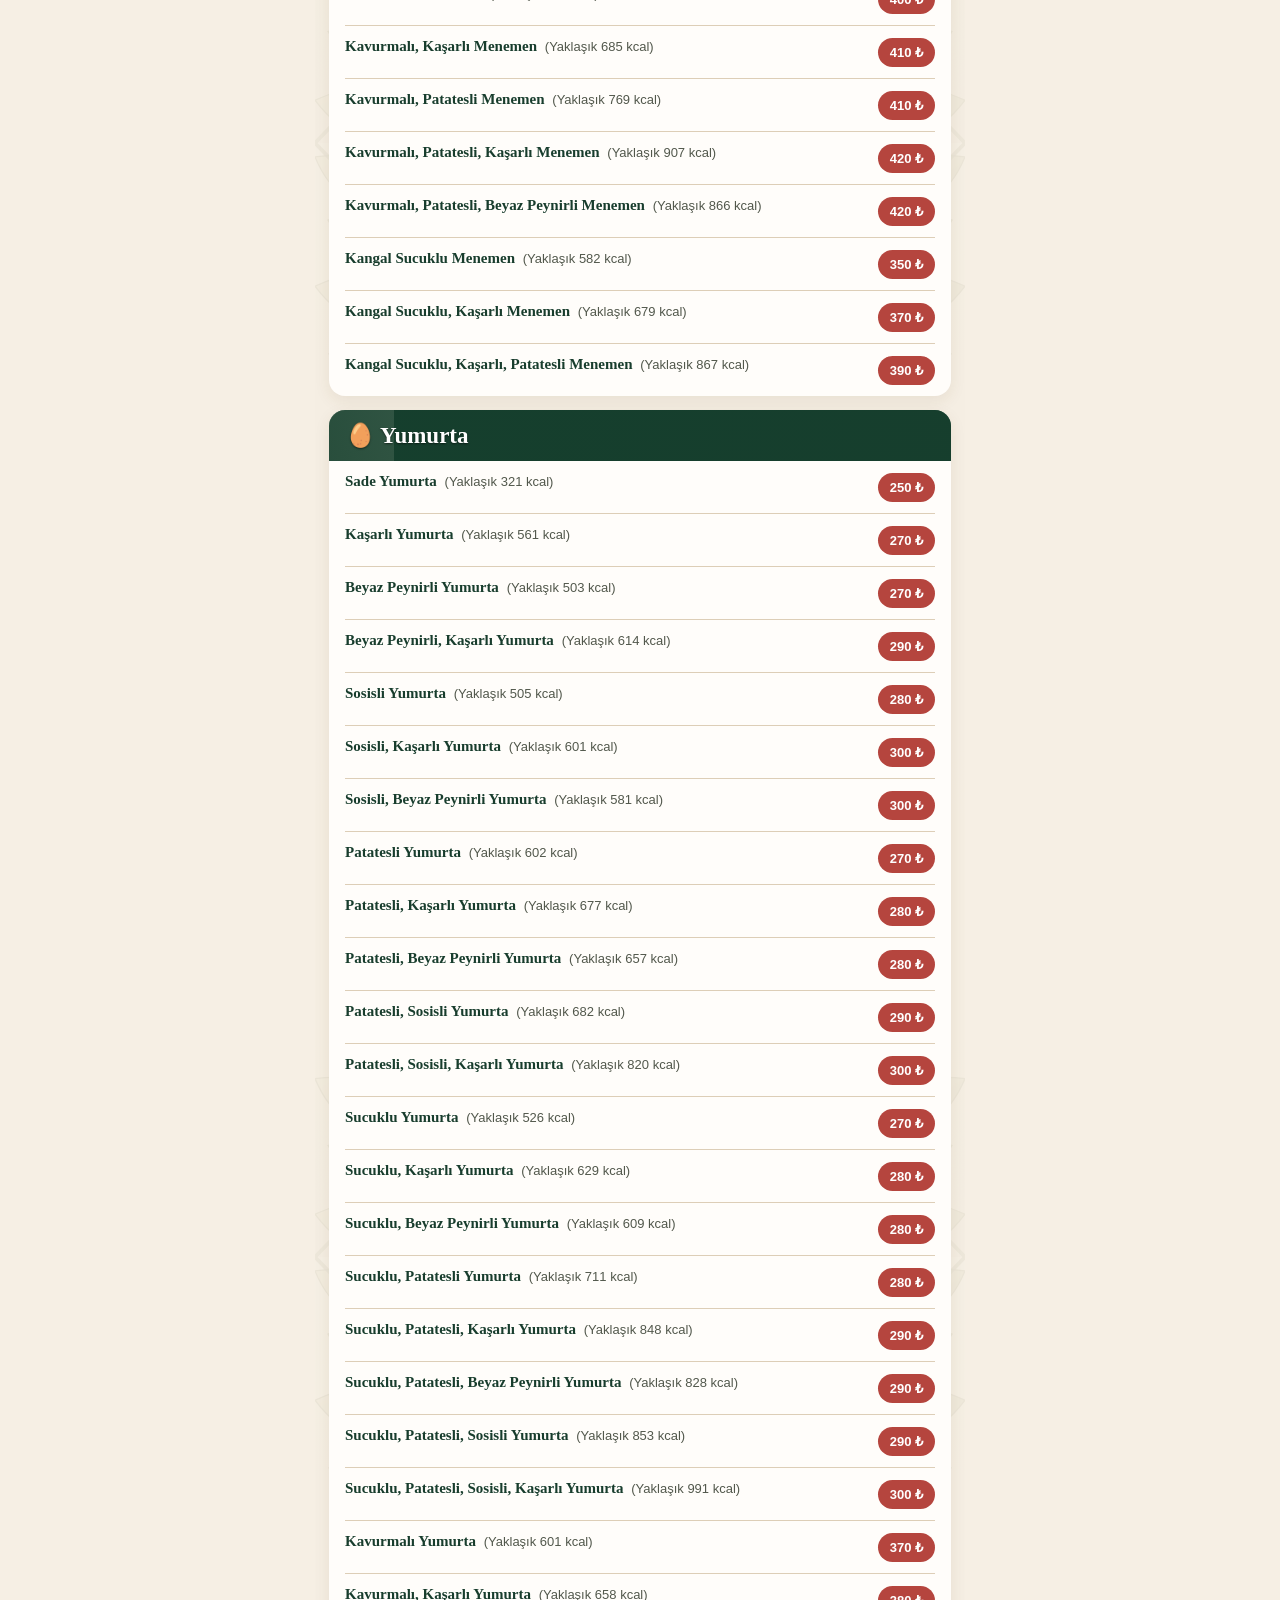
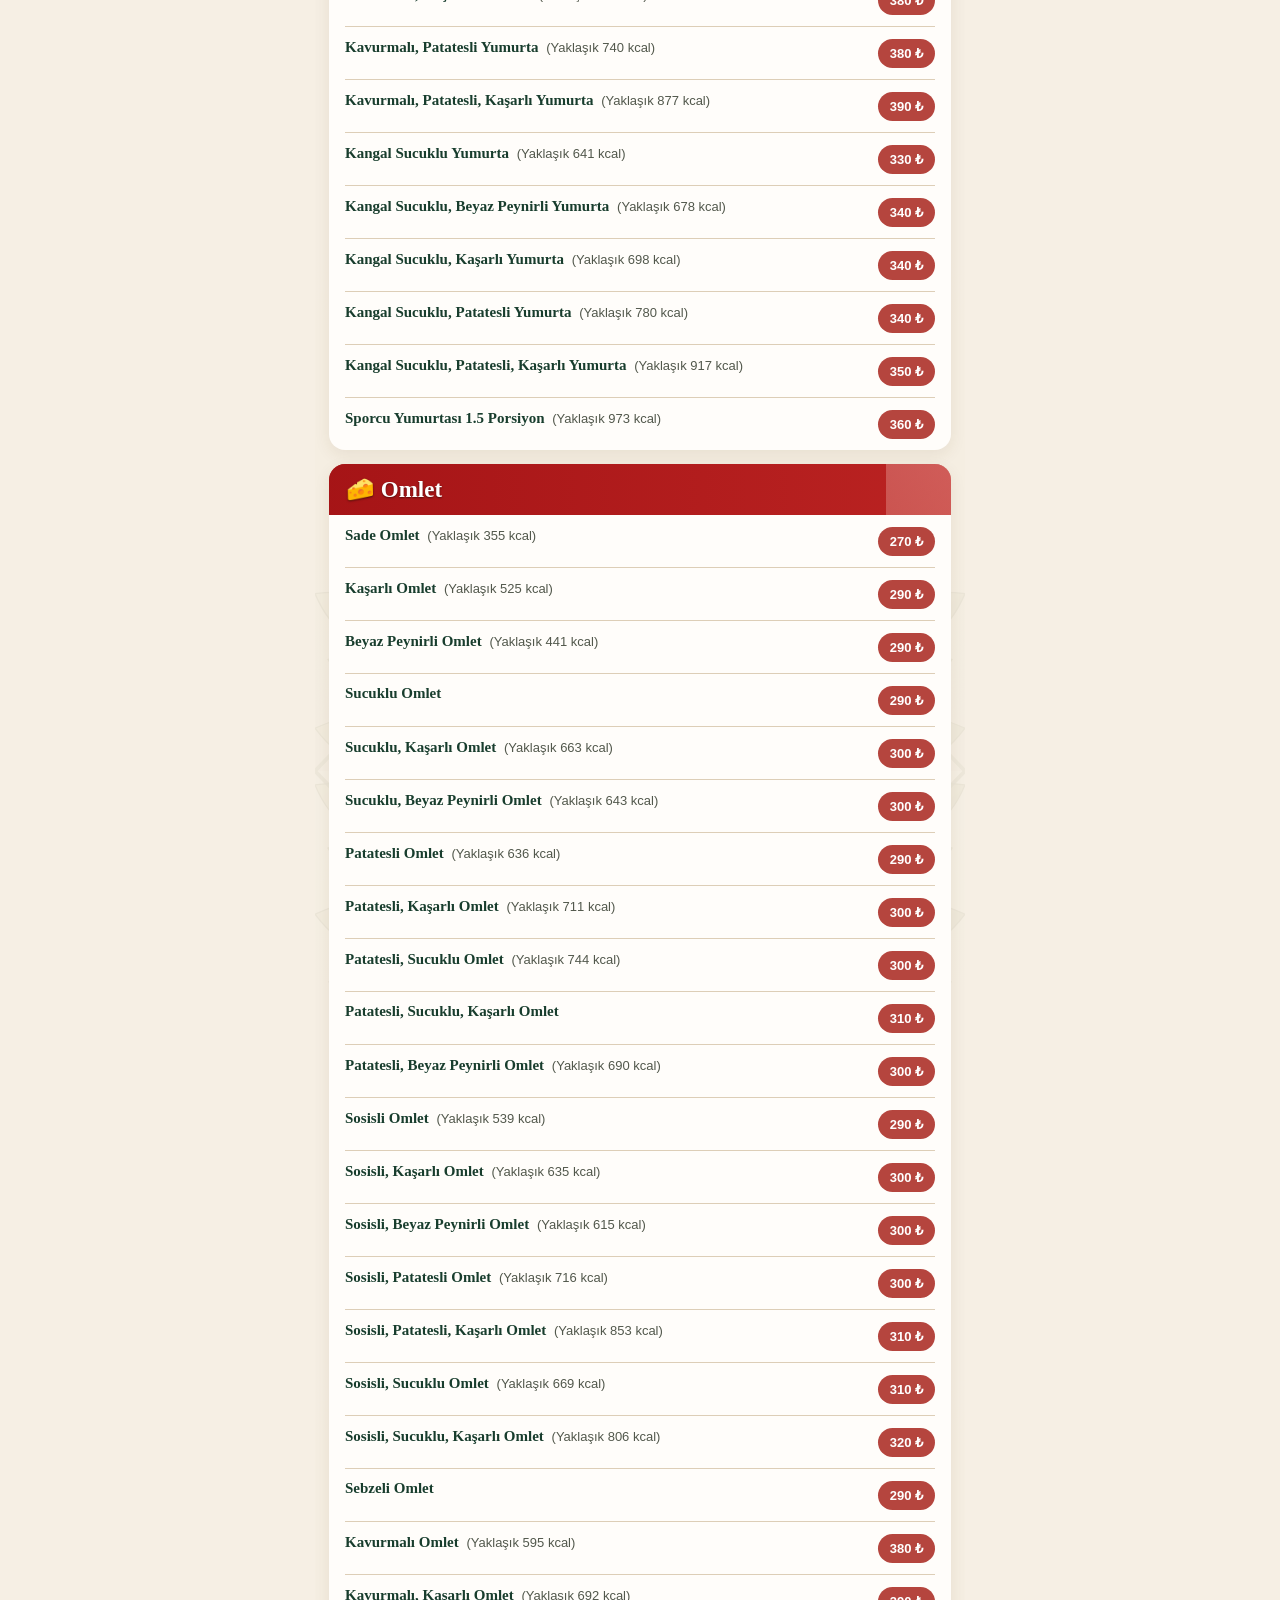
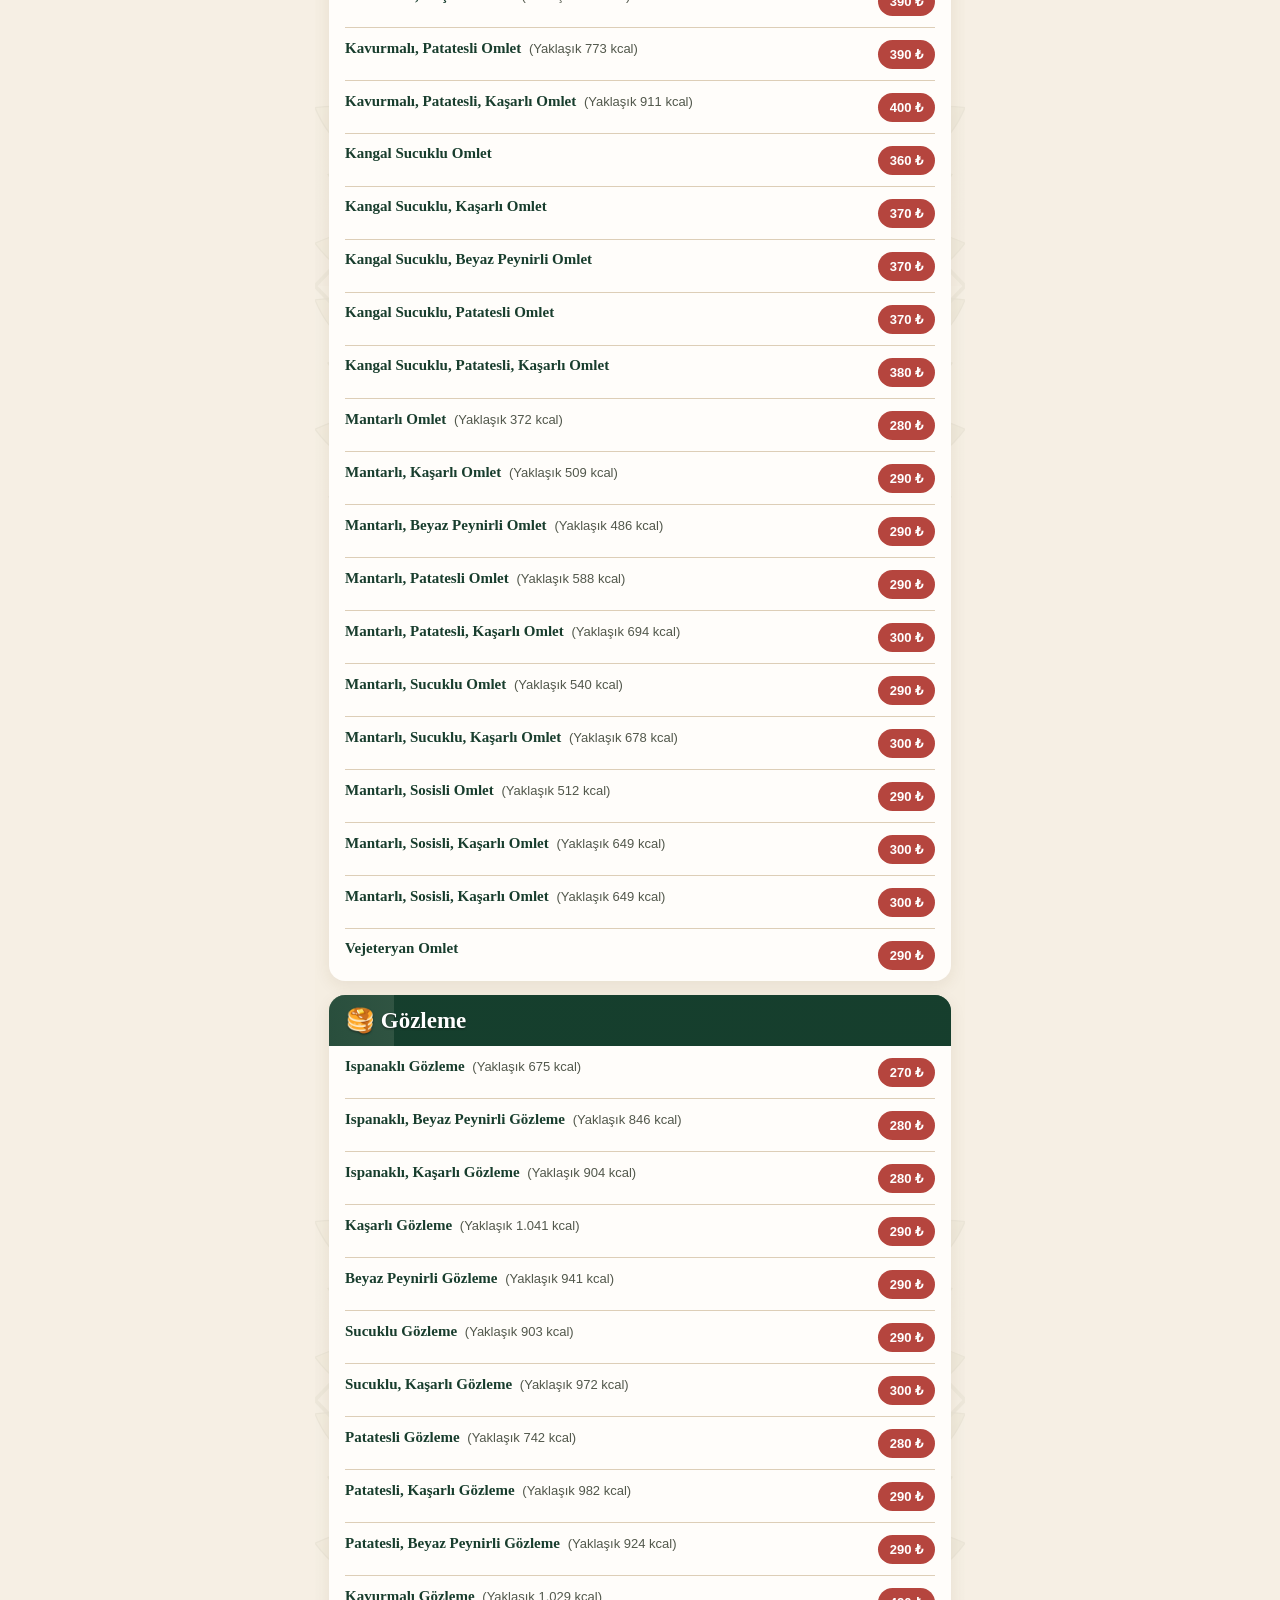
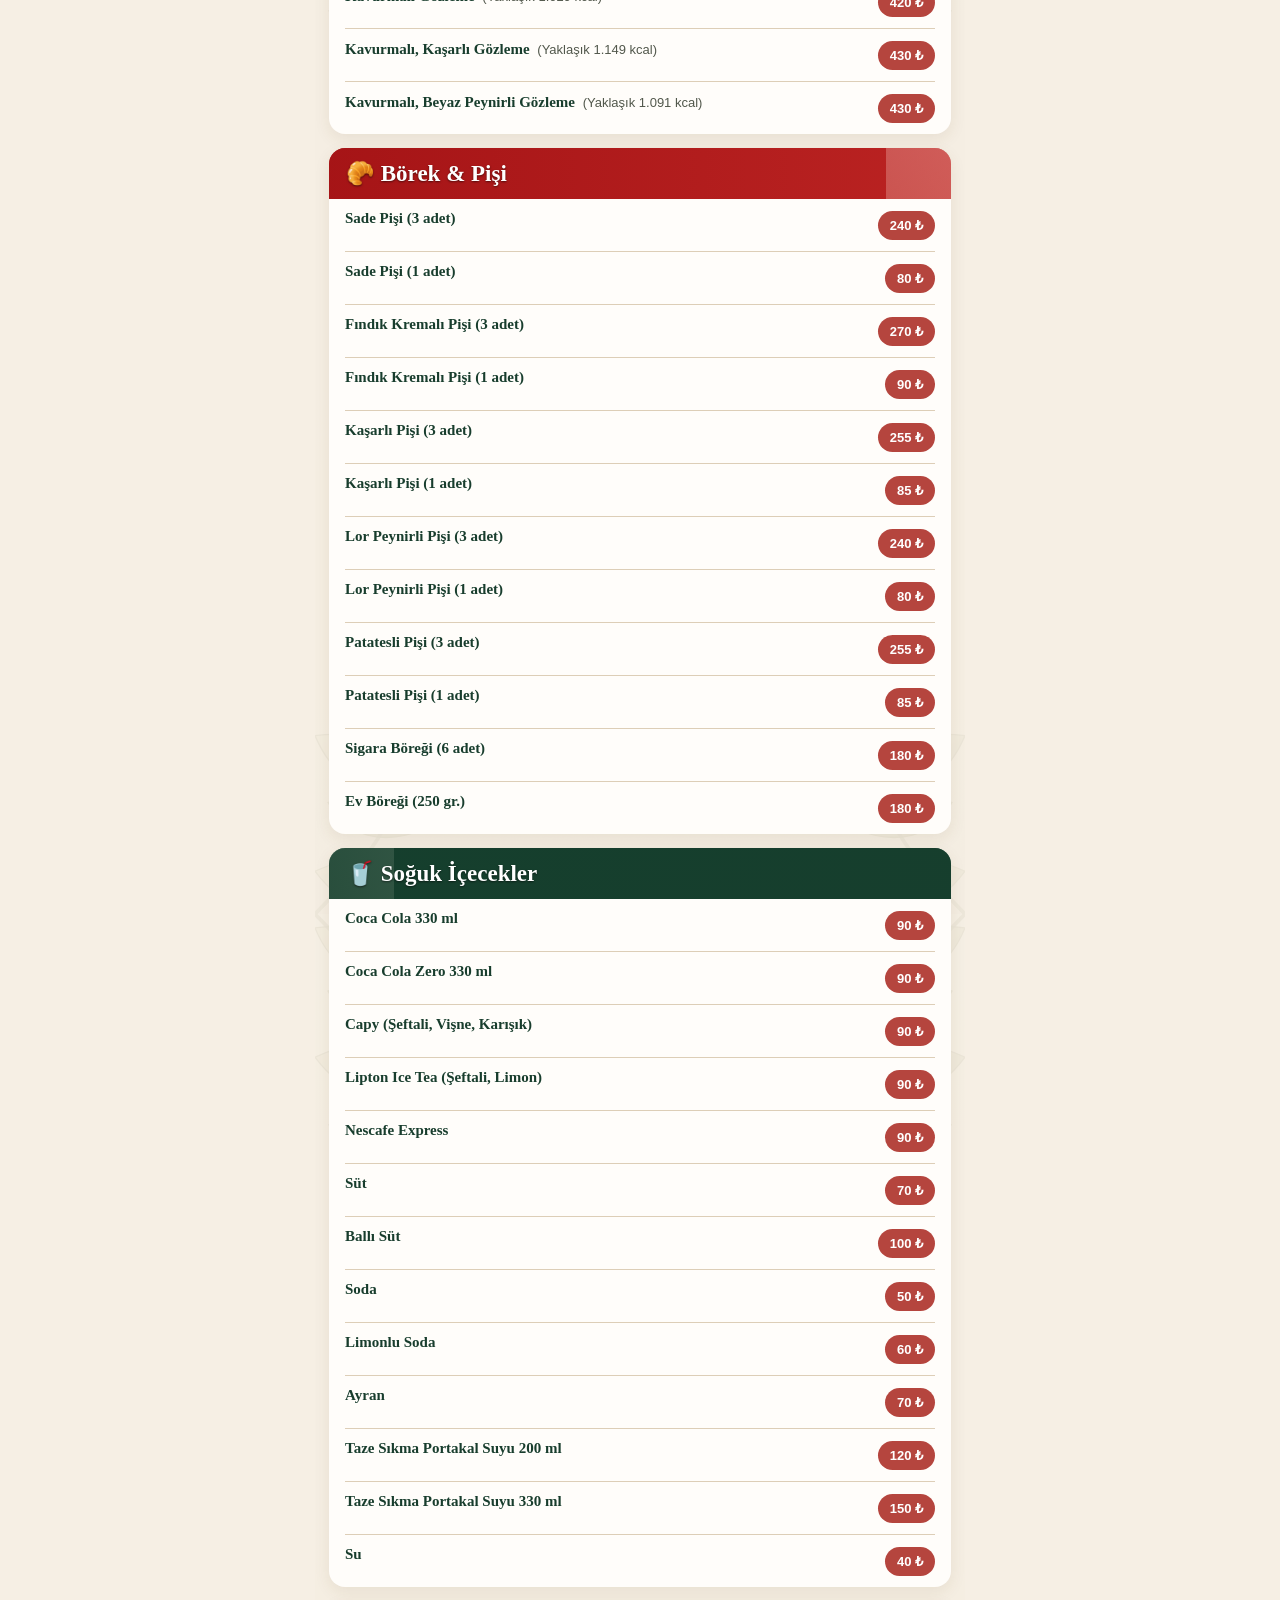
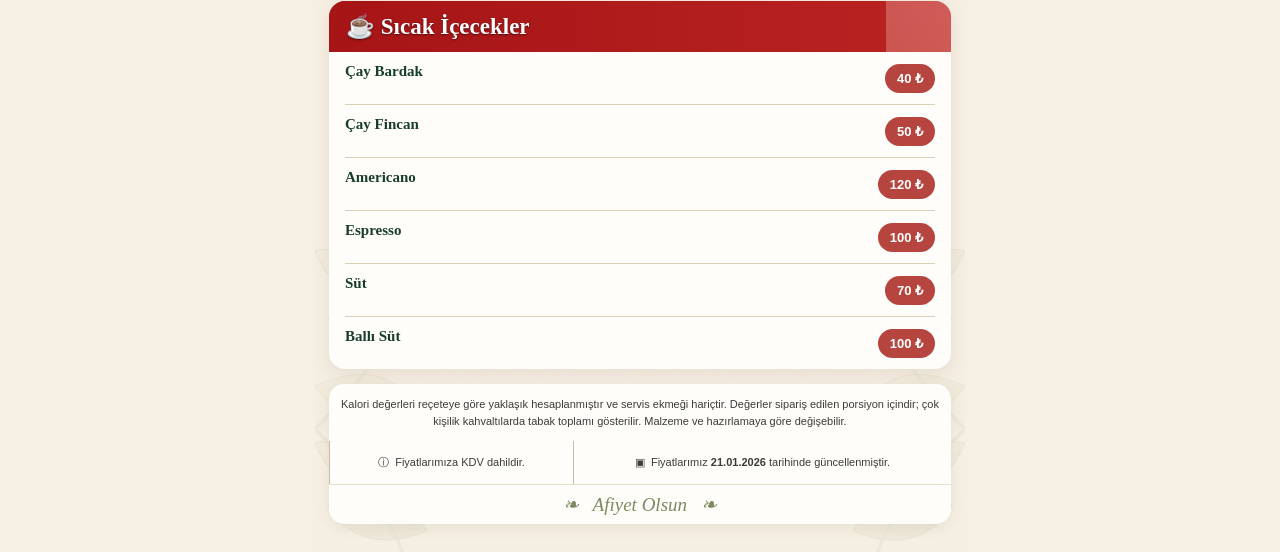
==== commit 8d9e6cb2: "Add approximate bread-free calories beside menu items" ====
--- a/index.html
+++ b/index.html
@@ -1,83 +1,89 @@
-<!doctype html>
-<html lang="tr">
-<head>
-  <meta charset="utf-8">
-  <meta name="viewport" content="width=device-width, initial-scale=1">
-  <title>SAHANDA KAHVALTI 2012 | Menü</title>
-  <meta name="description" content="SAHANDA KAHVALTI 2012 dijital menü">
-  <style>:root{--cream:#f6efe4;--paper:#fffdfa;--green:#153f2d;--red:#bd1113;--line:#e8dfd1;--ink:#252527}*{box-sizing:border-box}html{scroll-behavior:smooth}body{margin:0;color:var(--ink);font-family:Arial,sans-serif}.menu-page{background:var(--cream) url('botanical-frame.svg') center top/100% auto repeat-y}.menu-shell{max-width:650px;margin:auto;min-height:100vh;padding:0 14px 28px;background:#f6efe4e8}.menu-header{position:relative;overflow:hidden;margin:0 -14px;padding:30px 22px 26px;text-align:center;color:#fff;background:var(--green) url('botanical-frame.svg') center 19%/cover no-repeat;border-radius:0 0 29px 29px;box-shadow:0 7px 18px #17261933}.menu-header:after{content:'';position:absolute;inset:0;background:#123d2b80;z-index:0}.menu-header h1,.header-line{position:relative;z-index:1}.menu-header h1{margin:0;font:700 clamp(29px,7vw,46px)/1 Georgia,serif;letter-spacing:.2px;text-shadow:0 2px 3px #0008}.header-line{display:flex;gap:15px;justify-content:center;align-items:center;margin-top:10px;color:#f3e5c5;font:700 22px Georgia,serif;letter-spacing:3px}.header-line i{width:75px;height:1px;background:#f3e5c5}.category-nav{position:sticky;top:0;z-index:3;display:flex;gap:7px;overflow:auto;padding:13px 0;background:#f6efe4eF;backdrop-filter:blur(8px)}.category-nav a{display:flex;flex:0 0 112px;height:55px;flex-direction:column;gap:3px;align-items:center;justify-content:center;text-decoration:none;text-align:center;color:#252527;background:#fffdf9;border-radius:13px;border:1px solid #eee3d4;font-weight:700;font-size:11px;box-shadow:0 3px 8px #593b1612}.category-nav a[aria-current="location"]{background:#bd1113;color:#fff;border-color:#bd1113}.menu-category{overflow:hidden;margin:14px 0;border-radius:16px;background:#fffdfa;box-shadow:0 5px 16px #5a421916}.category-heading{position:relative;min-height:51px;display:flex;align-items:center;padding:11px 17px;color:#fff;background:var(--red) url('botanical-frame.svg') right center/auto 220% no-repeat}.menu-category:nth-of-type(even) .category-heading{background-color:var(--green);background-position:left center}.category-heading:after{content:'';position:absolute;inset:0;background:linear-gradient(90deg,#a40f12e6,#bd1113a8);z-index:0}.menu-category:nth-of-type(even) .category-heading:after{background:linear-gradient(90deg,#153f2de8,#153f2da1)}.category-heading h2{position:relative;z-index:1;margin:0;font:700 23px Georgia,serif;text-shadow:0 1px 2px #0008}.leaf{display:none}.items{padding:0 16px}.menu-item{display:grid;grid-template-columns:1fr auto;gap:12px;align-items:start;padding:11px 0;border-bottom:1px solid var(--line)}.menu-item:last-child{border:0}.menu-item h3{margin:0;font-size:15px;line-height:1.18}.menu-item p{margin:3px 0 0;color:#62626a;font-size:11px;line-height:1.35}.menu-item strong{margin-top:1px;white-space:nowrap;padding:7px 12px;border-radius:999px;background:var(--red);color:#fff;font-size:13px}footer{display:grid;grid-template-columns:1fr 1.55fr;position:relative;margin-top:15px;overflow:hidden;text-align:center;border-radius:15px;background:#fffdfa;box-shadow:0 4px 14px #5a421916}footer p{margin:0;padding:14px 9px;color:#3e3b39;font-size:11px;line-height:1.35}footer p+p{border-left:1px solid #c8bcaa}footer em{grid-column:1/-1;padding:8px;color:#7d8a60;font:italic 19px Georgia,serif;border-top:1px solid #e8dfd1}@media(max-width:480px){.menu-shell{padding:0 10px 25px}.menu-header{margin:0 -10px;padding:27px 12px 23px}.menu-header h1{font-size:30px}.category-nav{margin:0 -2px}.category-nav a{flex-basis:100px;height:52px}.menu-category{margin:12px 0}.category-heading h2{font-size:21px}.items{padding:0 14px}.menu-item{gap:8px;padding:10px 0}.menu-item h3{font-size:14px}.menu-item strong{font-size:12px;padding:7px 10px}footer{grid-template-columns:1fr}footer p+p{border-left:0;border-top:1px solid #c8bcaa}}
-
-:root{--cream:#f6efe2;--green:#183d2d;--red:#b5453e;--line:#ddceb7}*{box-sizing:border-box}body{margin:0;background:var(--cream);font-family:Arial,sans-serif;color:#292521}.admin-shell{max-width:920px;margin:auto;padding:26px 16px 56px}header a{color:var(--green);font-weight:bold;text-decoration:none}h1,h2,h3{font-family:Georgia,serif;color:var(--green)}h1{margin:13px 0 5px;font-size:36px}header p{margin-top:0;color:#655e55}.notice{background:#fff7e5;border-left:5px solid #c58331;padding:13px 15px;border-radius:8px;font-size:14px;line-height:1.5;margin:22px 0}.card,.category-card{background:#fffdf8;border:1px solid #ebdfcc;border-radius:14px;padding:17px;margin:16px 0;box-shadow:0 4px 12px #4f3e1b0c}.settings{display:grid;grid-template-columns:repeat(2,minmax(0,1fr));gap:12px}.settings h2{grid-column:1/-1;margin:0;font-size:22px}label{display:block;font-size:12px;font-weight:bold;color:#4a443c}input{display:block;width:100%;padding:9px;border:1px solid var(--line);border-radius:7px;margin-top:5px;font:inherit;background:#fff}.toolbar{display:flex;gap:8px;flex-wrap:wrap;margin:18px 0}button{border:1px solid #cfc0a8;border-radius:8px;background:#fffaf1;color:var(--green);font-weight:bold;padding:10px 13px;cursor:pointer}.primary{background:var(--green);color:#fff;border-color:var(--green)}.danger,.remove-item,.remove-category{color:#9b302b}.category-top{display:flex;gap:10px;align-items:flex-end}.category-top label{flex:1}.category-top .icon{max-width:72px}.category-actions{display:flex;gap:7px;margin:12px 0}.item-edit{display:flex;gap:12px;border-top:1px dashed var(--line);padding:12px 0}.fields{display:grid;grid-template-columns:2fr 100px;gap:9px;flex:1}.wide{grid-column:1/-1}.remove-item{align-self:center;border:0;background:none;padding:5px}.add-item{margin-top:4px}@media(max-width:600px){.settings{grid-template-columns:1fr}.fields{grid-template-columns:1fr}.item-edit{gap:4px}.category-top{align-items:flex-end}}
-
-body.admin-mode .menu-shell{display:none}body:not(.admin-mode) .admin-shell{display:none}</style>
-<style>
-/* Customer navigation and language controls. */
-.menu-header{padding-bottom:12px}
-.language-row{position:relative;z-index:1;display:flex;justify-content:flex-end;margin-top:10px}
-.language-toggle{min-height:44px;padding:8px 13px;border:1px solid #f3e5c580;border-radius:999px;background:#123d2bbd;color:#fff;font-size:12px}
-.instagram-panel{display:grid;justify-items:center;gap:3px;padding:13px 10px 8px;text-align:center;color:var(--green)}
-.instagram-panel p{margin:0;font-size:12px}
-.instagram-panel a{display:inline-flex;align-items:center;min-height:32px;color:var(--green);font-size:14px;font-weight:700;text-underline-offset:4px}
-.category-nav{max-width:100%;overscroll-behavior-x:contain}
-.category-nav a{padding:4px 7px}
-.menu-category{scroll-margin-top:calc(var(--nav-height,81px) + 10px)}
-.menu-item{grid-template-columns:minmax(0,1fr) auto}
-.menu-item h3,.menu-item p{overflow-wrap:anywhere}
-.language-toggle:focus-visible,.instagram-panel a:focus-visible,.category-nav a:focus-visible{outline:3px solid #c58331;outline-offset:2px}
-@media(max-width:480px){.menu-header{padding-bottom:10px}.menu-header h1{font-size:clamp(24px,7.4vw,30px)}.language-row{margin-top:8px}.category-nav a{font-size:11px}}
-@media(prefers-reduced-motion:reduce){html{scroll-behavior:auto}}
-</style>
-<style>
-/* Weekday offer: visible before category navigation. */
-.promo-banner{position:relative;isolation:isolate;overflow:hidden;display:grid;grid-template-columns:minmax(0,1fr) auto;align-items:center;gap:14px;margin:16px 0 0;padding:18px;border:1px solid #e8be6c;border-radius:18px;background:linear-gradient(120deg,#921c20,#bb2928);color:#fff9e9;box-shadow:0 7px 20px #8e201c22}
-.promo-banner:before{content:"";position:absolute;z-index:-1;inset:0;background:linear-gradient(110deg,transparent 25%,#ffffff20 45%,transparent 65%);transform:translateX(-110%);animation:promo-shine 2.4s ease-out 2}
-.promo-eyebrow{margin:0 0 8px;font-size:11px;font-weight:800;letter-spacing:1.5px;text-transform:uppercase;color:#ffe1a0}
-.promo-time{margin:0;padding:11px 8px;border-top:1px solid #ffe1a066;border-bottom:1px solid #ffe1a066;color:#ffe1a0;text-align:center;font-size:clamp(25px,7.3vw,38px);font-weight:900;letter-spacing:-1px;white-space:nowrap;font-variant-numeric:tabular-nums}
-.promo-copy{grid-column:1/-1;text-align:center}.promo-banner{text-align:center}.promo-banner h2{margin:0;color:#fff9e9;font:700 clamp(22px,6.4vw,32px)/1.2 Georgia,serif;text-wrap:balance}
-.promo-discount{display:grid;justify-items:center;align-content:center;width:100px;height:100px;border-radius:18px;background:#ffe1a0;color:#821c20;box-shadow:0 0 0 5px #ffe1a01a;transform:none}
-.promo-note{grid-column:1/-1;margin:0;padding-top:10px;border-top:1px solid #ffe1a044;color:#fff4dd;font-size:12px;line-height:1.5;text-align:center}
-.promo-discount strong{font:900 43px/1 Arial,sans-serif;letter-spacing:-2px}
-.promo-discount span{margin-top:5px;font-size:12px;font-weight:900;letter-spacing:1px}
-.instagram-panel{display:flex;flex-wrap:wrap;justify-content:center;align-items:center;gap:0 7px;padding:7px 2px 0}
-.instagram-panel p{font-size:11px}.instagram-panel a{font-size:12px}
-@keyframes promo-shine{to{transform:translateX(110%)}}
-@media(max-width:360px){.promo-banner{padding:15px 12px;gap:8px}.promo-discount{width:78px;height:86px}.promo-discount strong{font-size:36px}.promo-eyebrow{letter-spacing:1px;font-size:10px}}
-@media(prefers-reduced-motion:reduce){.promo-banner:before{animation:none}}
-</style>
-</head>
-<style>.menu-page .menu-header,.menu-page .menu-header h1,.menu-page .menu-header .header-line,.menu-page .category-heading h2{color:#fff!important}.menu-page .menu-header h1{font-family:Georgia,serif!important;text-shadow:0 2px 3px #0008!important}.menu-page .category-heading h2{font-family:Georgia,serif!important}.menu-page .category-heading{color:#fff!important}</style>
-<style>.menu-page{background:#f6efe4 url('botanical-frame.svg') center top/650px auto repeat-y!important}.menu-shell{background:#f6efe4e8!important}.menu-header{background:#153f2d url('botanical-frame.png') center 13%/cover no-repeat!important}.menu-header:after{background:#123d2b70!important}</style><body class="menu-page">
-  <main class="menu-shell">
-    <header class="menu-header">
-      <h1>SAHANDA KAHVALTI</h1>
-      <div class="header-line" aria-hidden="true"><i></i><b>2012</b><i></i></div>
-      <div class="language-row"><button class="language-toggle" id="language-toggle" type="button" lang="en">English Menu</button></div>
-    </header>
-    <aside class="promo-banner" aria-labelledby="promo-title">
-      <div class="promo-copy">
-        <p class="promo-eyebrow" id="promo-eyebrow">Hafta içi kampanyası</p>
-        <h2 id="promo-title">Gözleme ve Pişi Tabakları</h2>
-      </div>
-      <p class="promo-time">13:30 / 16:00</p>
-      <div class="promo-discount"><strong id="promo-percent">%50</strong><span id="promo-label">İNDİRİMLİ</span></div>
-      <p class="promo-note" id="promo-note">* kavurmalı ve kangal sucuklu ürünler kampanyaya dahil değildir.</p>
-    </aside>
-    <aside class="instagram-panel"><p id="instagram-callout">Bizi Instagram’dan takip edin</p><a href="https://www.instagram.com/sahandakahvalti/" target="_blank" rel="noopener noreferrer">@sahandakahvalti</a></aside>
-    <nav class="category-nav" id="category-nav" aria-label="Menü kategorileri"></nav>
-    <div id="menu-content"></div>
-    <footer id="menu-footer"></footer>
-  </main>
-  <script src="menu-data.js?v=6b6350dd"></script><script>document.body.classList.toggle("admin-mode",new URLSearchParams(location.search).has("yonetim"));</script><script src="menu-en.js?v=20260929"></script>
-  <script src="menu.js?v=20261020"></script>
-
-  <main class="admin-shell">
-    <header><a href="index.html">← Menüye dön</a><h1>Menü Yönetimi</h1><p>Değişikliklerini burada yap, sonra tek dosya olarak indir.</p></header>
-    <section class="notice"><b>Önemli:</b> Bu ekran değişiklikleri yalnızca bu bilgisayarda saklar. İşin bittiğinde “Veriyi indir” ile oluşan <code>menu-data.js</code> dosyasını GitHub’daki aynı dosyanın yerine koyarak QR menünü güncellersin.</section>
-    <section class="settings card"><h2>Genel bilgiler</h2><label>Marka adı<input id="brand" type="text"></label><label>Kuruluş yılı<input id="year" type="text"></label><label>Fiyat güncelleme tarihi<input id="updatedAt" type="text" placeholder="gg.aa.yyyy"></label><label>KDV notu<input id="taxNote" type="text"></label></section>
-    <div class="toolbar"><button class="primary" id="add-category">+ Yeni kategori</button><button id="download">↓ Veriyi indir</button><button id="preview">Menüyü önizle ↗</button><button class="danger" id="reset">Baştaki veriye dön</button></div>
-    <div id="categories"></div>
-  </main>
-  <template id="item-template"><article class="item-edit"><div class="fields"><label>Ürün adı<input class="item-name" type="text"></label><label>Fiyat (₺)<input class="item-price" type="number" min="0" step="1"></label><label class="wide">Açıklama (isteğe bağlı)<input class="item-description" type="text"></label></div><button class="remove-item" title="Ürünü sil">Sil</button></article></template>
-  <script src="admin.js?v=712cf476"></script>
-<script>document.querySelectorAll('.menu-header h1,.menu-header .header-line,.category-heading h2').forEach(e=>e.style.setProperty('color','#fff','important'));</script></body>
-</html>
+<!doctype html>
+<html lang="tr">
+<head>
+  <meta charset="utf-8">
+  <meta name="viewport" content="width=device-width, initial-scale=1">
+  <title>SAHANDA KAHVALTI 2012 | Menü</title>
+  <meta name="description" content="SAHANDA KAHVALTI 2012 dijital menü">
+  <style>:root{--cream:#f6efe4;--paper:#fffdfa;--green:#153f2d;--red:#bd1113;--line:#e8dfd1;--ink:#252527}*{box-sizing:border-box}html{scroll-behavior:smooth}body{margin:0;color:var(--ink);font-family:Arial,sans-serif}.menu-page{background:var(--cream) url('botanical-frame.svg') center top/100% auto repeat-y}.menu-shell{max-width:650px;margin:auto;min-height:100vh;padding:0 14px 28px;background:#f6efe4e8}.menu-header{position:relative;overflow:hidden;margin:0 -14px;padding:30px 22px 26px;text-align:center;color:#fff;background:var(--green) url('botanical-frame.svg') center 19%/cover no-repeat;border-radius:0 0 29px 29px;box-shadow:0 7px 18px #17261933}.menu-header:after{content:'';position:absolute;inset:0;background:#123d2b80;z-index:0}.menu-header h1,.header-line{position:relative;z-index:1}.menu-header h1{margin:0;font:700 clamp(29px,7vw,46px)/1 Georgia,serif;letter-spacing:.2px;text-shadow:0 2px 3px #0008}.header-line{display:flex;gap:15px;justify-content:center;align-items:center;margin-top:10px;color:#f3e5c5;font:700 22px Georgia,serif;letter-spacing:3px}.header-line i{width:75px;height:1px;background:#f3e5c5}.category-nav{position:sticky;top:0;z-index:3;display:flex;gap:7px;overflow:auto;padding:13px 0;background:#f6efe4eF;backdrop-filter:blur(8px)}.category-nav a{display:flex;flex:0 0 112px;height:55px;flex-direction:column;gap:3px;align-items:center;justify-content:center;text-decoration:none;text-align:center;color:#252527;background:#fffdf9;border-radius:13px;border:1px solid #eee3d4;font-weight:700;font-size:11px;box-shadow:0 3px 8px #593b1612}.category-nav a[aria-current="location"]{background:#bd1113;color:#fff;border-color:#bd1113}.menu-category{overflow:hidden;margin:14px 0;border-radius:16px;background:#fffdfa;box-shadow:0 5px 16px #5a421916}.category-heading{position:relative;min-height:51px;display:flex;align-items:center;padding:11px 17px;color:#fff;background:var(--red) url('botanical-frame.svg') right center/auto 220% no-repeat}.menu-category:nth-of-type(even) .category-heading{background-color:var(--green);background-position:left center}.category-heading:after{content:'';position:absolute;inset:0;background:linear-gradient(90deg,#a40f12e6,#bd1113a8);z-index:0}.menu-category:nth-of-type(even) .category-heading:after{background:linear-gradient(90deg,#153f2de8,#153f2da1)}.category-heading h2{position:relative;z-index:1;margin:0;font:700 23px Georgia,serif;text-shadow:0 1px 2px #0008}.leaf{display:none}.items{padding:0 16px}.menu-item{display:grid;grid-template-columns:1fr auto;gap:12px;align-items:start;padding:11px 0;border-bottom:1px solid var(--line)}.menu-item:last-child{border:0}.menu-item h3{margin:0;font-size:15px;line-height:1.18}.menu-item p{margin:3px 0 0;color:#62626a;font-size:11px;line-height:1.35}.menu-item strong{margin-top:1px;white-space:nowrap;padding:7px 12px;border-radius:999px;background:var(--red);color:#fff;font-size:13px}footer{display:grid;grid-template-columns:1fr 1.55fr;position:relative;margin-top:15px;overflow:hidden;text-align:center;border-radius:15px;background:#fffdfa;box-shadow:0 4px 14px #5a421916}footer p{margin:0;padding:14px 9px;color:#3e3b39;font-size:11px;line-height:1.35}footer p+p{border-left:1px solid #c8bcaa}footer em{grid-column:1/-1;padding:8px;color:#7d8a60;font:italic 19px Georgia,serif;border-top:1px solid #e8dfd1}@media(max-width:480px){.menu-shell{padding:0 10px 25px}.menu-header{margin:0 -10px;padding:27px 12px 23px}.menu-header h1{font-size:30px}.category-nav{margin:0 -2px}.category-nav a{flex-basis:100px;height:52px}.menu-category{margin:12px 0}.category-heading h2{font-size:21px}.items{padding:0 14px}.menu-item{gap:8px;padding:10px 0}.menu-item h3{font-size:14px}.menu-item strong{font-size:12px;padding:7px 10px}footer{grid-template-columns:1fr}footer p+p{border-left:0;border-top:1px solid #c8bcaa}}
+
+:root{--cream:#f6efe2;--green:#183d2d;--red:#b5453e;--line:#ddceb7}*{box-sizing:border-box}body{margin:0;background:var(--cream);font-family:Arial,sans-serif;color:#292521}.admin-shell{max-width:920px;margin:auto;padding:26px 16px 56px}header a{color:var(--green);font-weight:bold;text-decoration:none}h1,h2,h3{font-family:Georgia,serif;color:var(--green)}h1{margin:13px 0 5px;font-size:36px}header p{margin-top:0;color:#655e55}.notice{background:#fff7e5;border-left:5px solid #c58331;padding:13px 15px;border-radius:8px;font-size:14px;line-height:1.5;margin:22px 0}.card,.category-card{background:#fffdf8;border:1px solid #ebdfcc;border-radius:14px;padding:17px;margin:16px 0;box-shadow:0 4px 12px #4f3e1b0c}.settings{display:grid;grid-template-columns:repeat(2,minmax(0,1fr));gap:12px}.settings h2{grid-column:1/-1;margin:0;font-size:22px}label{display:block;font-size:12px;font-weight:bold;color:#4a443c}input{display:block;width:100%;padding:9px;border:1px solid var(--line);border-radius:7px;margin-top:5px;font:inherit;background:#fff}.toolbar{display:flex;gap:8px;flex-wrap:wrap;margin:18px 0}button{border:1px solid #cfc0a8;border-radius:8px;background:#fffaf1;color:var(--green);font-weight:bold;padding:10px 13px;cursor:pointer}.primary{background:var(--green);color:#fff;border-color:var(--green)}.danger,.remove-item,.remove-category{color:#9b302b}.category-top{display:flex;gap:10px;align-items:flex-end}.category-top label{flex:1}.category-top .icon{max-width:72px}.category-actions{display:flex;gap:7px;margin:12px 0}.item-edit{display:flex;gap:12px;border-top:1px dashed var(--line);padding:12px 0}.fields{display:grid;grid-template-columns:2fr 100px;gap:9px;flex:1}.wide{grid-column:1/-1}.remove-item{align-self:center;border:0;background:none;padding:5px}.add-item{margin-top:4px}@media(max-width:600px){.settings{grid-template-columns:1fr}.fields{grid-template-columns:1fr}.item-edit{gap:4px}.category-top{align-items:flex-end}}
+
+body.admin-mode .menu-shell{display:none}body:not(.admin-mode) .admin-shell{display:none}</style>
+<style>
+/* Customer navigation and language controls. */
+.menu-header{padding-bottom:12px}
+.language-row{position:relative;z-index:1;display:flex;justify-content:flex-end;margin-top:10px}
+.language-toggle{min-height:44px;padding:8px 13px;border:1px solid #f3e5c580;border-radius:999px;background:#123d2bbd;color:#fff;font-size:12px}
+.instagram-panel{display:grid;justify-items:center;gap:3px;padding:13px 10px 8px;text-align:center;color:var(--green)}
+.instagram-panel p{margin:0;font-size:12px}
+.instagram-panel a{display:inline-flex;align-items:center;min-height:32px;color:var(--green);font-size:14px;font-weight:700;text-underline-offset:4px}
+.category-nav{max-width:100%;overscroll-behavior-x:contain}
+.category-nav a{padding:4px 7px}
+.menu-category{scroll-margin-top:calc(var(--nav-height,81px) + 10px)}
+.menu-item{grid-template-columns:minmax(0,1fr) auto}
+.menu-item h3,.menu-item p{overflow-wrap:anywhere}
+.language-toggle:focus-visible,.instagram-panel a:focus-visible,.category-nav a:focus-visible{outline:3px solid #c58331;outline-offset:2px}
+@media(max-width:480px){.menu-header{padding-bottom:10px}.menu-header h1{font-size:clamp(24px,7.4vw,30px)}.language-row{margin-top:8px}.category-nav a{font-size:11px}}
+@media(prefers-reduced-motion:reduce){html{scroll-behavior:auto}}
+</style>
+<style>
+/* Weekday offer: visible before category navigation. */
+.promo-banner{position:relative;isolation:isolate;overflow:hidden;display:grid;grid-template-columns:minmax(0,1fr) auto;align-items:center;gap:14px;margin:16px 0 0;padding:18px;border:1px solid #e8be6c;border-radius:18px;background:linear-gradient(120deg,#921c20,#bb2928);color:#fff9e9;box-shadow:0 7px 20px #8e201c22}
+.promo-banner:before{content:"";position:absolute;z-index:-1;inset:0;background:linear-gradient(110deg,transparent 25%,#ffffff20 45%,transparent 65%);transform:translateX(-110%);animation:promo-shine 2.4s ease-out 2}
+.promo-eyebrow{margin:0 0 8px;font-size:11px;font-weight:800;letter-spacing:1.5px;text-transform:uppercase;color:#ffe1a0}
+.promo-time{margin:0;padding:11px 8px;border-top:1px solid #ffe1a066;border-bottom:1px solid #ffe1a066;color:#ffe1a0;text-align:center;font-size:clamp(25px,7.3vw,38px);font-weight:900;letter-spacing:-1px;white-space:nowrap;font-variant-numeric:tabular-nums}
+.promo-copy{grid-column:1/-1;text-align:center}.promo-banner{text-align:center}.promo-banner h2{margin:0;color:#fff9e9;font:700 clamp(22px,6.4vw,32px)/1.2 Georgia,serif;text-wrap:balance}
+.promo-discount{display:grid;justify-items:center;align-content:center;width:100px;height:100px;border-radius:18px;background:#ffe1a0;color:#821c20;box-shadow:0 0 0 5px #ffe1a01a;transform:none}
+.promo-note{grid-column:1/-1;margin:0;padding-top:10px;border-top:1px solid #ffe1a044;color:#fff4dd;font-size:12px;line-height:1.5;text-align:center}
+.promo-discount strong{font:900 43px/1 Arial,sans-serif;letter-spacing:-2px}
+.promo-discount span{margin-top:5px;font-size:12px;font-weight:900;letter-spacing:1px}
+.instagram-panel{display:flex;flex-wrap:wrap;justify-content:center;align-items:center;gap:0 7px;padding:7px 2px 0}
+.instagram-panel p{font-size:11px}.instagram-panel a{font-size:12px}
+@keyframes promo-shine{to{transform:translateX(110%)}}
+@media(max-width:360px){.promo-banner{padding:15px 12px;gap:8px}.promo-discount{width:78px;height:86px}.promo-discount strong{font-size:36px}.promo-eyebrow{letter-spacing:1px;font-size:10px}}
+@media(prefers-reduced-motion:reduce){.promo-banner:before{animation:none}}
+</style>
+<style>
+.item-calories{display:inline-block;font-family:Arial,sans-serif;font-size:13px;font-weight:500;line-height:1.5;color:#52584c;vertical-align:baseline;margin-left:4px}
+#menu-footer .calorie-note{grid-column:1/-1;border:0;padding:12px 8px;font-size:11px;line-height:1.5}
+</style>
+</head>
+<style>.menu-page .menu-header,.menu-page .menu-header h1,.menu-page .menu-header .header-line,.menu-page .category-heading h2{color:#fff!important}.menu-page .menu-header h1{font-family:Georgia,serif!important;text-shadow:0 2px 3px #0008!important}.menu-page .category-heading h2{font-family:Georgia,serif!important}.menu-page .category-heading{color:#fff!important}</style>
+<style>.menu-page{background:#f6efe4 url('botanical-frame.svg') center top/650px auto repeat-y!important}.menu-shell{background:#f6efe4e8!important}.menu-header{background:#153f2d url('botanical-frame.png') center 13%/cover no-repeat!important}.menu-header:after{background:#123d2b70!important}</style><body class="menu-page">
+  <main class="menu-shell">
+    <header class="menu-header">
+      <h1>SAHANDA KAHVALTI</h1>
+      <div class="header-line" aria-hidden="true"><i></i><b>2012</b><i></i></div>
+      <div class="language-row"><button class="language-toggle" id="language-toggle" type="button" lang="en">English Menu</button></div>
+    </header>
+    <aside class="promo-banner" aria-labelledby="promo-title">
+      <div class="promo-copy">
+        <p class="promo-eyebrow" id="promo-eyebrow">Hafta içi kampanyası</p>
+        <h2 id="promo-title">Gözleme ve Pişi Tabakları</h2>
+      </div>
+      <p class="promo-time">13:30 / 16:00</p>
+      <div class="promo-discount"><strong id="promo-percent">%50</strong><span id="promo-label">İNDİRİMLİ</span></div>
+      <p class="promo-note" id="promo-note">* kavurmalı ve kangal sucuklu ürünler kampanyaya dahil değildir.</p>
+    </aside>
+    <aside class="instagram-panel"><p id="instagram-callout">Bizi Instagram’dan takip edin</p><a href="https://www.instagram.com/sahandakahvalti/" target="_blank" rel="noopener noreferrer">@sahandakahvalti</a></aside>
+    <nav class="category-nav" id="category-nav" aria-label="Menü kategorileri"></nav>
+    <div id="menu-content"></div>
+    <footer id="menu-footer"></footer>
+  </main>
+  <script src="menu-data.js?v=6b6350dd"></script><script>document.body.classList.toggle("admin-mode",new URLSearchParams(location.search).has("yonetim"));</script><script src="menu-en.js?v=20260929"></script>
+  <script src="menu-calories.js?v=20261021"></script>
+  <script src="menu.js?v=20261021-calories"></script>
+
+  <main class="admin-shell">
+    <header><a href="index.html">← Menüye dön</a><h1>Menü Yönetimi</h1><p>Değişikliklerini burada yap, sonra tek dosya olarak indir.</p></header>
+    <section class="notice"><b>Önemli:</b> Bu ekran değişiklikleri yalnızca bu bilgisayarda saklar. İşin bittiğinde “Veriyi indir” ile oluşan <code>menu-data.js</code> dosyasını GitHub’daki aynı dosyanın yerine koyarak QR menünü güncellersin.</section>
+    <section class="settings card"><h2>Genel bilgiler</h2><label>Marka adı<input id="brand" type="text"></label><label>Kuruluş yılı<input id="year" type="text"></label><label>Fiyat güncelleme tarihi<input id="updatedAt" type="text" placeholder="gg.aa.yyyy"></label><label>KDV notu<input id="taxNote" type="text"></label></section>
+    <div class="toolbar"><button class="primary" id="add-category">+ Yeni kategori</button><button id="download">↓ Veriyi indir</button><button id="preview">Menüyü önizle ↗</button><button class="danger" id="reset">Baştaki veriye dön</button></div>
+    <div id="categories"></div>
+  </main>
+  <template id="item-template"><article class="item-edit"><div class="fields"><label>Ürün adı<input class="item-name" type="text"></label><label>Fiyat (₺)<input class="item-price" type="number" min="0" step="1"></label><label class="wide">Açıklama (isteğe bağlı)<input class="item-description" type="text"></label></div><button class="remove-item" title="Ürünü sil">Sil</button></article></template>
+  <script src="admin.js?v=712cf476"></script>
+<script>document.querySelectorAll('.menu-header h1,.menu-header .header-line,.category-heading h2').forEach(e=>e.style.setProperty('color','#fff','important'));</script></body>
+</html>
+
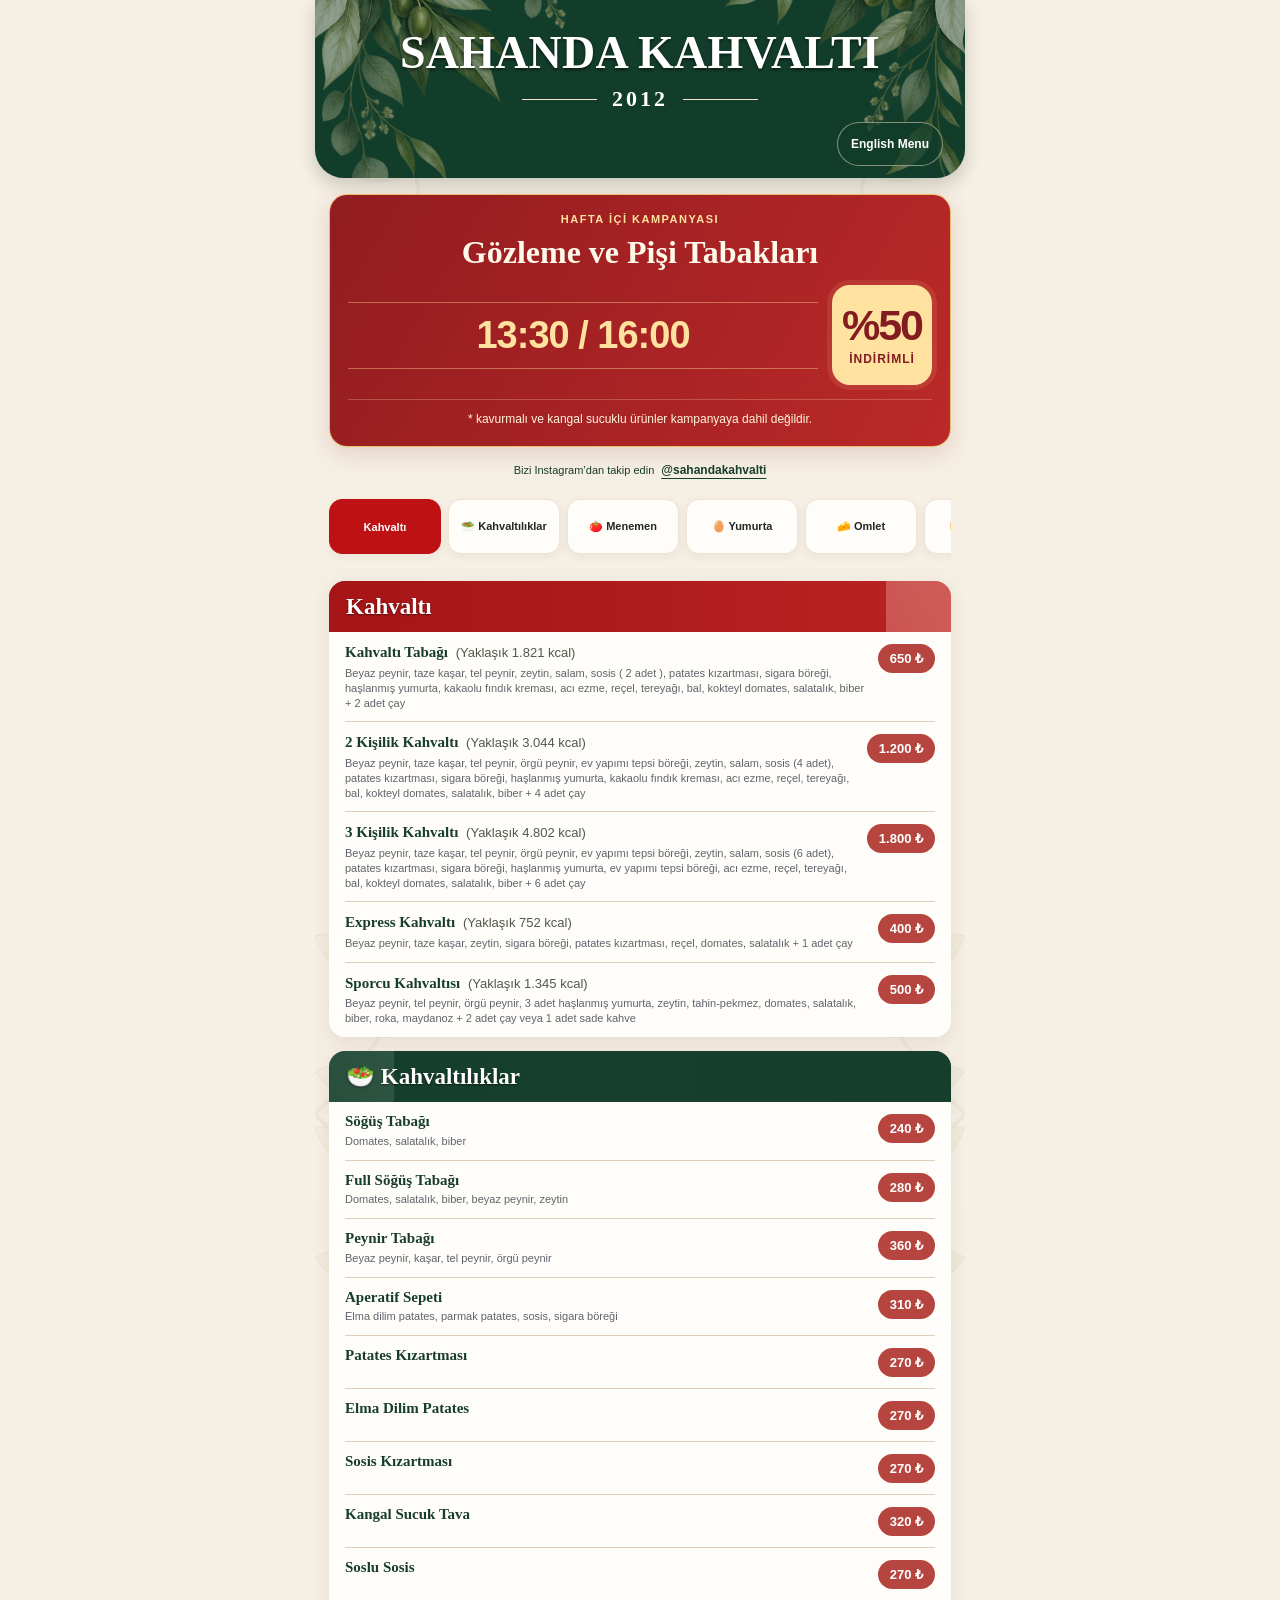
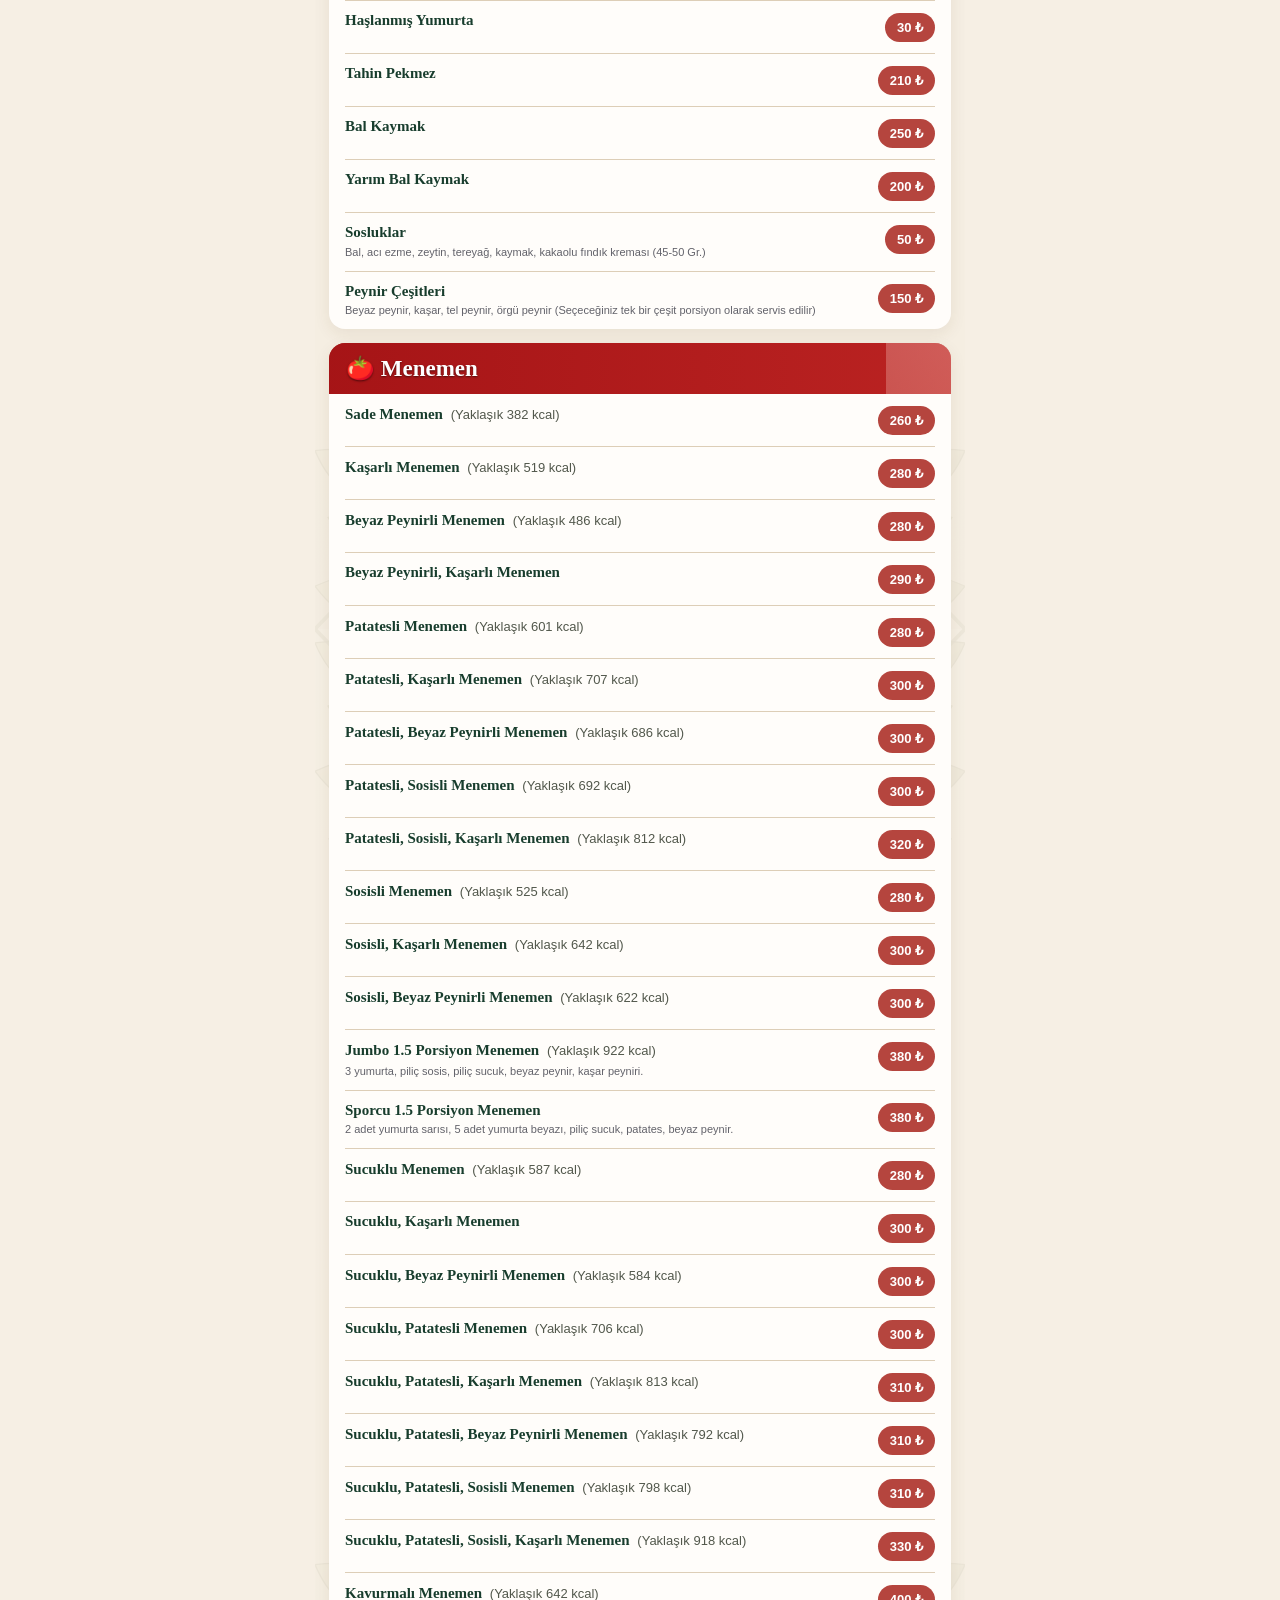
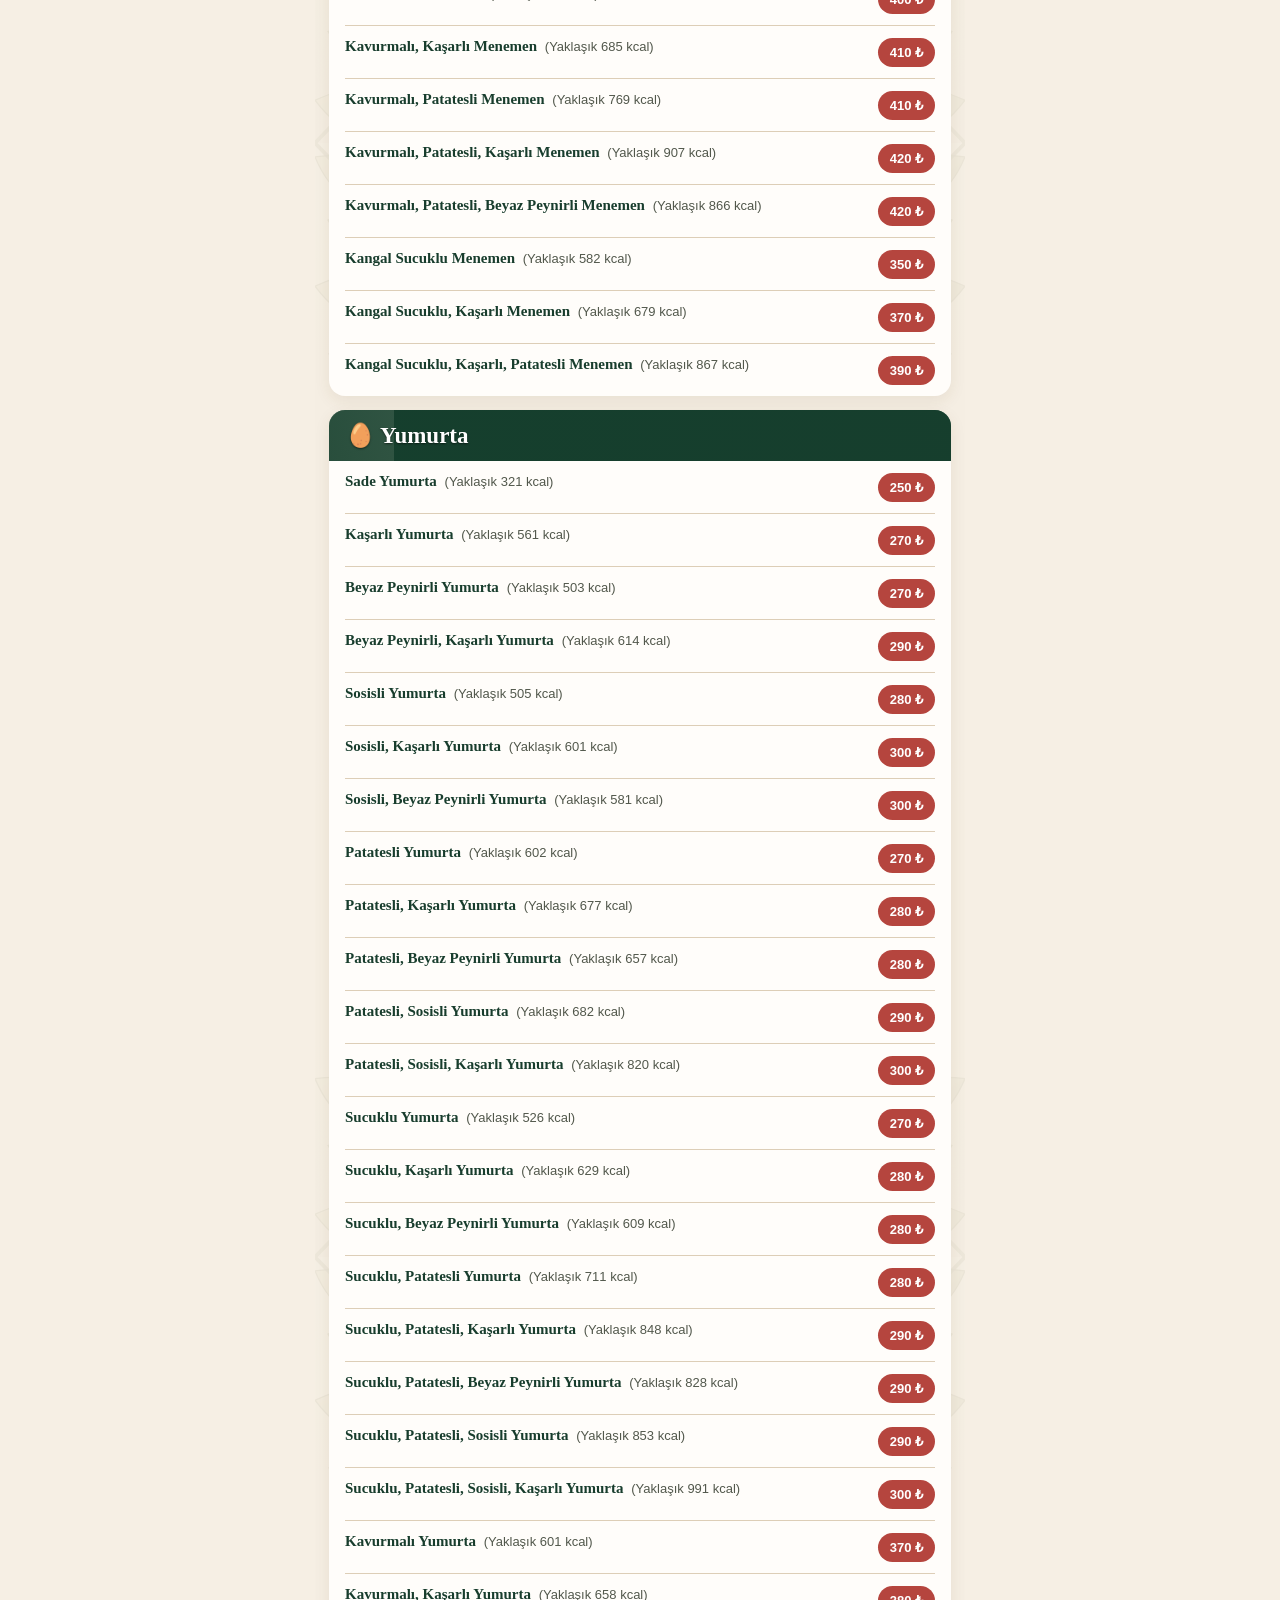
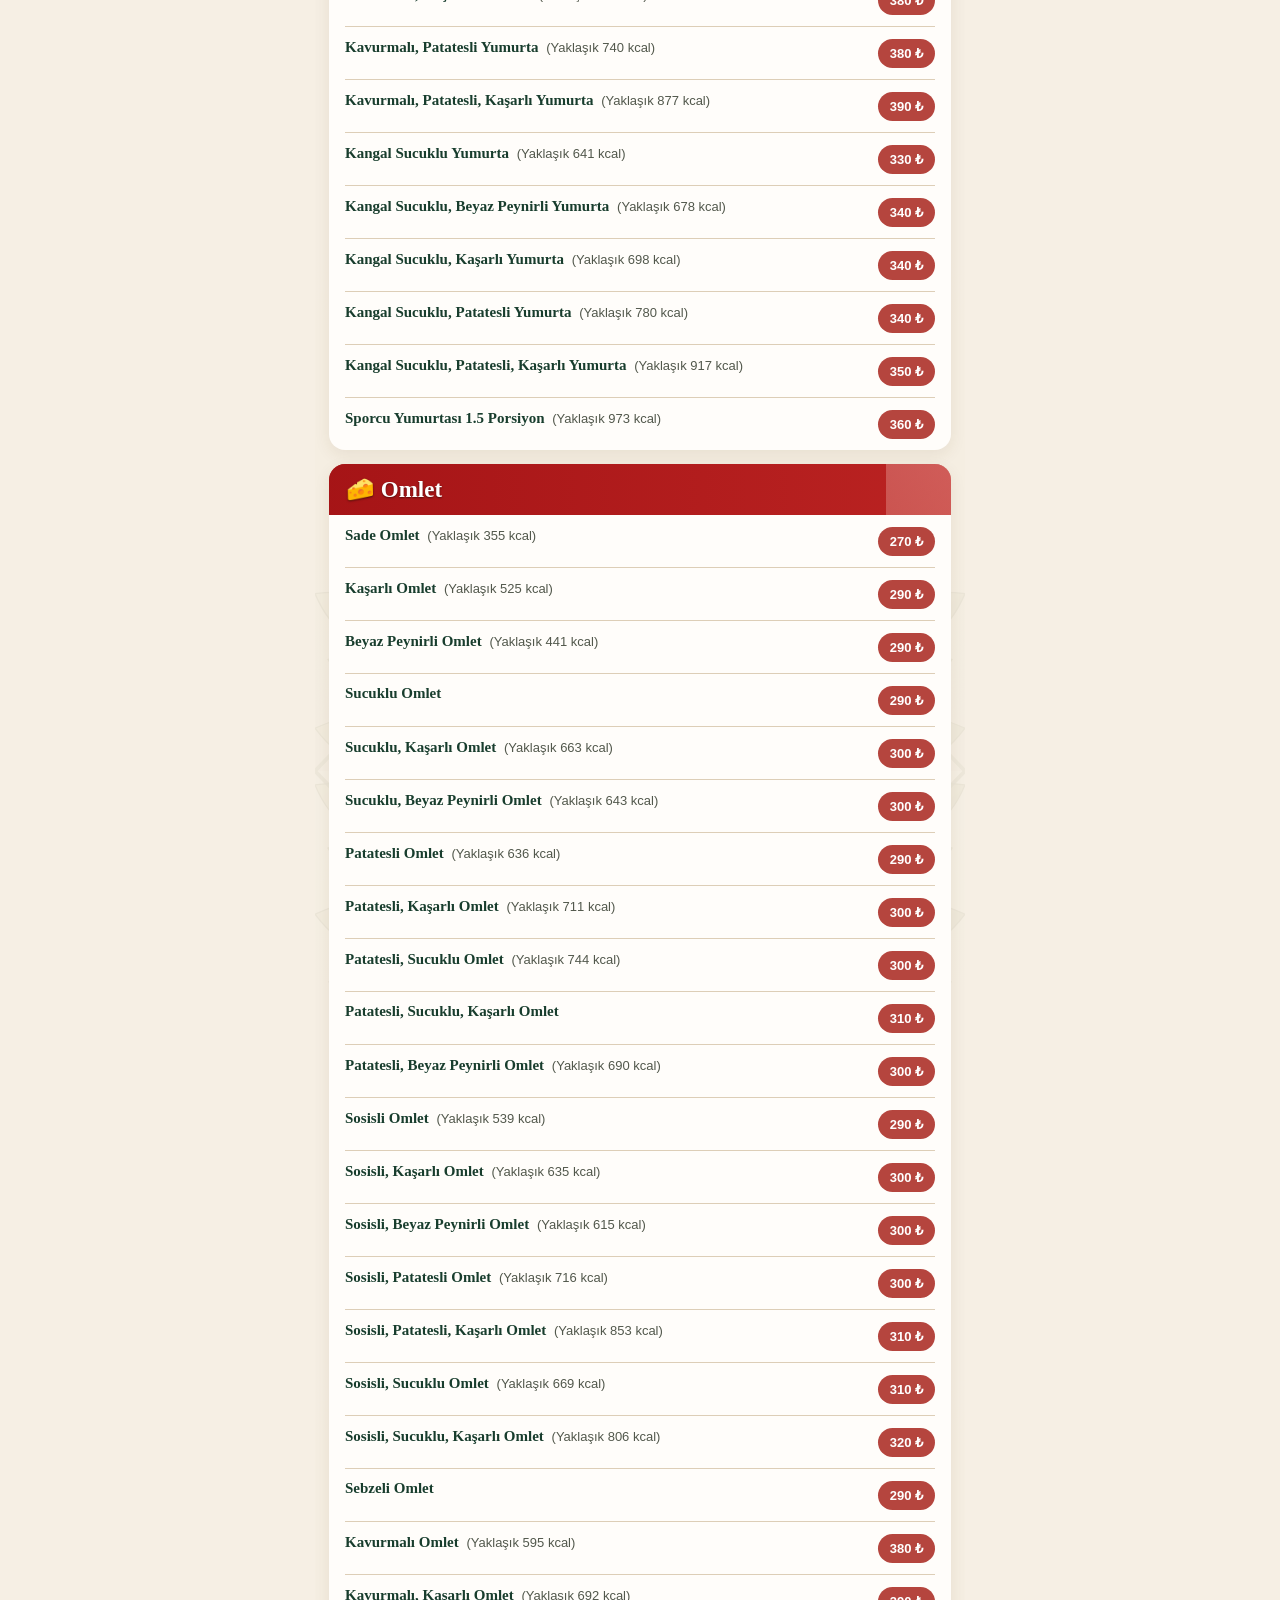
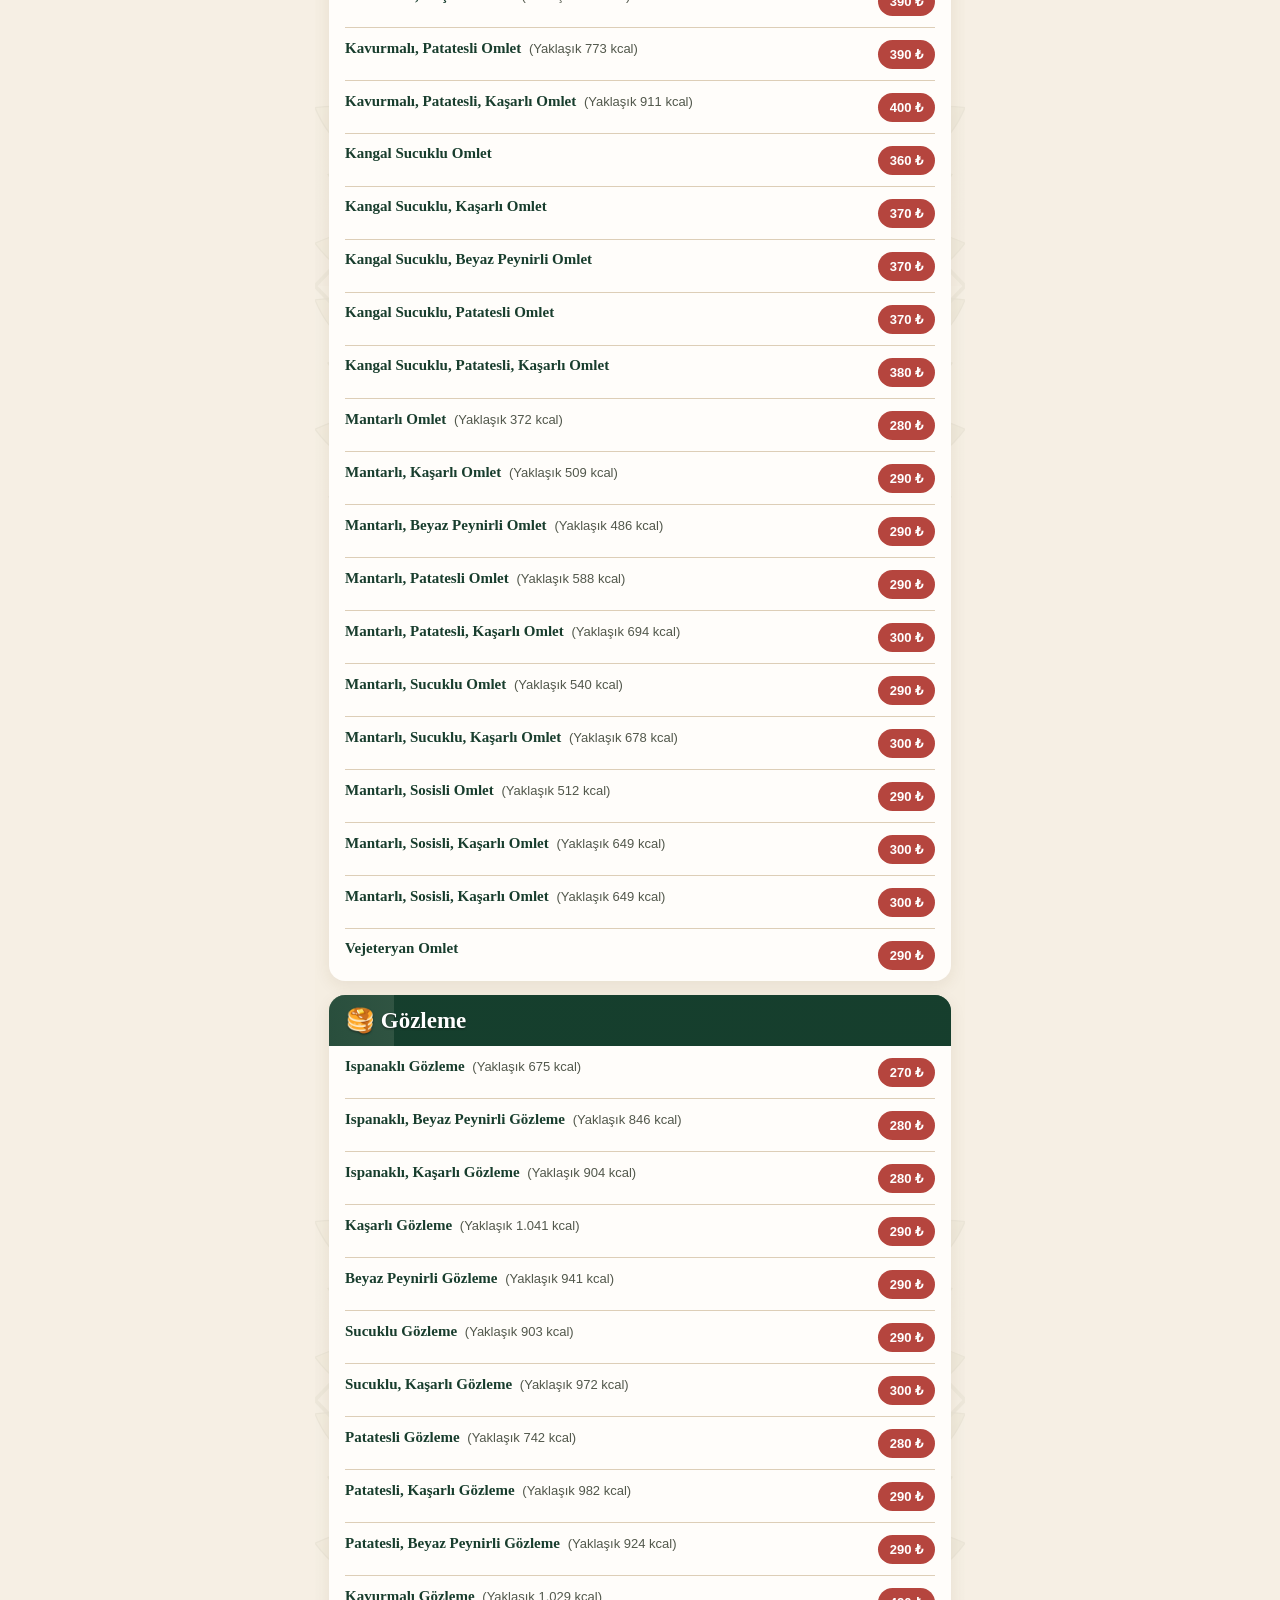
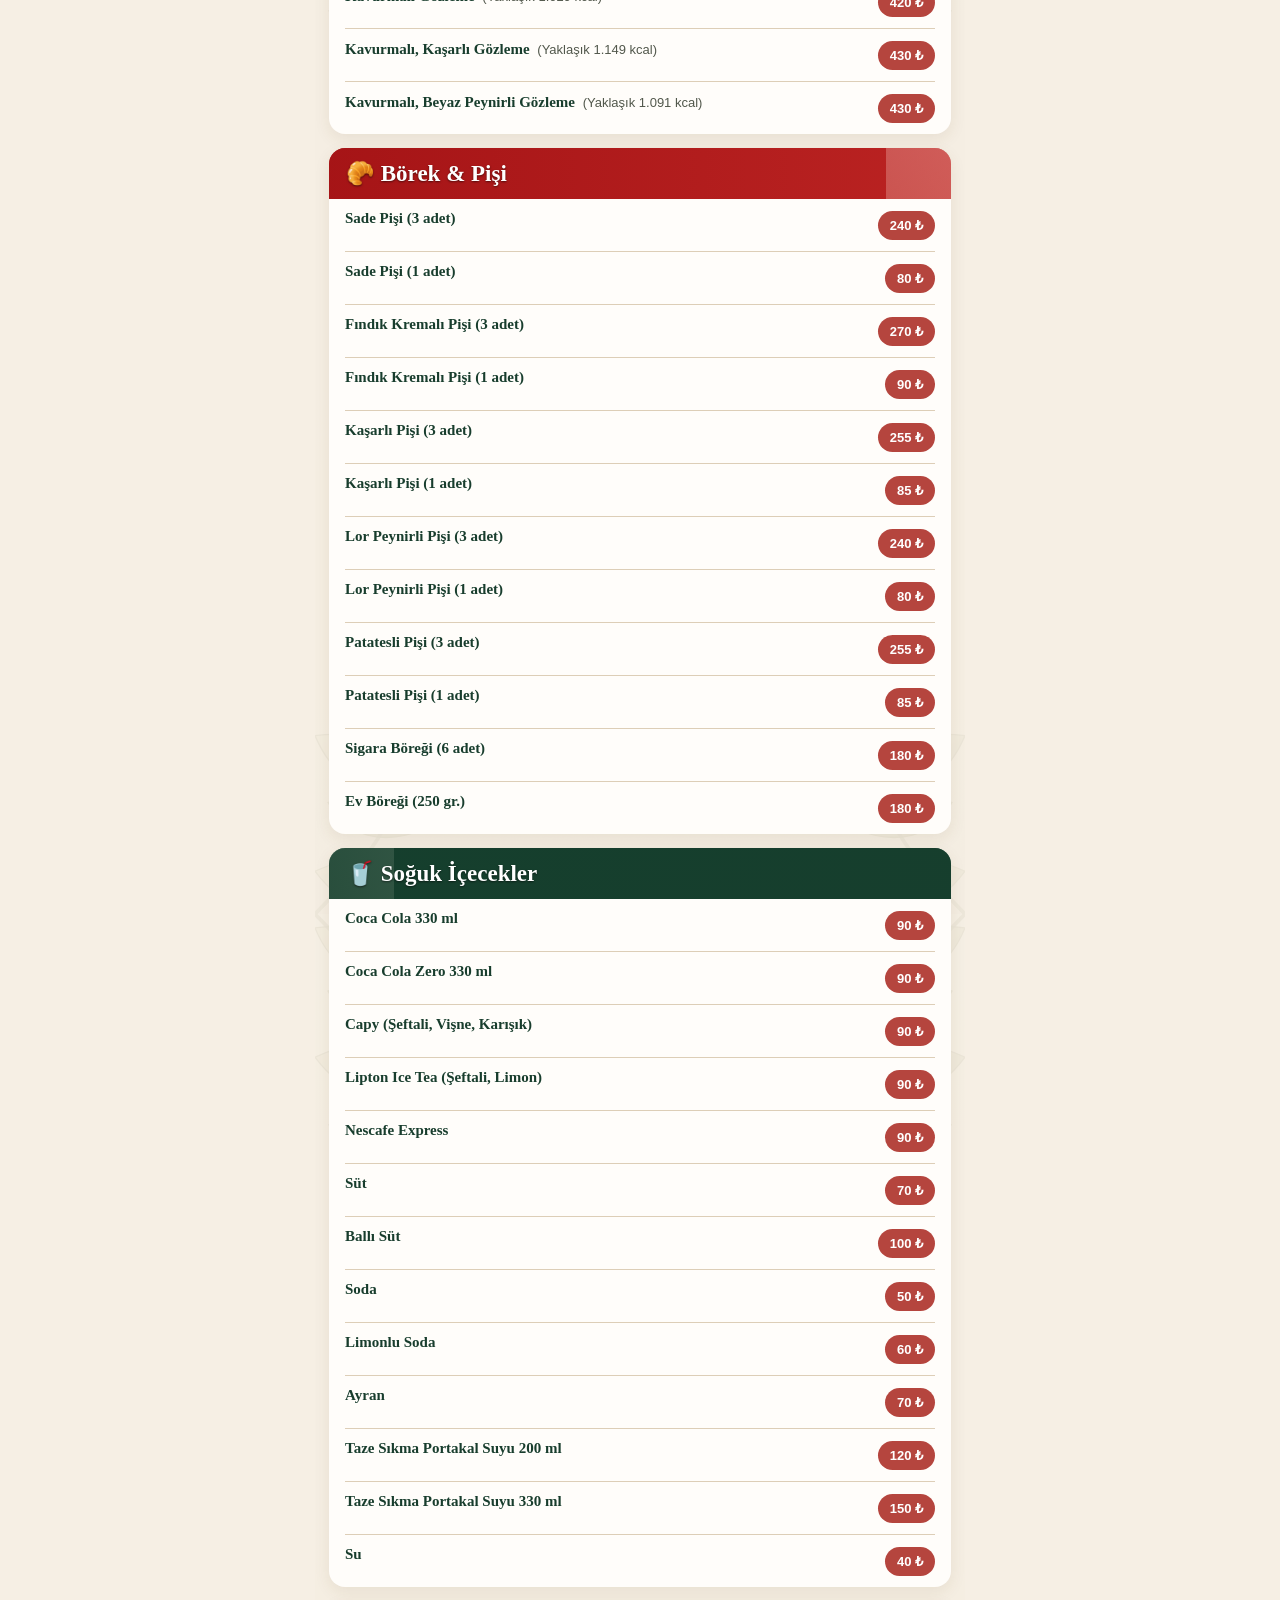
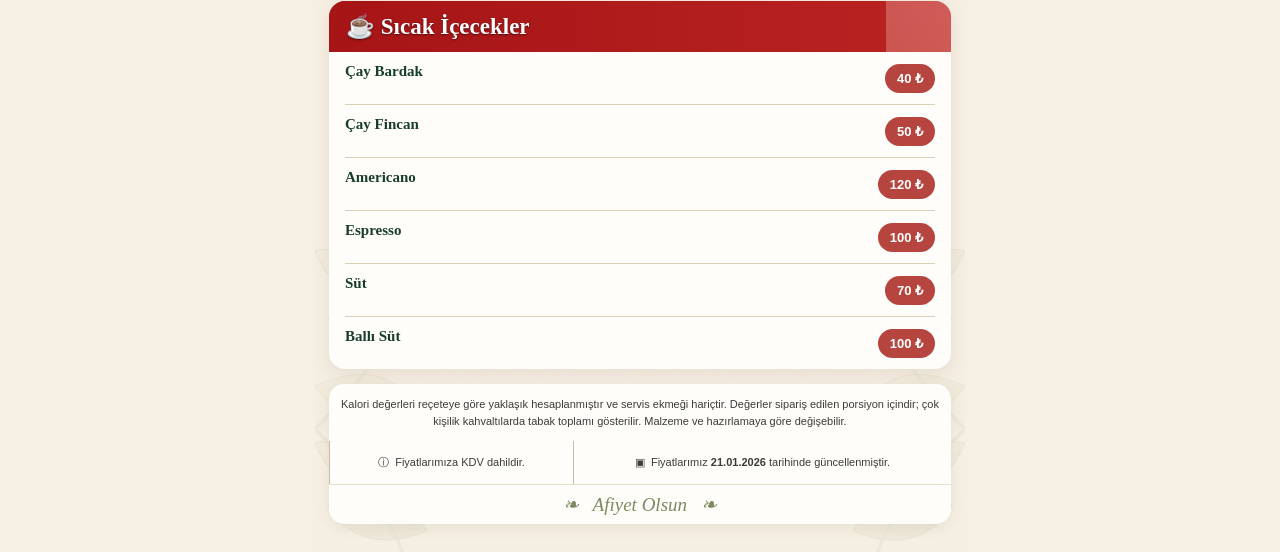
==== commit db53d231: "Remove total suffix from breakfast calorie labels" ====
--- a/index.html
+++ b/index.html
@@ -73,7 +73,7 @@
   </main>
   <script src="menu-data.js?v=6b6350dd"></script><script>document.body.classList.toggle("admin-mode",new URLSearchParams(location.search).has("yonetim"));</script><script src="menu-en.js?v=20260929"></script>
   <script src="menu-calories.js?v=20261021"></script>
-  <script src="menu.js?v=20261021-calories"></script>
+  <script src="menu.js?v=20261021-calories2"></script>
 
   <main class="admin-shell">
     <header><a href="index.html">← Menüye dön</a><h1>Menü Yönetimi</h1><p>Değişikliklerini burada yap, sonra tek dosya olarak indir.</p></header>
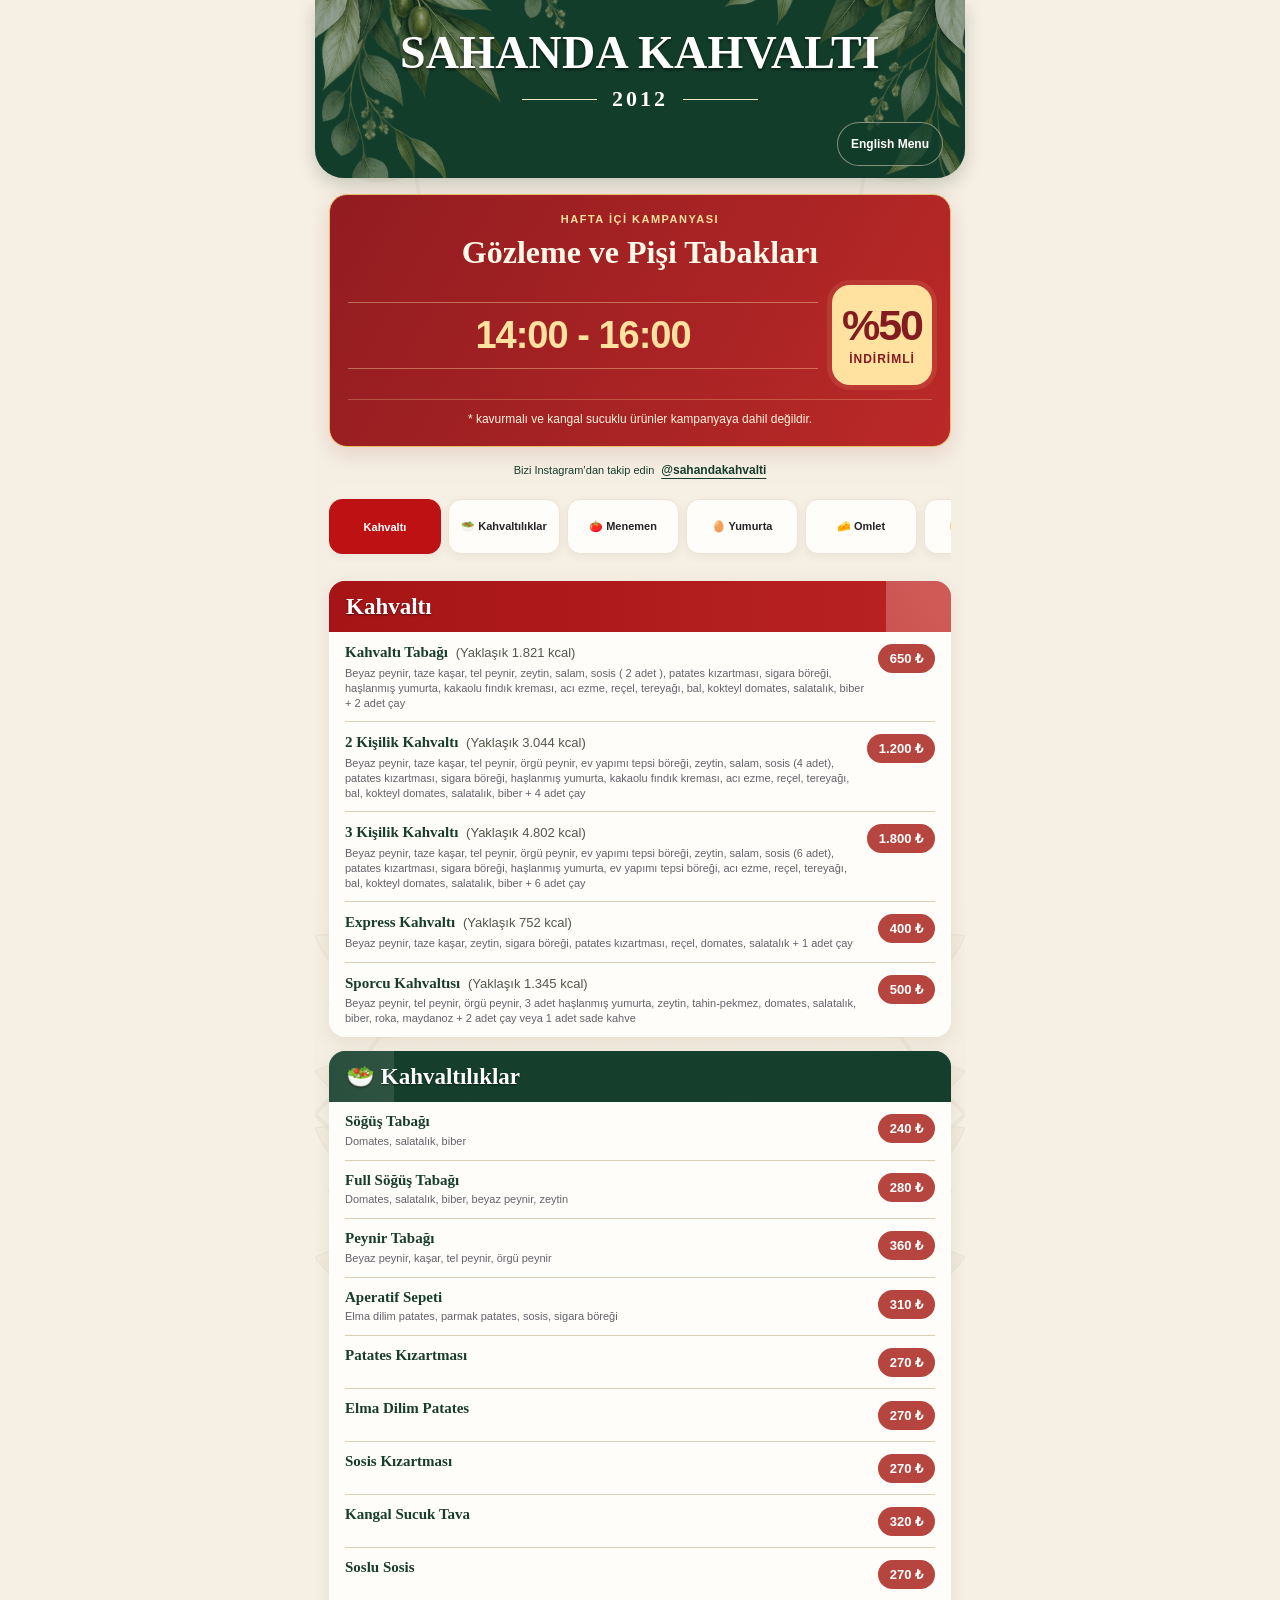
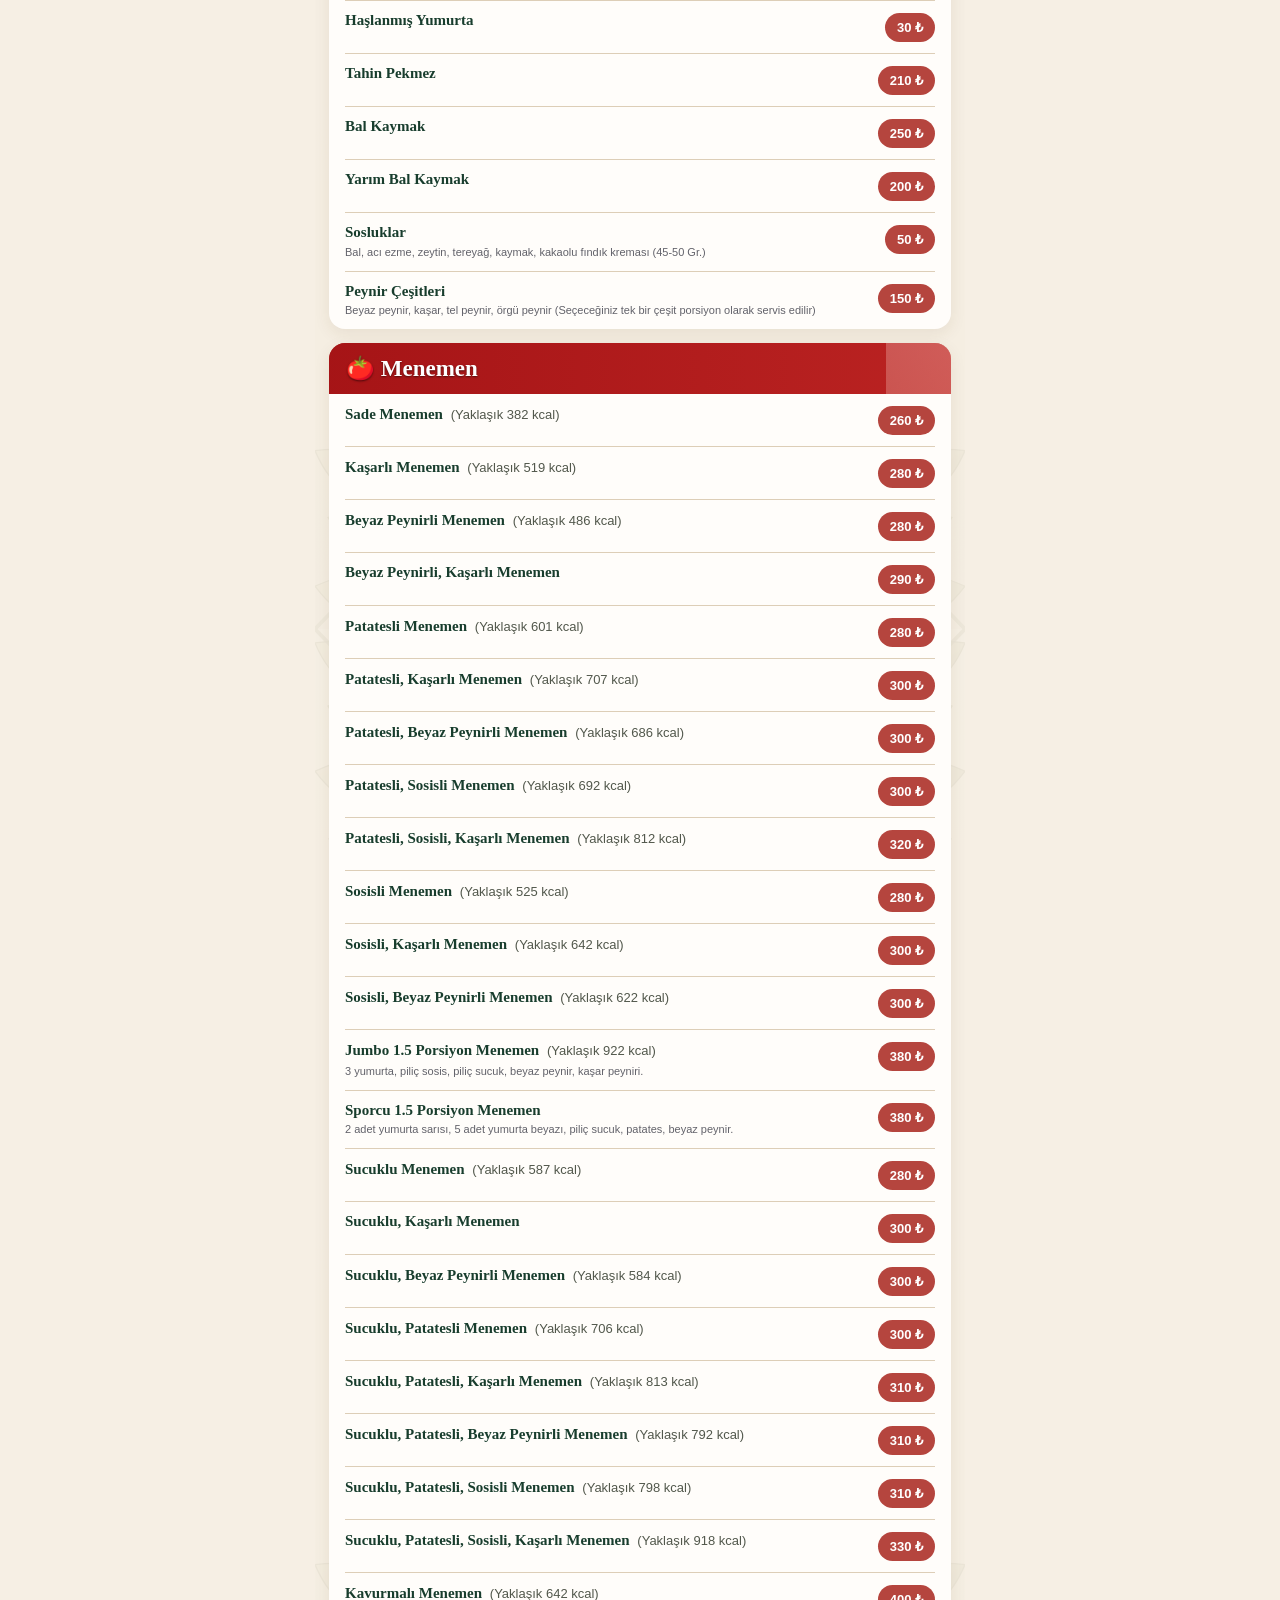
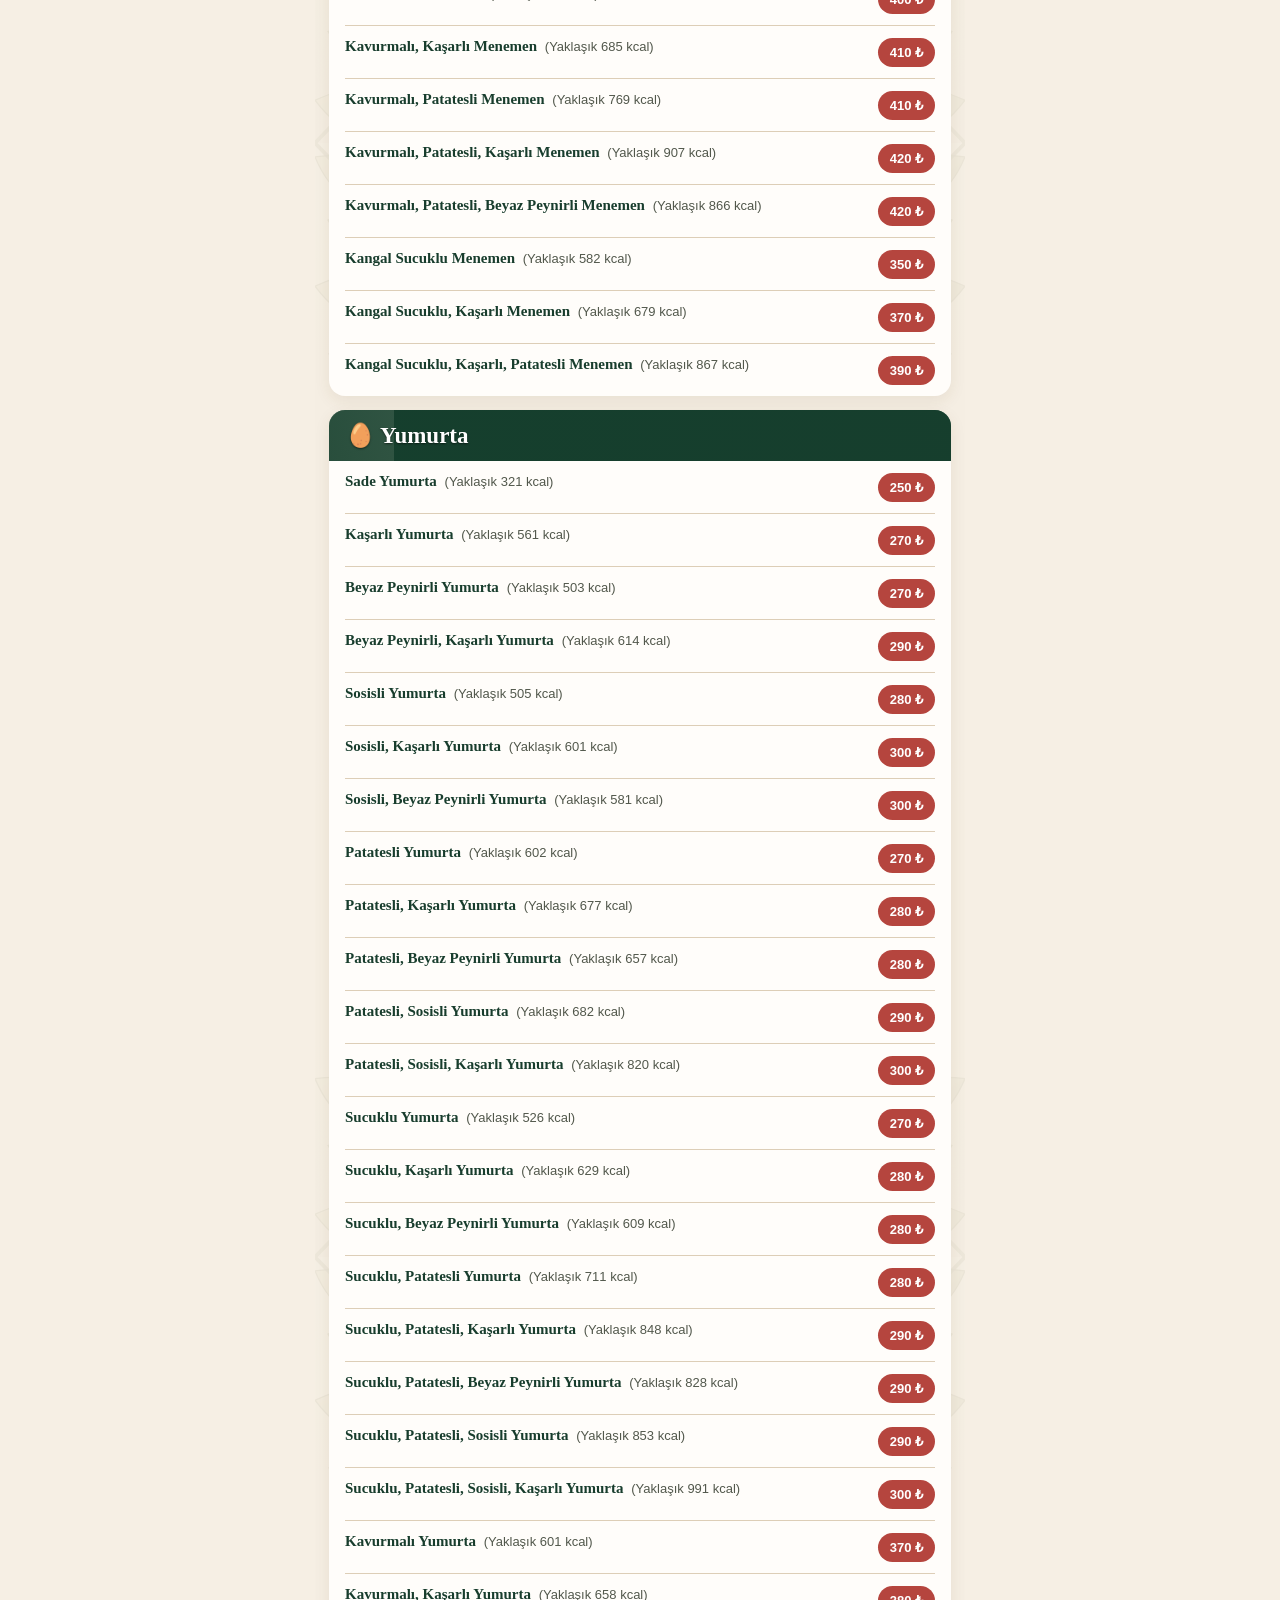
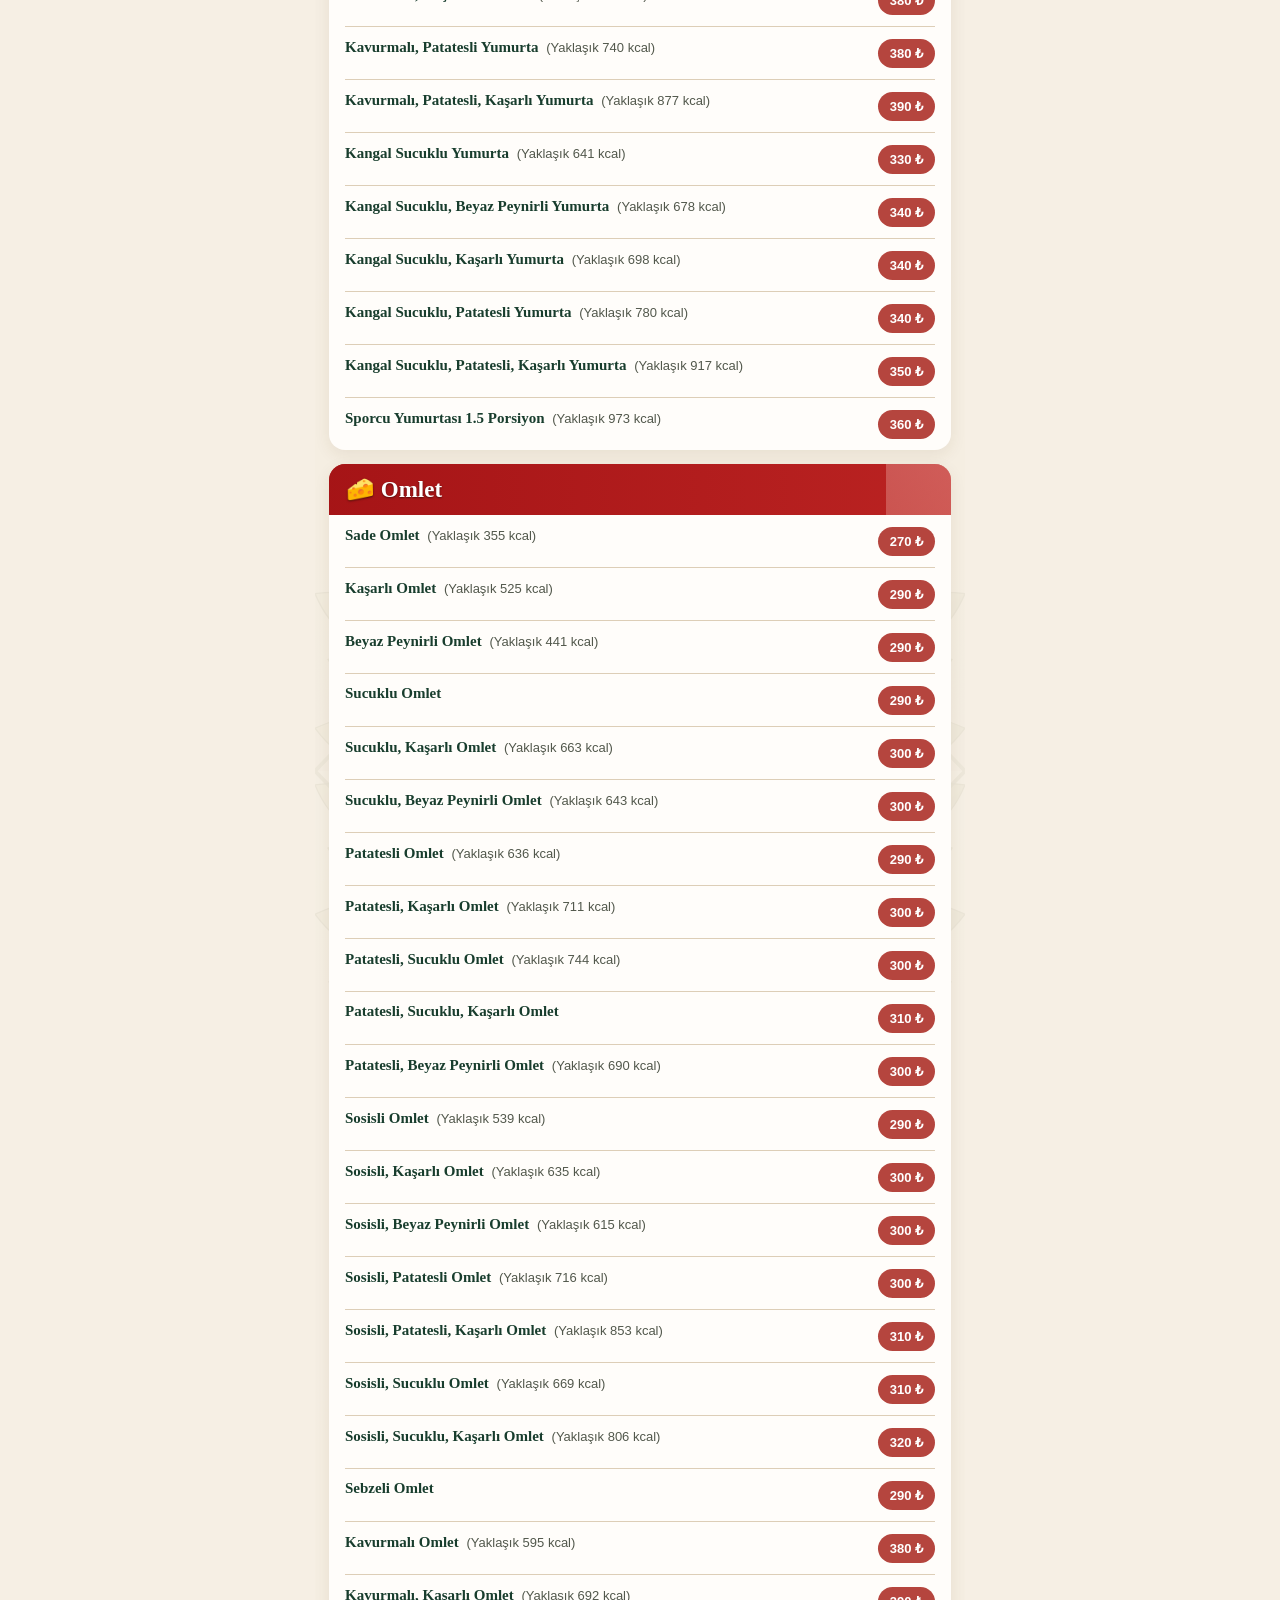
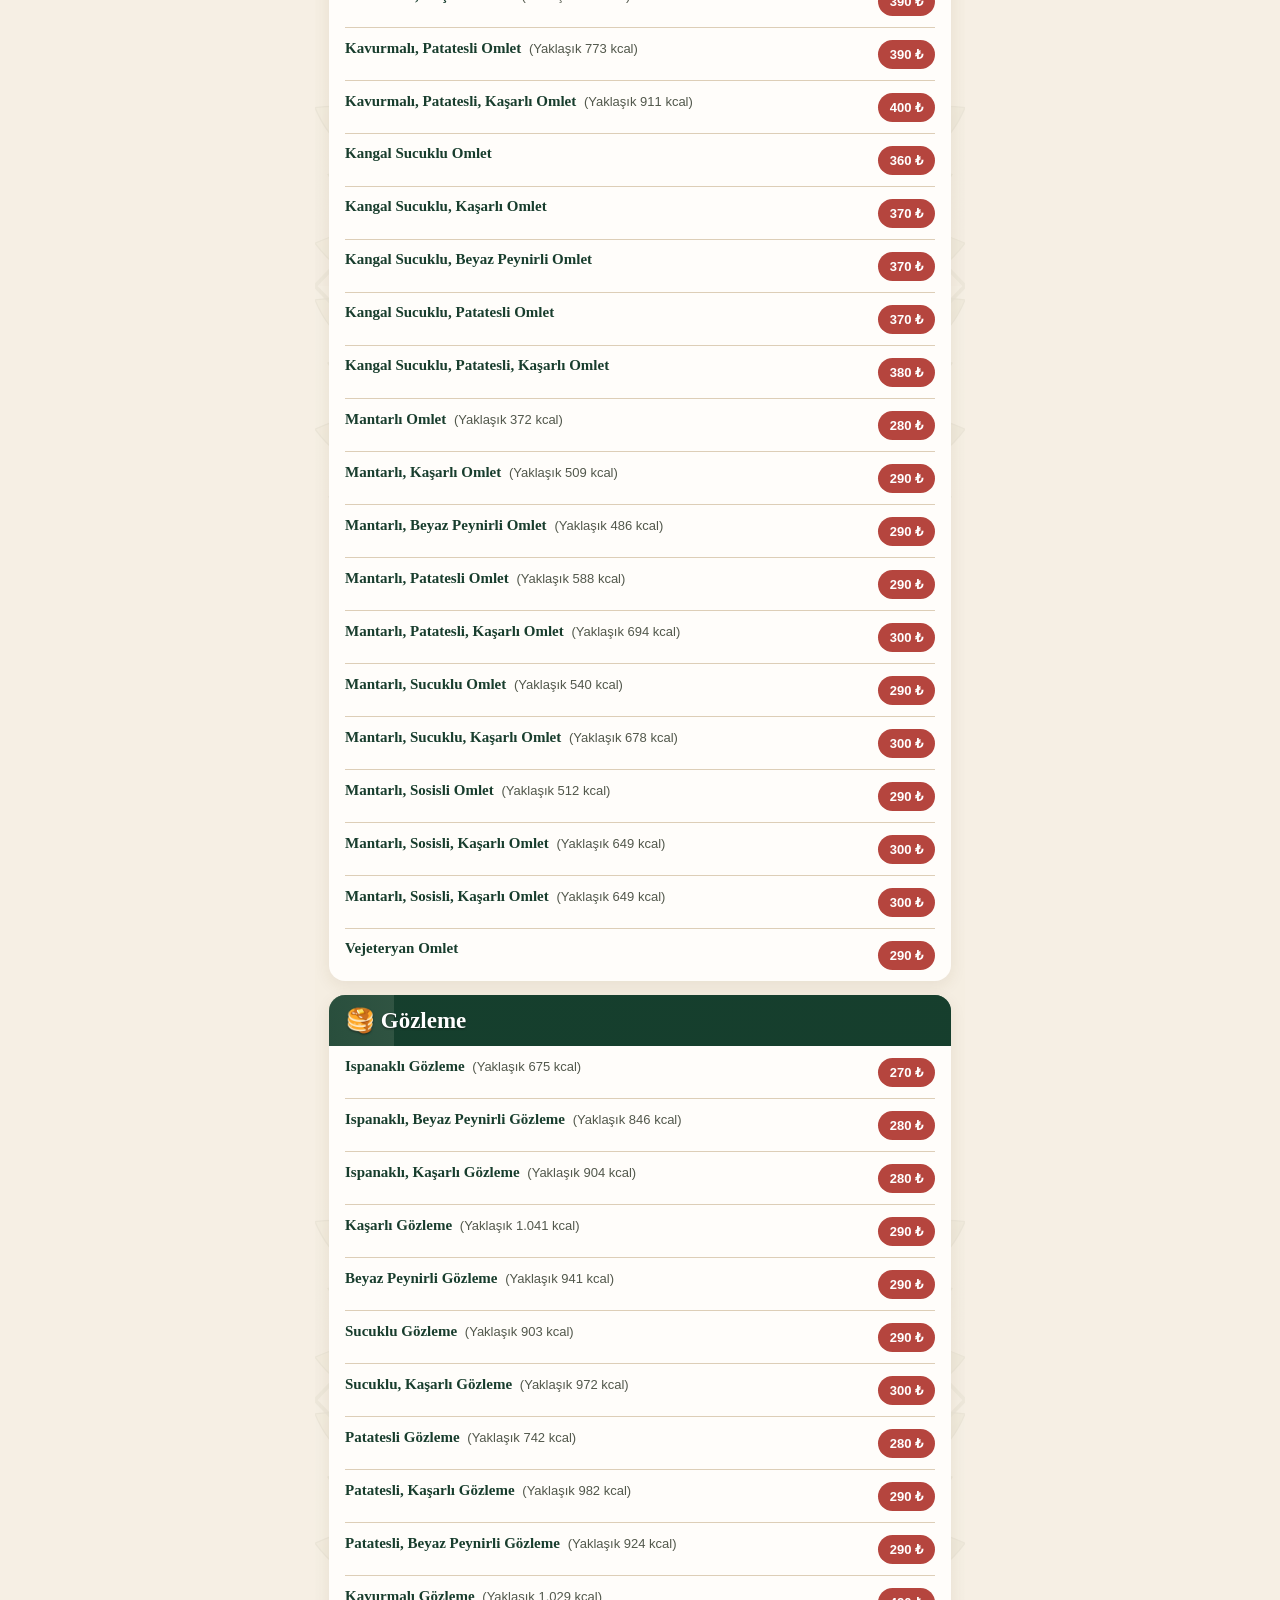
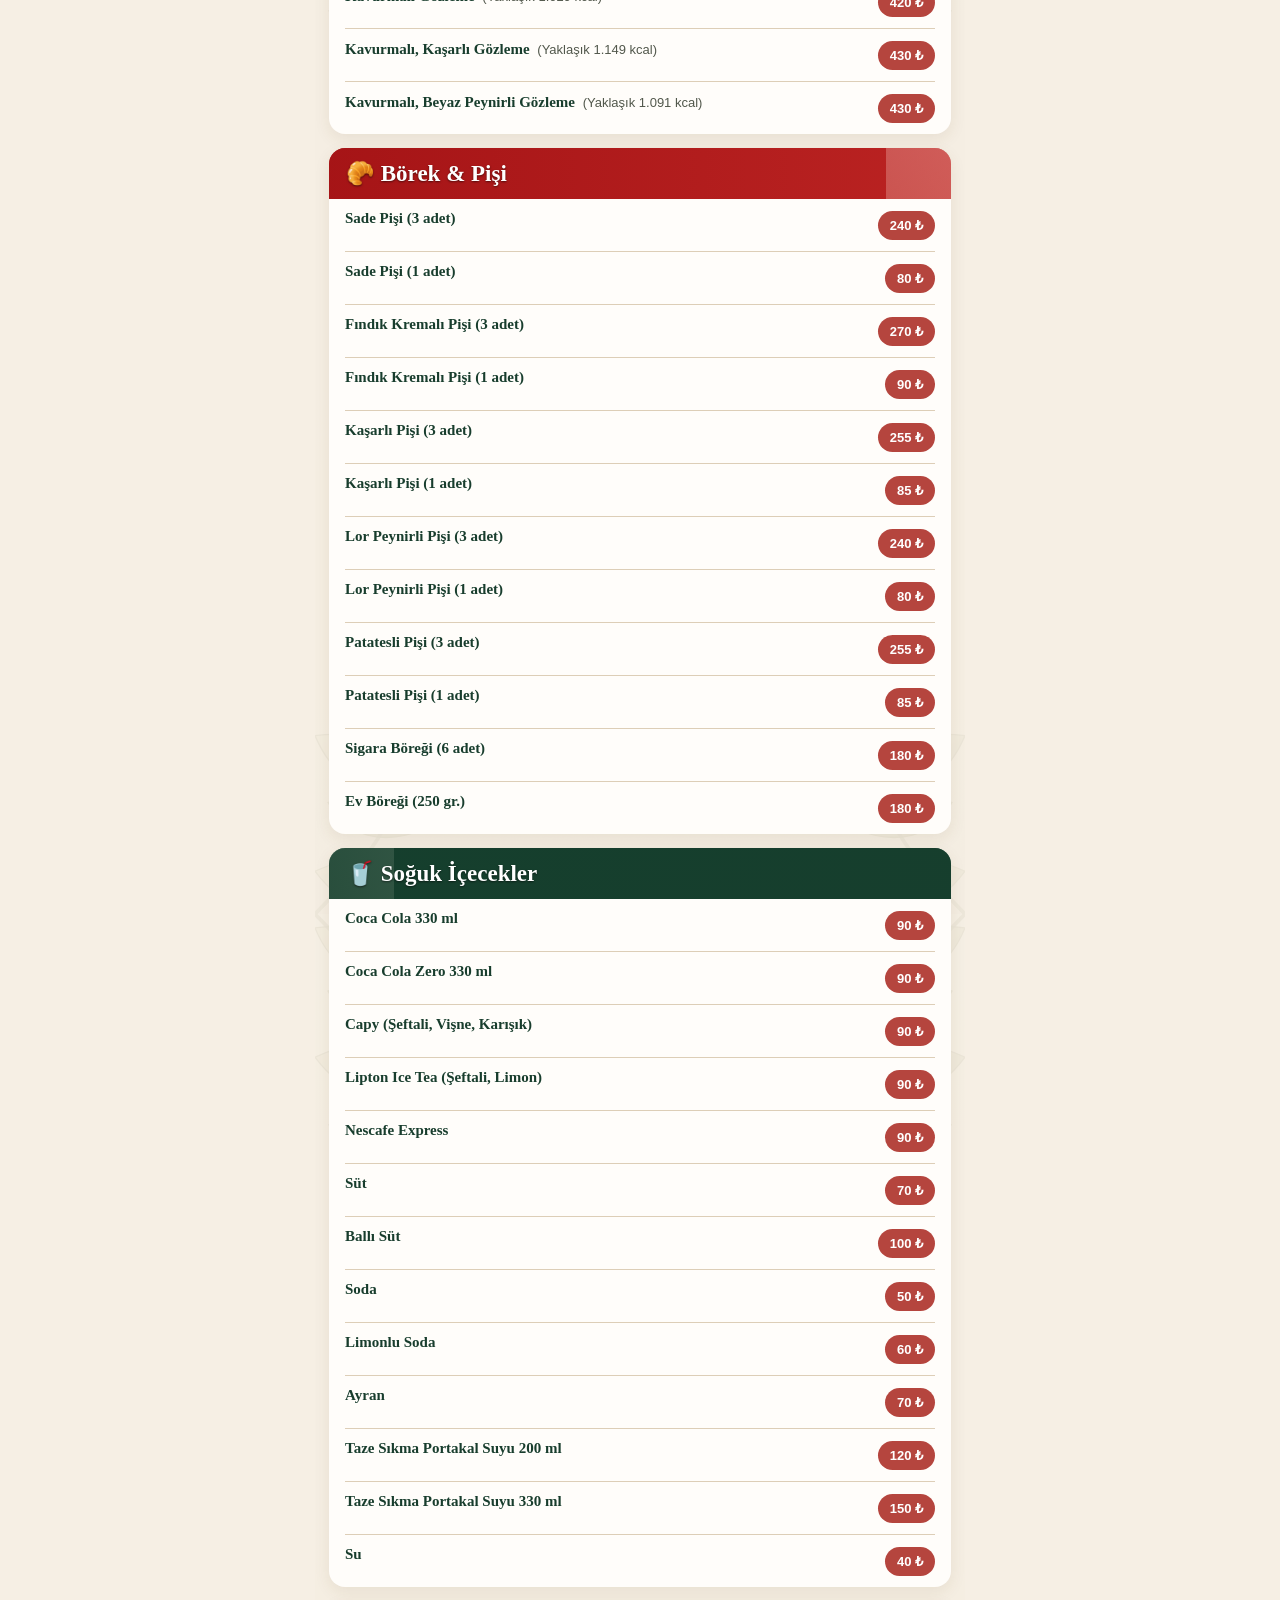
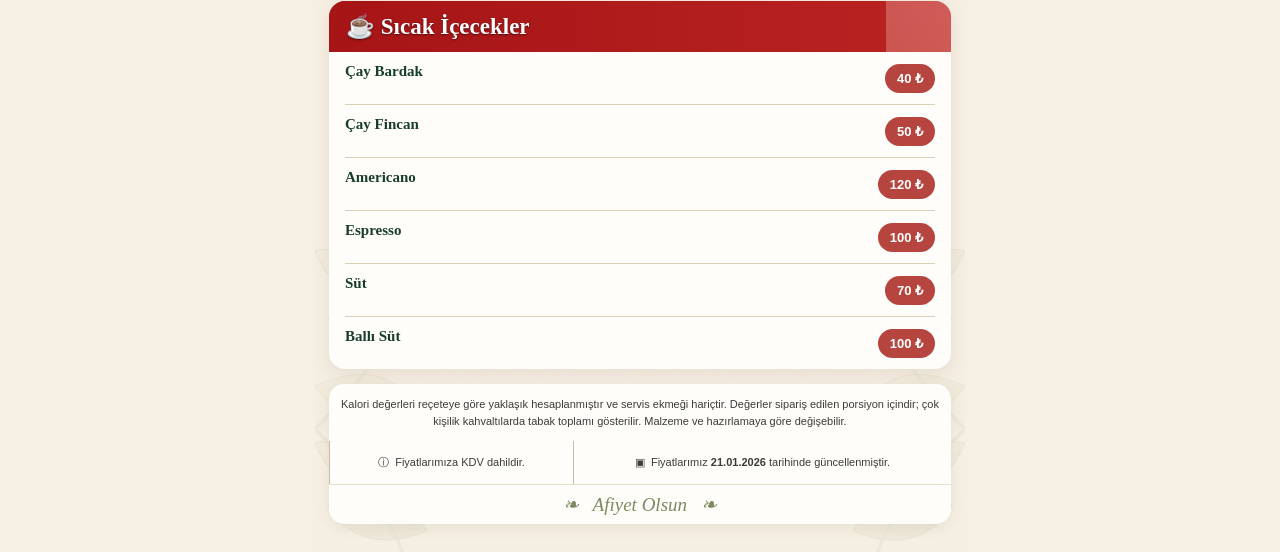
==== commit c8888823: "Change campaign hours to 14:00 - 16:00" ====
--- a/index.html
+++ b/index.html
@@ -1,89 +1,88 @@
-<!doctype html>
-<html lang="tr">
-<head>
-  <meta charset="utf-8">
-  <meta name="viewport" content="width=device-width, initial-scale=1">
-  <title>SAHANDA KAHVALTI 2012 | Menü</title>
-  <meta name="description" content="SAHANDA KAHVALTI 2012 dijital menü">
-  <style>:root{--cream:#f6efe4;--paper:#fffdfa;--green:#153f2d;--red:#bd1113;--line:#e8dfd1;--ink:#252527}*{box-sizing:border-box}html{scroll-behavior:smooth}body{margin:0;color:var(--ink);font-family:Arial,sans-serif}.menu-page{background:var(--cream) url('botanical-frame.svg') center top/100% auto repeat-y}.menu-shell{max-width:650px;margin:auto;min-height:100vh;padding:0 14px 28px;background:#f6efe4e8}.menu-header{position:relative;overflow:hidden;margin:0 -14px;padding:30px 22px 26px;text-align:center;color:#fff;background:var(--green) url('botanical-frame.svg') center 19%/cover no-repeat;border-radius:0 0 29px 29px;box-shadow:0 7px 18px #17261933}.menu-header:after{content:'';position:absolute;inset:0;background:#123d2b80;z-index:0}.menu-header h1,.header-line{position:relative;z-index:1}.menu-header h1{margin:0;font:700 clamp(29px,7vw,46px)/1 Georgia,serif;letter-spacing:.2px;text-shadow:0 2px 3px #0008}.header-line{display:flex;gap:15px;justify-content:center;align-items:center;margin-top:10px;color:#f3e5c5;font:700 22px Georgia,serif;letter-spacing:3px}.header-line i{width:75px;height:1px;background:#f3e5c5}.category-nav{position:sticky;top:0;z-index:3;display:flex;gap:7px;overflow:auto;padding:13px 0;background:#f6efe4eF;backdrop-filter:blur(8px)}.category-nav a{display:flex;flex:0 0 112px;height:55px;flex-direction:column;gap:3px;align-items:center;justify-content:center;text-decoration:none;text-align:center;color:#252527;background:#fffdf9;border-radius:13px;border:1px solid #eee3d4;font-weight:700;font-size:11px;box-shadow:0 3px 8px #593b1612}.category-nav a[aria-current="location"]{background:#bd1113;color:#fff;border-color:#bd1113}.menu-category{overflow:hidden;margin:14px 0;border-radius:16px;background:#fffdfa;box-shadow:0 5px 16px #5a421916}.category-heading{position:relative;min-height:51px;display:flex;align-items:center;padding:11px 17px;color:#fff;background:var(--red) url('botanical-frame.svg') right center/auto 220% no-repeat}.menu-category:nth-of-type(even) .category-heading{background-color:var(--green);background-position:left center}.category-heading:after{content:'';position:absolute;inset:0;background:linear-gradient(90deg,#a40f12e6,#bd1113a8);z-index:0}.menu-category:nth-of-type(even) .category-heading:after{background:linear-gradient(90deg,#153f2de8,#153f2da1)}.category-heading h2{position:relative;z-index:1;margin:0;font:700 23px Georgia,serif;text-shadow:0 1px 2px #0008}.leaf{display:none}.items{padding:0 16px}.menu-item{display:grid;grid-template-columns:1fr auto;gap:12px;align-items:start;padding:11px 0;border-bottom:1px solid var(--line)}.menu-item:last-child{border:0}.menu-item h3{margin:0;font-size:15px;line-height:1.18}.menu-item p{margin:3px 0 0;color:#62626a;font-size:11px;line-height:1.35}.menu-item strong{margin-top:1px;white-space:nowrap;padding:7px 12px;border-radius:999px;background:var(--red);color:#fff;font-size:13px}footer{display:grid;grid-template-columns:1fr 1.55fr;position:relative;margin-top:15px;overflow:hidden;text-align:center;border-radius:15px;background:#fffdfa;box-shadow:0 4px 14px #5a421916}footer p{margin:0;padding:14px 9px;color:#3e3b39;font-size:11px;line-height:1.35}footer p+p{border-left:1px solid #c8bcaa}footer em{grid-column:1/-1;padding:8px;color:#7d8a60;font:italic 19px Georgia,serif;border-top:1px solid #e8dfd1}@media(max-width:480px){.menu-shell{padding:0 10px 25px}.menu-header{margin:0 -10px;padding:27px 12px 23px}.menu-header h1{font-size:30px}.category-nav{margin:0 -2px}.category-nav a{flex-basis:100px;height:52px}.menu-category{margin:12px 0}.category-heading h2{font-size:21px}.items{padding:0 14px}.menu-item{gap:8px;padding:10px 0}.menu-item h3{font-size:14px}.menu-item strong{font-size:12px;padding:7px 10px}footer{grid-template-columns:1fr}footer p+p{border-left:0;border-top:1px solid #c8bcaa}}
-
-:root{--cream:#f6efe2;--green:#183d2d;--red:#b5453e;--line:#ddceb7}*{box-sizing:border-box}body{margin:0;background:var(--cream);font-family:Arial,sans-serif;color:#292521}.admin-shell{max-width:920px;margin:auto;padding:26px 16px 56px}header a{color:var(--green);font-weight:bold;text-decoration:none}h1,h2,h3{font-family:Georgia,serif;color:var(--green)}h1{margin:13px 0 5px;font-size:36px}header p{margin-top:0;color:#655e55}.notice{background:#fff7e5;border-left:5px solid #c58331;padding:13px 15px;border-radius:8px;font-size:14px;line-height:1.5;margin:22px 0}.card,.category-card{background:#fffdf8;border:1px solid #ebdfcc;border-radius:14px;padding:17px;margin:16px 0;box-shadow:0 4px 12px #4f3e1b0c}.settings{display:grid;grid-template-columns:repeat(2,minmax(0,1fr));gap:12px}.settings h2{grid-column:1/-1;margin:0;font-size:22px}label{display:block;font-size:12px;font-weight:bold;color:#4a443c}input{display:block;width:100%;padding:9px;border:1px solid var(--line);border-radius:7px;margin-top:5px;font:inherit;background:#fff}.toolbar{display:flex;gap:8px;flex-wrap:wrap;margin:18px 0}button{border:1px solid #cfc0a8;border-radius:8px;background:#fffaf1;color:var(--green);font-weight:bold;padding:10px 13px;cursor:pointer}.primary{background:var(--green);color:#fff;border-color:var(--green)}.danger,.remove-item,.remove-category{color:#9b302b}.category-top{display:flex;gap:10px;align-items:flex-end}.category-top label{flex:1}.category-top .icon{max-width:72px}.category-actions{display:flex;gap:7px;margin:12px 0}.item-edit{display:flex;gap:12px;border-top:1px dashed var(--line);padding:12px 0}.fields{display:grid;grid-template-columns:2fr 100px;gap:9px;flex:1}.wide{grid-column:1/-1}.remove-item{align-self:center;border:0;background:none;padding:5px}.add-item{margin-top:4px}@media(max-width:600px){.settings{grid-template-columns:1fr}.fields{grid-template-columns:1fr}.item-edit{gap:4px}.category-top{align-items:flex-end}}
-
-body.admin-mode .menu-shell{display:none}body:not(.admin-mode) .admin-shell{display:none}</style>
-<style>
-/* Customer navigation and language controls. */
-.menu-header{padding-bottom:12px}
-.language-row{position:relative;z-index:1;display:flex;justify-content:flex-end;margin-top:10px}
-.language-toggle{min-height:44px;padding:8px 13px;border:1px solid #f3e5c580;border-radius:999px;background:#123d2bbd;color:#fff;font-size:12px}
-.instagram-panel{display:grid;justify-items:center;gap:3px;padding:13px 10px 8px;text-align:center;color:var(--green)}
-.instagram-panel p{margin:0;font-size:12px}
-.instagram-panel a{display:inline-flex;align-items:center;min-height:32px;color:var(--green);font-size:14px;font-weight:700;text-underline-offset:4px}
-.category-nav{max-width:100%;overscroll-behavior-x:contain}
-.category-nav a{padding:4px 7px}
-.menu-category{scroll-margin-top:calc(var(--nav-height,81px) + 10px)}
-.menu-item{grid-template-columns:minmax(0,1fr) auto}
-.menu-item h3,.menu-item p{overflow-wrap:anywhere}
-.language-toggle:focus-visible,.instagram-panel a:focus-visible,.category-nav a:focus-visible{outline:3px solid #c58331;outline-offset:2px}
-@media(max-width:480px){.menu-header{padding-bottom:10px}.menu-header h1{font-size:clamp(24px,7.4vw,30px)}.language-row{margin-top:8px}.category-nav a{font-size:11px}}
-@media(prefers-reduced-motion:reduce){html{scroll-behavior:auto}}
-</style>
-<style>
-/* Weekday offer: visible before category navigation. */
-.promo-banner{position:relative;isolation:isolate;overflow:hidden;display:grid;grid-template-columns:minmax(0,1fr) auto;align-items:center;gap:14px;margin:16px 0 0;padding:18px;border:1px solid #e8be6c;border-radius:18px;background:linear-gradient(120deg,#921c20,#bb2928);color:#fff9e9;box-shadow:0 7px 20px #8e201c22}
-.promo-banner:before{content:"";position:absolute;z-index:-1;inset:0;background:linear-gradient(110deg,transparent 25%,#ffffff20 45%,transparent 65%);transform:translateX(-110%);animation:promo-shine 2.4s ease-out 2}
-.promo-eyebrow{margin:0 0 8px;font-size:11px;font-weight:800;letter-spacing:1.5px;text-transform:uppercase;color:#ffe1a0}
-.promo-time{margin:0;padding:11px 8px;border-top:1px solid #ffe1a066;border-bottom:1px solid #ffe1a066;color:#ffe1a0;text-align:center;font-size:clamp(25px,7.3vw,38px);font-weight:900;letter-spacing:-1px;white-space:nowrap;font-variant-numeric:tabular-nums}
-.promo-copy{grid-column:1/-1;text-align:center}.promo-banner{text-align:center}.promo-banner h2{margin:0;color:#fff9e9;font:700 clamp(22px,6.4vw,32px)/1.2 Georgia,serif;text-wrap:balance}
-.promo-discount{display:grid;justify-items:center;align-content:center;width:100px;height:100px;border-radius:18px;background:#ffe1a0;color:#821c20;box-shadow:0 0 0 5px #ffe1a01a;transform:none}
-.promo-note{grid-column:1/-1;margin:0;padding-top:10px;border-top:1px solid #ffe1a044;color:#fff4dd;font-size:12px;line-height:1.5;text-align:center}
-.promo-discount strong{font:900 43px/1 Arial,sans-serif;letter-spacing:-2px}
-.promo-discount span{margin-top:5px;font-size:12px;font-weight:900;letter-spacing:1px}
-.instagram-panel{display:flex;flex-wrap:wrap;justify-content:center;align-items:center;gap:0 7px;padding:7px 2px 0}
-.instagram-panel p{font-size:11px}.instagram-panel a{font-size:12px}
-@keyframes promo-shine{to{transform:translateX(110%)}}
-@media(max-width:360px){.promo-banner{padding:15px 12px;gap:8px}.promo-discount{width:78px;height:86px}.promo-discount strong{font-size:36px}.promo-eyebrow{letter-spacing:1px;font-size:10px}}
-@media(prefers-reduced-motion:reduce){.promo-banner:before{animation:none}}
-</style>
-<style>
-.item-calories{display:inline-block;font-family:Arial,sans-serif;font-size:13px;font-weight:500;line-height:1.5;color:#52584c;vertical-align:baseline;margin-left:4px}
-#menu-footer .calorie-note{grid-column:1/-1;border:0;padding:12px 8px;font-size:11px;line-height:1.5}
-</style>
-</head>
-<style>.menu-page .menu-header,.menu-page .menu-header h1,.menu-page .menu-header .header-line,.menu-page .category-heading h2{color:#fff!important}.menu-page .menu-header h1{font-family:Georgia,serif!important;text-shadow:0 2px 3px #0008!important}.menu-page .category-heading h2{font-family:Georgia,serif!important}.menu-page .category-heading{color:#fff!important}</style>
-<style>.menu-page{background:#f6efe4 url('botanical-frame.svg') center top/650px auto repeat-y!important}.menu-shell{background:#f6efe4e8!important}.menu-header{background:#153f2d url('botanical-frame.png') center 13%/cover no-repeat!important}.menu-header:after{background:#123d2b70!important}</style><body class="menu-page">
-  <main class="menu-shell">
-    <header class="menu-header">
-      <h1>SAHANDA KAHVALTI</h1>
-      <div class="header-line" aria-hidden="true"><i></i><b>2012</b><i></i></div>
-      <div class="language-row"><button class="language-toggle" id="language-toggle" type="button" lang="en">English Menu</button></div>
-    </header>
-    <aside class="promo-banner" aria-labelledby="promo-title">
-      <div class="promo-copy">
-        <p class="promo-eyebrow" id="promo-eyebrow">Hafta içi kampanyası</p>
-        <h2 id="promo-title">Gözleme ve Pişi Tabakları</h2>
-      </div>
-      <p class="promo-time">13:30 / 16:00</p>
-      <div class="promo-discount"><strong id="promo-percent">%50</strong><span id="promo-label">İNDİRİMLİ</span></div>
-      <p class="promo-note" id="promo-note">* kavurmalı ve kangal sucuklu ürünler kampanyaya dahil değildir.</p>
-    </aside>
-    <aside class="instagram-panel"><p id="instagram-callout">Bizi Instagram’dan takip edin</p><a href="https://www.instagram.com/sahandakahvalti/" target="_blank" rel="noopener noreferrer">@sahandakahvalti</a></aside>
-    <nav class="category-nav" id="category-nav" aria-label="Menü kategorileri"></nav>
-    <div id="menu-content"></div>
-    <footer id="menu-footer"></footer>
-  </main>
-  <script src="menu-data.js?v=6b6350dd"></script><script>document.body.classList.toggle("admin-mode",new URLSearchParams(location.search).has("yonetim"));</script><script src="menu-en.js?v=20260929"></script>
-  <script src="menu-calories.js?v=20261021"></script>
-  <script src="menu.js?v=20261021-calories2"></script>
-
-  <main class="admin-shell">
-    <header><a href="index.html">← Menüye dön</a><h1>Menü Yönetimi</h1><p>Değişikliklerini burada yap, sonra tek dosya olarak indir.</p></header>
-    <section class="notice"><b>Önemli:</b> Bu ekran değişiklikleri yalnızca bu bilgisayarda saklar. İşin bittiğinde “Veriyi indir” ile oluşan <code>menu-data.js</code> dosyasını GitHub’daki aynı dosyanın yerine koyarak QR menünü güncellersin.</section>
-    <section class="settings card"><h2>Genel bilgiler</h2><label>Marka adı<input id="brand" type="text"></label><label>Kuruluş yılı<input id="year" type="text"></label><label>Fiyat güncelleme tarihi<input id="updatedAt" type="text" placeholder="gg.aa.yyyy"></label><label>KDV notu<input id="taxNote" type="text"></label></section>
-    <div class="toolbar"><button class="primary" id="add-category">+ Yeni kategori</button><button id="download">↓ Veriyi indir</button><button id="preview">Menüyü önizle ↗</button><button class="danger" id="reset">Baştaki veriye dön</button></div>
-    <div id="categories"></div>
-  </main>
-  <template id="item-template"><article class="item-edit"><div class="fields"><label>Ürün adı<input class="item-name" type="text"></label><label>Fiyat (₺)<input class="item-price" type="number" min="0" step="1"></label><label class="wide">Açıklama (isteğe bağlı)<input class="item-description" type="text"></label></div><button class="remove-item" title="Ürünü sil">Sil</button></article></template>
-  <script src="admin.js?v=712cf476"></script>
-<script>document.querySelectorAll('.menu-header h1,.menu-header .header-line,.category-heading h2').forEach(e=>e.style.setProperty('color','#fff','important'));</script></body>
-</html>
-
+<!doctype html>
+<html lang="tr">
+<head>
+  <meta charset="utf-8">
+  <meta name="viewport" content="width=device-width, initial-scale=1">
+  <title>SAHANDA KAHVALTI 2012 | Menü</title>
+  <meta name="description" content="SAHANDA KAHVALTI 2012 dijital menü">
+  <style>:root{--cream:#f6efe4;--paper:#fffdfa;--green:#153f2d;--red:#bd1113;--line:#e8dfd1;--ink:#252527}*{box-sizing:border-box}html{scroll-behavior:smooth}body{margin:0;color:var(--ink);font-family:Arial,sans-serif}.menu-page{background:var(--cream) url('botanical-frame.svg') center top/100% auto repeat-y}.menu-shell{max-width:650px;margin:auto;min-height:100vh;padding:0 14px 28px;background:#f6efe4e8}.menu-header{position:relative;overflow:hidden;margin:0 -14px;padding:30px 22px 26px;text-align:center;color:#fff;background:var(--green) url('botanical-frame.svg') center 19%/cover no-repeat;border-radius:0 0 29px 29px;box-shadow:0 7px 18px #17261933}.menu-header:after{content:'';position:absolute;inset:0;background:#123d2b80;z-index:0}.menu-header h1,.header-line{position:relative;z-index:1}.menu-header h1{margin:0;font:700 clamp(29px,7vw,46px)/1 Georgia,serif;letter-spacing:.2px;text-shadow:0 2px 3px #0008}.header-line{display:flex;gap:15px;justify-content:center;align-items:center;margin-top:10px;color:#f3e5c5;font:700 22px Georgia,serif;letter-spacing:3px}.header-line i{width:75px;height:1px;background:#f3e5c5}.category-nav{position:sticky;top:0;z-index:3;display:flex;gap:7px;overflow:auto;padding:13px 0;background:#f6efe4eF;backdrop-filter:blur(8px)}.category-nav a{display:flex;flex:0 0 112px;height:55px;flex-direction:column;gap:3px;align-items:center;justify-content:center;text-decoration:none;text-align:center;color:#252527;background:#fffdf9;border-radius:13px;border:1px solid #eee3d4;font-weight:700;font-size:11px;box-shadow:0 3px 8px #593b1612}.category-nav a[aria-current="location"]{background:#bd1113;color:#fff;border-color:#bd1113}.menu-category{overflow:hidden;margin:14px 0;border-radius:16px;background:#fffdfa;box-shadow:0 5px 16px #5a421916}.category-heading{position:relative;min-height:51px;display:flex;align-items:center;padding:11px 17px;color:#fff;background:var(--red) url('botanical-frame.svg') right center/auto 220% no-repeat}.menu-category:nth-of-type(even) .category-heading{background-color:var(--green);background-position:left center}.category-heading:after{content:'';position:absolute;inset:0;background:linear-gradient(90deg,#a40f12e6,#bd1113a8);z-index:0}.menu-category:nth-of-type(even) .category-heading:after{background:linear-gradient(90deg,#153f2de8,#153f2da1)}.category-heading h2{position:relative;z-index:1;margin:0;font:700 23px Georgia,serif;text-shadow:0 1px 2px #0008}.leaf{display:none}.items{padding:0 16px}.menu-item{display:grid;grid-template-columns:1fr auto;gap:12px;align-items:start;padding:11px 0;border-bottom:1px solid var(--line)}.menu-item:last-child{border:0}.menu-item h3{margin:0;font-size:15px;line-height:1.18}.menu-item p{margin:3px 0 0;color:#62626a;font-size:11px;line-height:1.35}.menu-item strong{margin-top:1px;white-space:nowrap;padding:7px 12px;border-radius:999px;background:var(--red);color:#fff;font-size:13px}footer{display:grid;grid-template-columns:1fr 1.55fr;position:relative;margin-top:15px;overflow:hidden;text-align:center;border-radius:15px;background:#fffdfa;box-shadow:0 4px 14px #5a421916}footer p{margin:0;padding:14px 9px;color:#3e3b39;font-size:11px;line-height:1.35}footer p+p{border-left:1px solid #c8bcaa}footer em{grid-column:1/-1;padding:8px;color:#7d8a60;font:italic 19px Georgia,serif;border-top:1px solid #e8dfd1}@media(max-width:480px){.menu-shell{padding:0 10px 25px}.menu-header{margin:0 -10px;padding:27px 12px 23px}.menu-header h1{font-size:30px}.category-nav{margin:0 -2px}.category-nav a{flex-basis:100px;height:52px}.menu-category{margin:12px 0}.category-heading h2{font-size:21px}.items{padding:0 14px}.menu-item{gap:8px;padding:10px 0}.menu-item h3{font-size:14px}.menu-item strong{font-size:12px;padding:7px 10px}footer{grid-template-columns:1fr}footer p+p{border-left:0;border-top:1px solid #c8bcaa}}
+
+:root{--cream:#f6efe2;--green:#183d2d;--red:#b5453e;--line:#ddceb7}*{box-sizing:border-box}body{margin:0;background:var(--cream);font-family:Arial,sans-serif;color:#292521}.admin-shell{max-width:920px;margin:auto;padding:26px 16px 56px}header a{color:var(--green);font-weight:bold;text-decoration:none}h1,h2,h3{font-family:Georgia,serif;color:var(--green)}h1{margin:13px 0 5px;font-size:36px}header p{margin-top:0;color:#655e55}.notice{background:#fff7e5;border-left:5px solid #c58331;padding:13px 15px;border-radius:8px;font-size:14px;line-height:1.5;margin:22px 0}.card,.category-card{background:#fffdf8;border:1px solid #ebdfcc;border-radius:14px;padding:17px;margin:16px 0;box-shadow:0 4px 12px #4f3e1b0c}.settings{display:grid;grid-template-columns:repeat(2,minmax(0,1fr));gap:12px}.settings h2{grid-column:1/-1;margin:0;font-size:22px}label{display:block;font-size:12px;font-weight:bold;color:#4a443c}input{display:block;width:100%;padding:9px;border:1px solid var(--line);border-radius:7px;margin-top:5px;font:inherit;background:#fff}.toolbar{display:flex;gap:8px;flex-wrap:wrap;margin:18px 0}button{border:1px solid #cfc0a8;border-radius:8px;background:#fffaf1;color:var(--green);font-weight:bold;padding:10px 13px;cursor:pointer}.primary{background:var(--green);color:#fff;border-color:var(--green)}.danger,.remove-item,.remove-category{color:#9b302b}.category-top{display:flex;gap:10px;align-items:flex-end}.category-top label{flex:1}.category-top .icon{max-width:72px}.category-actions{display:flex;gap:7px;margin:12px 0}.item-edit{display:flex;gap:12px;border-top:1px dashed var(--line);padding:12px 0}.fields{display:grid;grid-template-columns:2fr 100px;gap:9px;flex:1}.wide{grid-column:1/-1}.remove-item{align-self:center;border:0;background:none;padding:5px}.add-item{margin-top:4px}@media(max-width:600px){.settings{grid-template-columns:1fr}.fields{grid-template-columns:1fr}.item-edit{gap:4px}.category-top{align-items:flex-end}}
+
+body.admin-mode .menu-shell{display:none}body:not(.admin-mode) .admin-shell{display:none}</style>
+<style>
+/* Customer navigation and language controls. */
+.menu-header{padding-bottom:12px}
+.language-row{position:relative;z-index:1;display:flex;justify-content:flex-end;margin-top:10px}
+.language-toggle{min-height:44px;padding:8px 13px;border:1px solid #f3e5c580;border-radius:999px;background:#123d2bbd;color:#fff;font-size:12px}
+.instagram-panel{display:grid;justify-items:center;gap:3px;padding:13px 10px 8px;text-align:center;color:var(--green)}
+.instagram-panel p{margin:0;font-size:12px}
+.instagram-panel a{display:inline-flex;align-items:center;min-height:32px;color:var(--green);font-size:14px;font-weight:700;text-underline-offset:4px}
+.category-nav{max-width:100%;overscroll-behavior-x:contain}
+.category-nav a{padding:4px 7px}
+.menu-category{scroll-margin-top:calc(var(--nav-height,81px) + 10px)}
+.menu-item{grid-template-columns:minmax(0,1fr) auto}
+.menu-item h3,.menu-item p{overflow-wrap:anywhere}
+.language-toggle:focus-visible,.instagram-panel a:focus-visible,.category-nav a:focus-visible{outline:3px solid #c58331;outline-offset:2px}
+@media(max-width:480px){.menu-header{padding-bottom:10px}.menu-header h1{font-size:clamp(24px,7.4vw,30px)}.language-row{margin-top:8px}.category-nav a{font-size:11px}}
+@media(prefers-reduced-motion:reduce){html{scroll-behavior:auto}}
+</style>
+<style>
+/* Weekday offer: visible before category navigation. */
+.promo-banner{position:relative;isolation:isolate;overflow:hidden;display:grid;grid-template-columns:minmax(0,1fr) auto;align-items:center;gap:14px;margin:16px 0 0;padding:18px;border:1px solid #e8be6c;border-radius:18px;background:linear-gradient(120deg,#921c20,#bb2928);color:#fff9e9;box-shadow:0 7px 20px #8e201c22}
+.promo-banner:before{content:"";position:absolute;z-index:-1;inset:0;background:linear-gradient(110deg,transparent 25%,#ffffff20 45%,transparent 65%);transform:translateX(-110%);animation:promo-shine 2.4s ease-out 2}
+.promo-eyebrow{margin:0 0 8px;font-size:11px;font-weight:800;letter-spacing:1.5px;text-transform:uppercase;color:#ffe1a0}
+.promo-time{margin:0;padding:11px 8px;border-top:1px solid #ffe1a066;border-bottom:1px solid #ffe1a066;color:#ffe1a0;text-align:center;font-size:clamp(25px,7.3vw,38px);font-weight:900;letter-spacing:-1px;white-space:nowrap;font-variant-numeric:tabular-nums}
+.promo-copy{grid-column:1/-1;text-align:center}.promo-banner{text-align:center}.promo-banner h2{margin:0;color:#fff9e9;font:700 clamp(22px,6.4vw,32px)/1.2 Georgia,serif;text-wrap:balance}
+.promo-discount{display:grid;justify-items:center;align-content:center;width:100px;height:100px;border-radius:18px;background:#ffe1a0;color:#821c20;box-shadow:0 0 0 5px #ffe1a01a;transform:none}
+.promo-note{grid-column:1/-1;margin:0;padding-top:10px;border-top:1px solid #ffe1a044;color:#fff4dd;font-size:12px;line-height:1.5;text-align:center}
+.promo-discount strong{font:900 43px/1 Arial,sans-serif;letter-spacing:-2px}
+.promo-discount span{margin-top:5px;font-size:12px;font-weight:900;letter-spacing:1px}
+.instagram-panel{display:flex;flex-wrap:wrap;justify-content:center;align-items:center;gap:0 7px;padding:7px 2px 0}
+.instagram-panel p{font-size:11px}.instagram-panel a{font-size:12px}
+@keyframes promo-shine{to{transform:translateX(110%)}}
+@media(max-width:360px){.promo-banner{padding:15px 12px;gap:8px}.promo-discount{width:78px;height:86px}.promo-discount strong{font-size:36px}.promo-eyebrow{letter-spacing:1px;font-size:10px}}
+@media(prefers-reduced-motion:reduce){.promo-banner:before{animation:none}}
+</style>
+<style>
+.item-calories{display:inline-block;font-family:Arial,sans-serif;font-size:13px;font-weight:500;line-height:1.5;color:#52584c;vertical-align:baseline;margin-left:4px}
+#menu-footer .calorie-note{grid-column:1/-1;border:0;padding:12px 8px;font-size:11px;line-height:1.5}
+</style>
+</head>
+<style>.menu-page .menu-header,.menu-page .menu-header h1,.menu-page .menu-header .header-line,.menu-page .category-heading h2{color:#fff!important}.menu-page .menu-header h1{font-family:Georgia,serif!important;text-shadow:0 2px 3px #0008!important}.menu-page .category-heading h2{font-family:Georgia,serif!important}.menu-page .category-heading{color:#fff!important}</style>
+<style>.menu-page{background:#f6efe4 url('botanical-frame.svg') center top/650px auto repeat-y!important}.menu-shell{background:#f6efe4e8!important}.menu-header{background:#153f2d url('botanical-frame.png') center 13%/cover no-repeat!important}.menu-header:after{background:#123d2b70!important}</style><body class="menu-page">
+  <main class="menu-shell">
+    <header class="menu-header">
+      <h1>SAHANDA KAHVALTI</h1>
+      <div class="header-line" aria-hidden="true"><i></i><b>2012</b><i></i></div>
+      <div class="language-row"><button class="language-toggle" id="language-toggle" type="button" lang="en">English Menu</button></div>
+    </header>
+    <aside class="promo-banner" aria-labelledby="promo-title">
+      <div class="promo-copy">
+        <p class="promo-eyebrow" id="promo-eyebrow">Hafta içi kampanyası</p>
+        <h2 id="promo-title">Gözleme ve Pişi Tabakları</h2>
+      </div>
+      <p class="promo-time">14:00 - 16:00</p>
+      <div class="promo-discount"><strong id="promo-percent">%50</strong><span id="promo-label">İNDİRİMLİ</span></div>
+      <p class="promo-note" id="promo-note">* kavurmalı ve kangal sucuklu ürünler kampanyaya dahil değildir.</p>
+    </aside>
+    <aside class="instagram-panel"><p id="instagram-callout">Bizi Instagram’dan takip edin</p><a href="https://www.instagram.com/sahandakahvalti/" target="_blank" rel="noopener noreferrer">@sahandakahvalti</a></aside>
+    <nav class="category-nav" id="category-nav" aria-label="Menü kategorileri"></nav>
+    <div id="menu-content"></div>
+    <footer id="menu-footer"></footer>
+  </main>
+  <script src="menu-data.js?v=6b6350dd"></script><script>document.body.classList.toggle("admin-mode",new URLSearchParams(location.search).has("yonetim"));</script><script src="menu-en.js?v=20260929"></script>
+  <script src="menu-calories.js?v=20261021"></script>
+  <script src="menu.js?v=20261021-calories2"></script>
+
+  <main class="admin-shell">
+    <header><a href="index.html">← Menüye dön</a><h1>Menü Yönetimi</h1><p>Değişikliklerini burada yap, sonra tek dosya olarak indir.</p></header>
+    <section class="notice"><b>Önemli:</b> Bu ekran değişiklikleri yalnızca bu bilgisayarda saklar. İşin bittiğinde “Veriyi indir” ile oluşan <code>menu-data.js</code> dosyasını GitHub’daki aynı dosyanın yerine koyarak QR menünü güncellersin.</section>
+    <section class="settings card"><h2>Genel bilgiler</h2><label>Marka adı<input id="brand" type="text"></label><label>Kuruluş yılı<input id="year" type="text"></label><label>Fiyat güncelleme tarihi<input id="updatedAt" type="text" placeholder="gg.aa.yyyy"></label><label>KDV notu<input id="taxNote" type="text"></label></section>
+    <div class="toolbar"><button class="primary" id="add-category">+ Yeni kategori</button><button id="download">↓ Veriyi indir</button><button id="preview">Menüyü önizle ↗</button><button class="danger" id="reset">Baştaki veriye dön</button></div>
+    <div id="categories"></div>
+  </main>
+  <template id="item-template"><article class="item-edit"><div class="fields"><label>Ürün adı<input class="item-name" type="text"></label><label>Fiyat (₺)<input class="item-price" type="number" min="0" step="1"></label><label class="wide">Açıklama (isteğe bağlı)<input class="item-description" type="text"></label></div><button class="remove-item" title="Ürünü sil">Sil</button></article></template>
+  <script src="admin.js?v=712cf476"></script>
+<script>document.querySelectorAll('.menu-header h1,.menu-header .header-line,.category-heading h2').forEach(e=>e.style.setProperty('color','#fff','important'));</script></body>
+</html>
